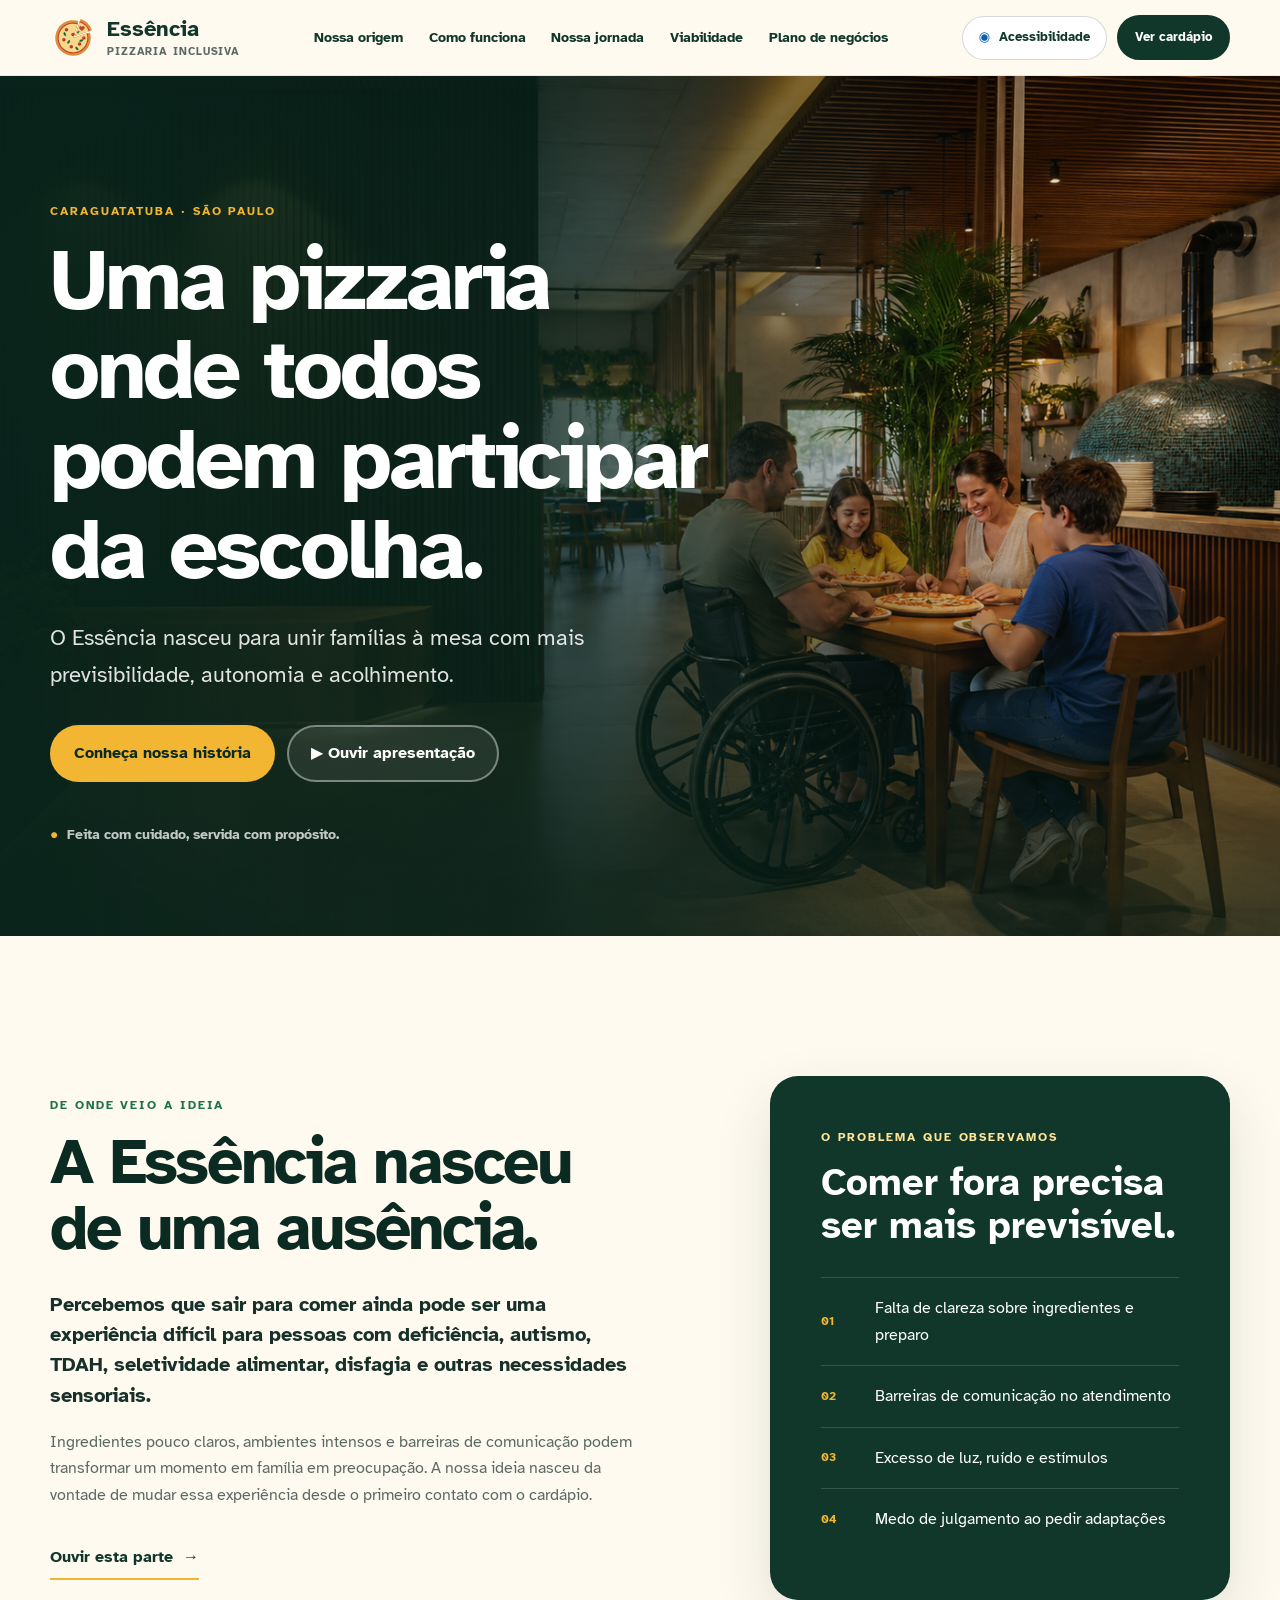
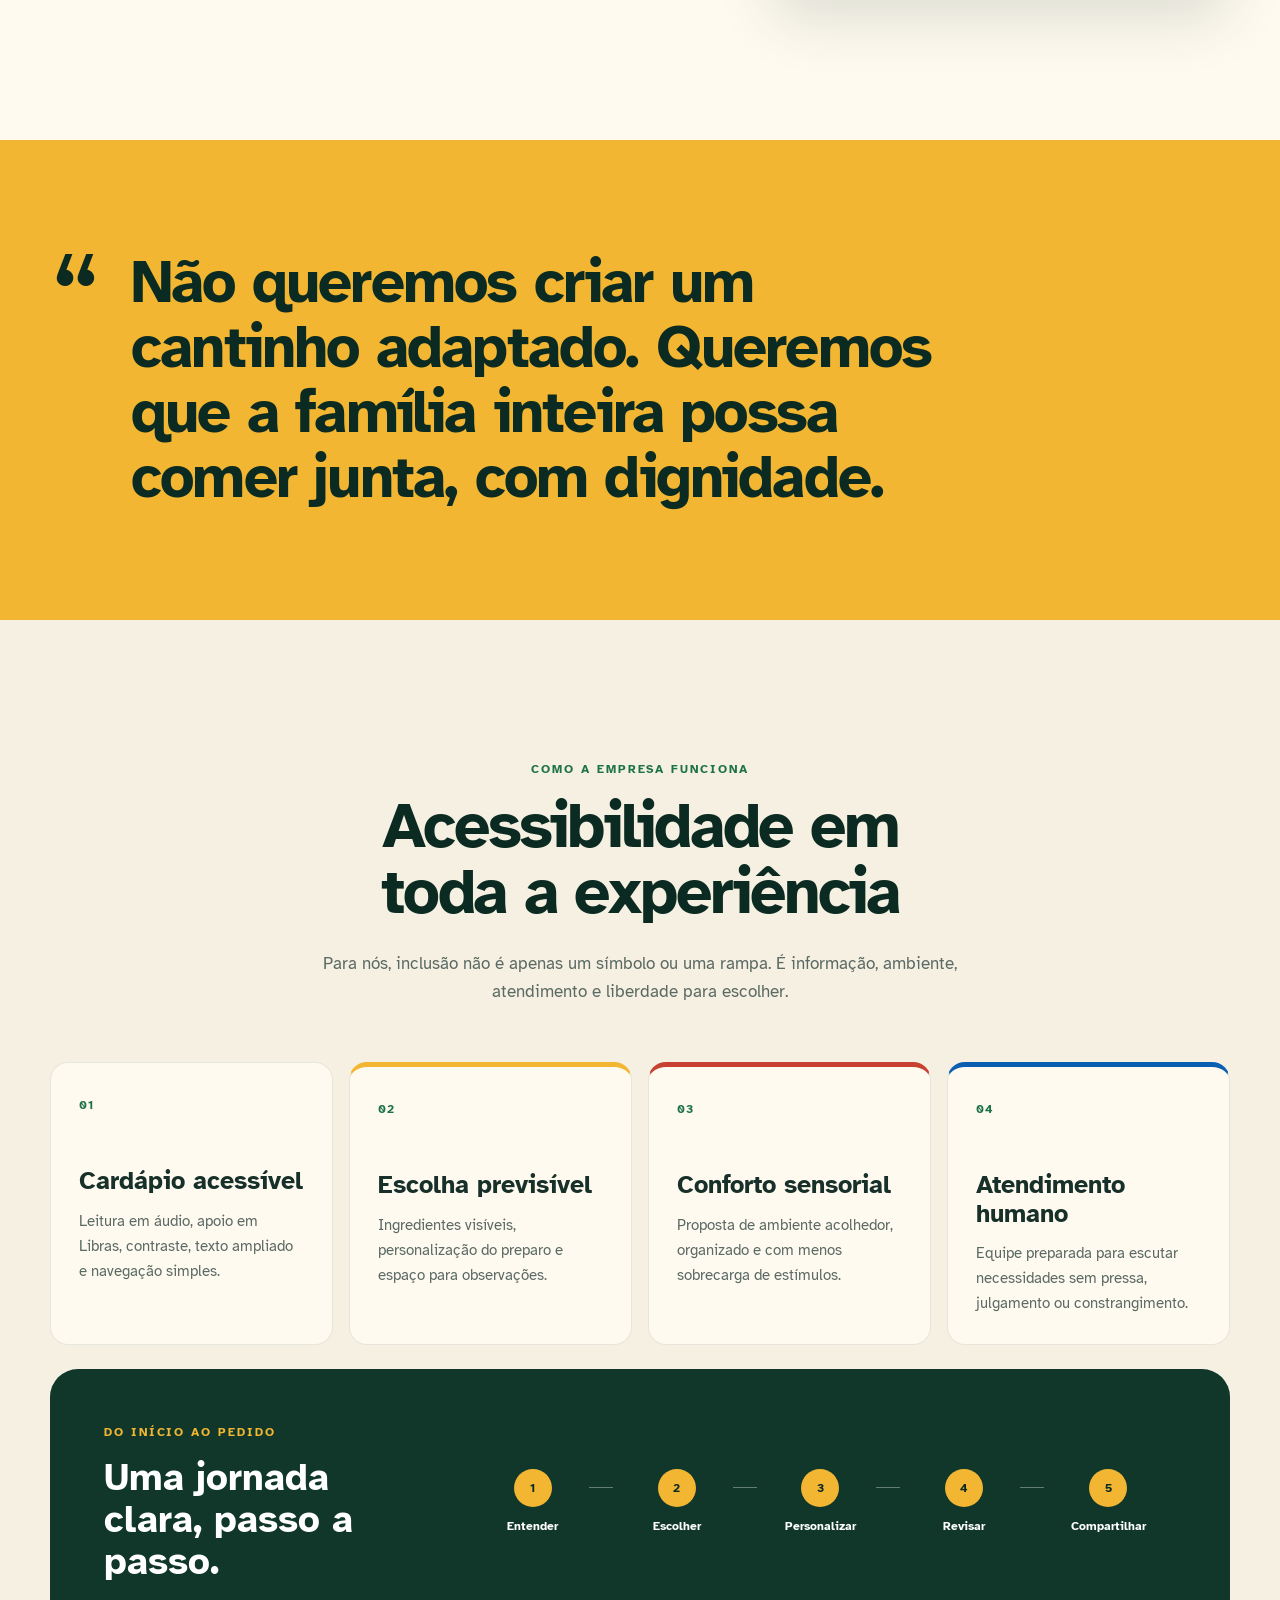
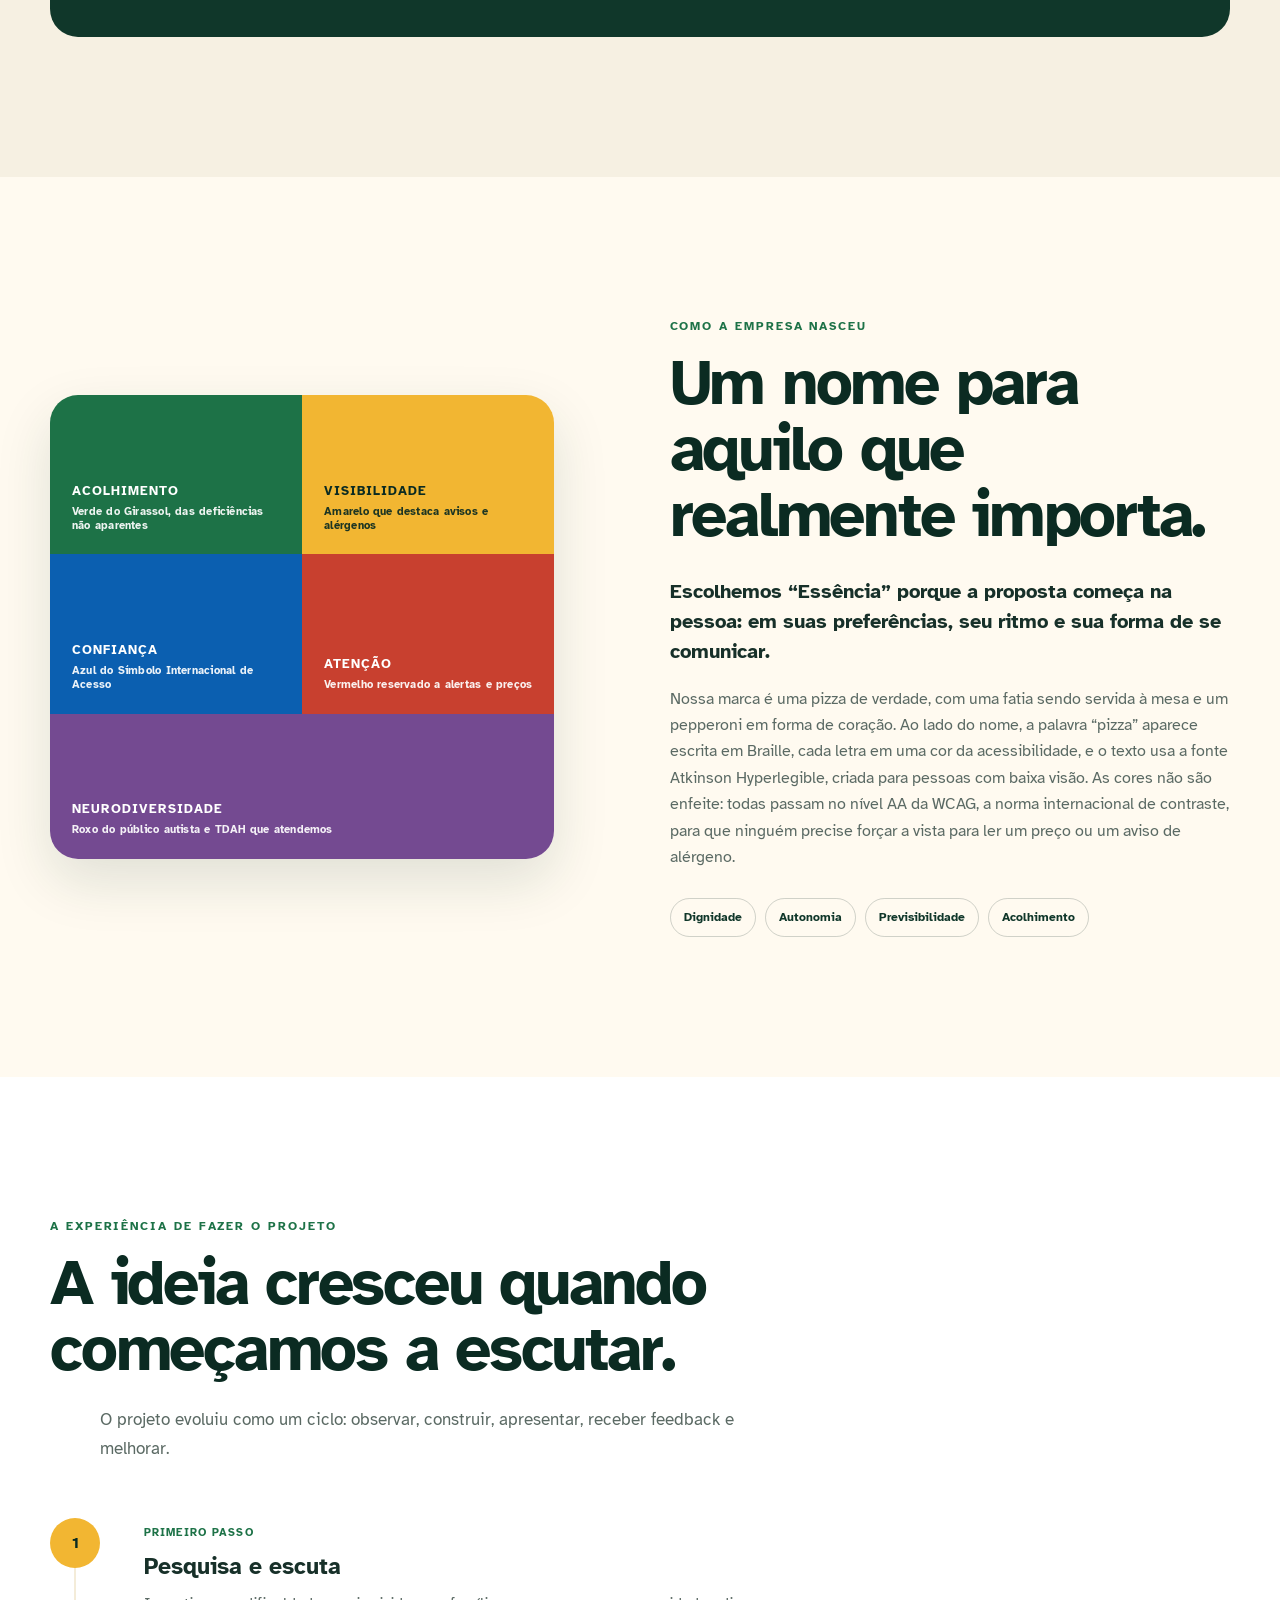
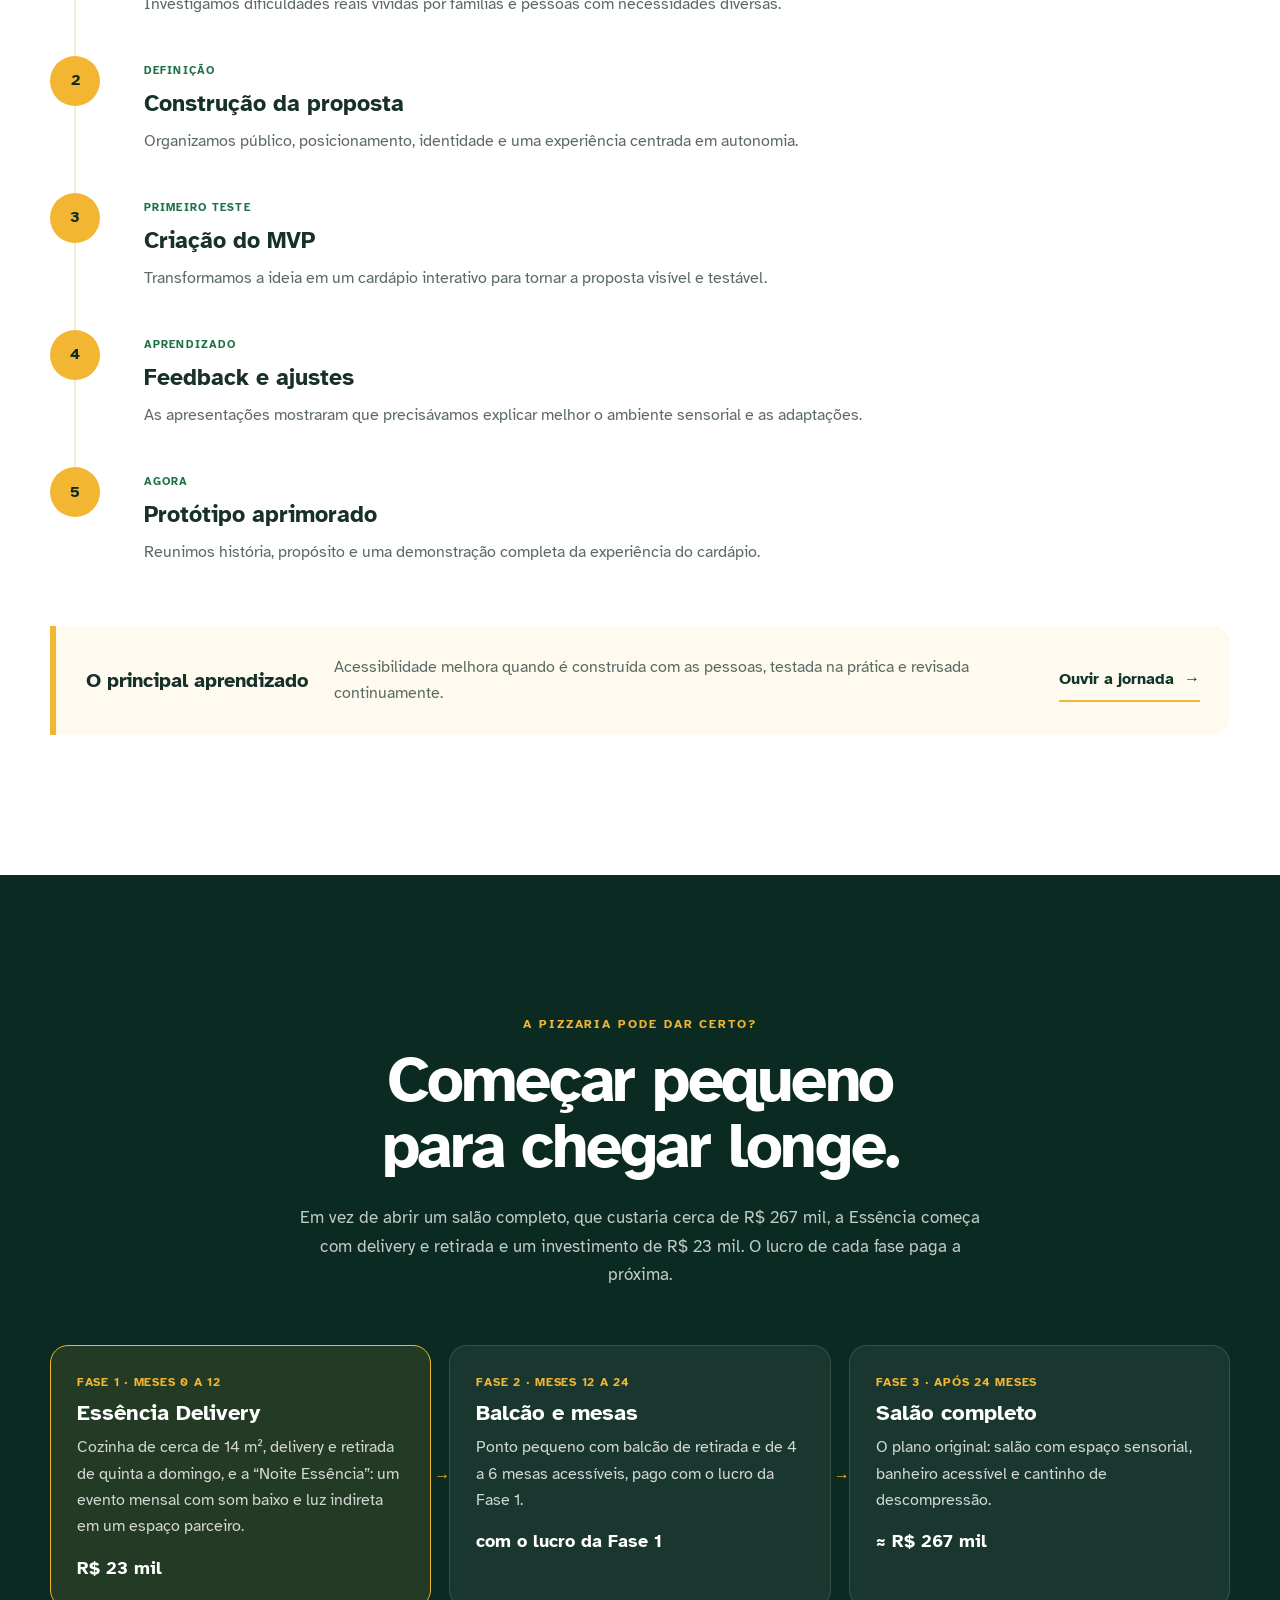
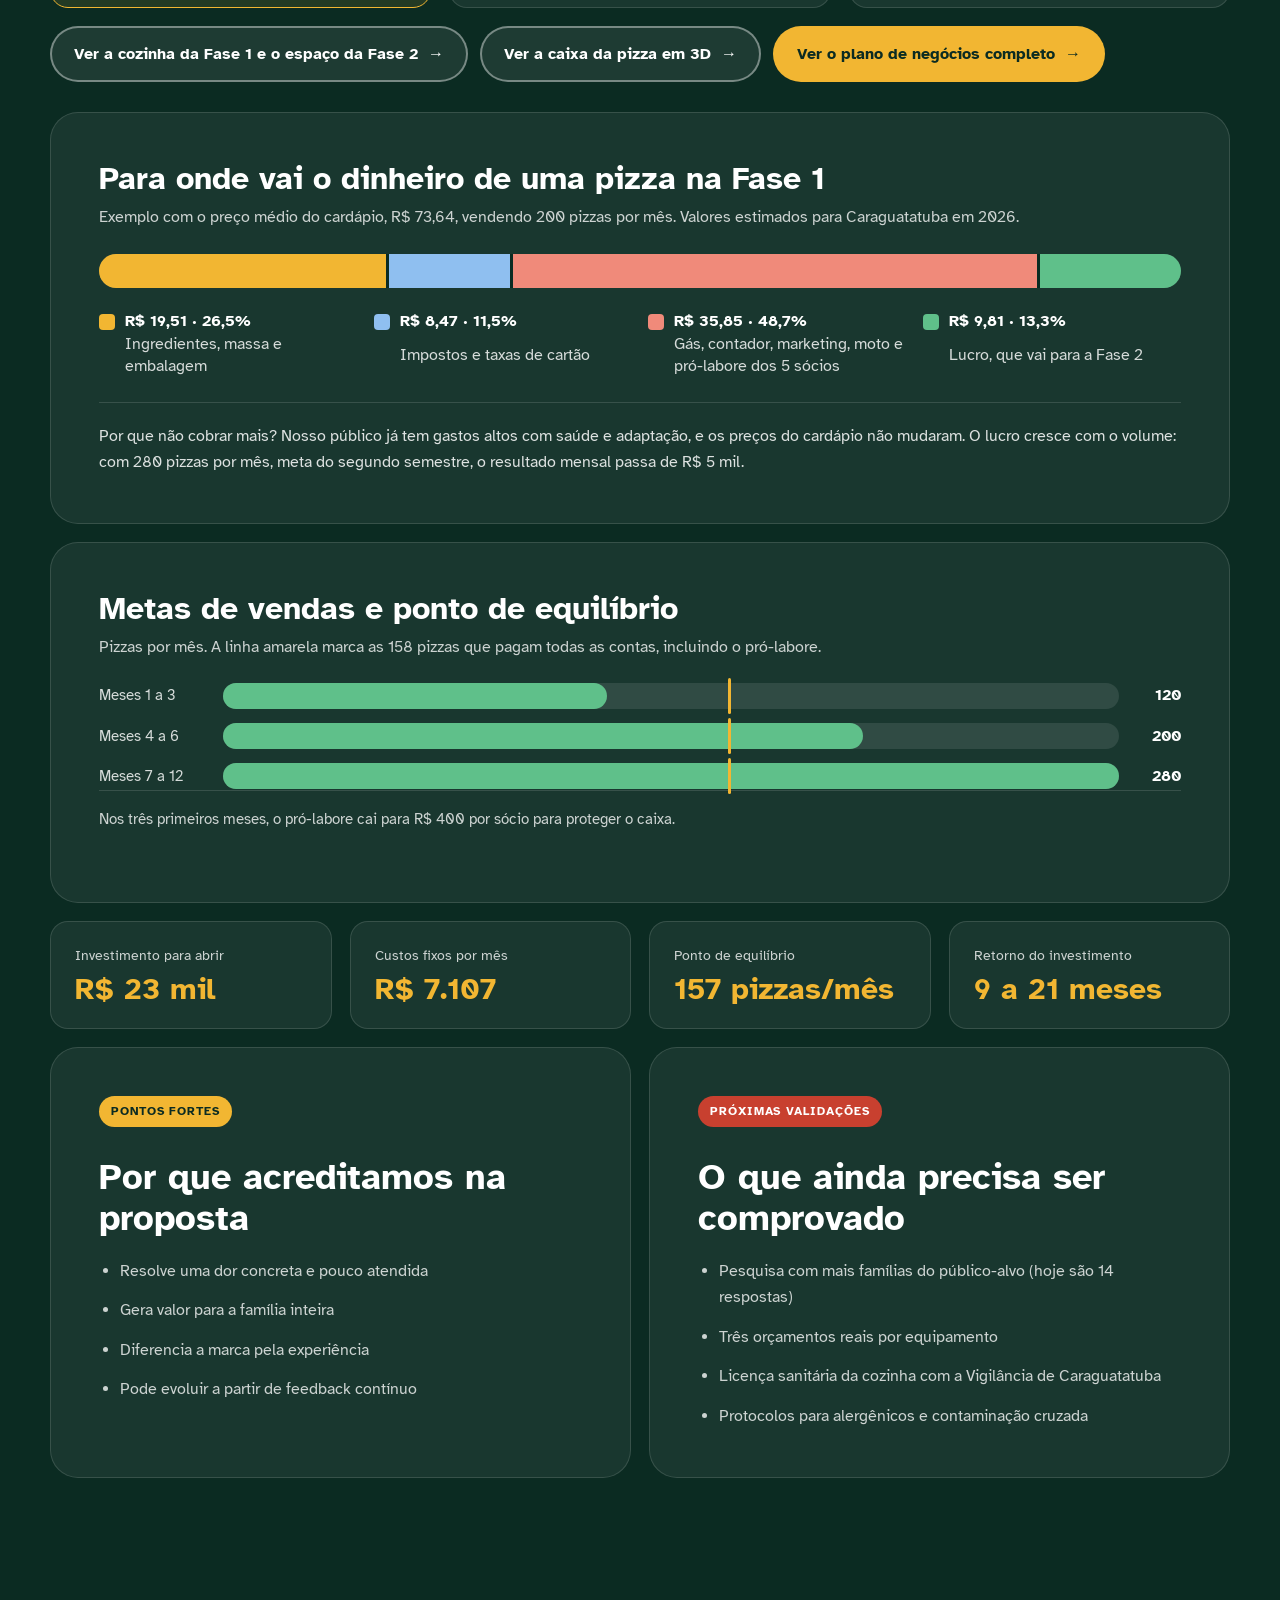
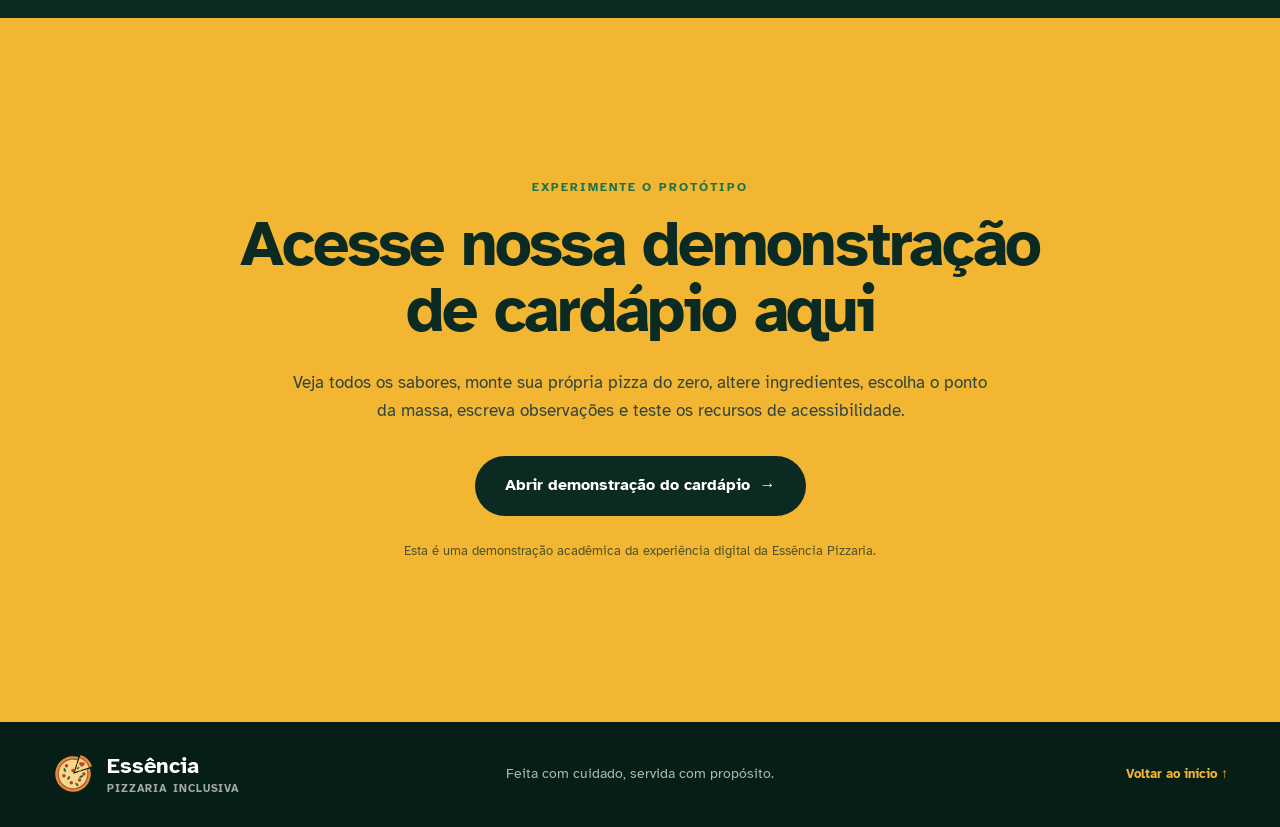
==== index.html @ 2894e874 "Plano de negocios (7 apontamentos), movimento no site e slogan unico Co-Authored-By: Claude Opus 5.5" ====
<!doctype html>
<html lang="pt-BR">
<head>
  <meta charset="utf-8">
  <meta name="viewport" content="width=device-width, initial-scale=1">
  <meta name="description" content="Conheça a origem, o funcionamento e a jornada da Essência Pizzaria, uma experiência pensada para acolher diferentes formas de perceber e escolher.">
  <meta name="theme-color" content="#173f31">
  <title>Essência Pizzaria — Nossa história</title>
  <link rel="icon" href="assets/logo-essencia-marca.svg" type="image/svg+xml">
  <link rel="apple-touch-icon" href="assets/logo-essencia-marca.svg">
  <link rel="preconnect" href="https://fonts.googleapis.com">
  <link rel="preconnect" href="https://fonts.gstatic.com" crossorigin>
  <link rel="stylesheet" href="https://fonts.googleapis.com/css2?family=Atkinson+Hyperlegible:ital,wght@0,400;0,700;1,400;1,700&display=swap">
  <link rel="stylesheet" href="styles.css">
  <link rel="stylesheet" href="movimento.css">
</head>
<body>
  <a class="skip-link" href="#conteudo">Pular para o conteúdo</a>
  <div class="reading-progress" aria-hidden="true"><span id="readingProgress"></span></div>

  <header class="site-header" aria-label="Cabeçalho principal">
    <a class="brand" href="#inicio" aria-label="Essência Pizzaria, voltar ao início">
      <img class="brand-logo" src="assets/logo-essencia-marca.svg" alt="" width="46" height="46">
      <span><strong>Essência</strong><small>Pizzaria inclusiva</small></span>
    </a>

    <nav class="main-nav" aria-label="Navegação principal">
      <a href="#origem">Nossa origem</a>
      <a href="#funciona">Como funciona</a>
      <a href="#jornada">Nossa jornada</a>
      <a href="#viabilidade">Viabilidade</a>
      <a href="plano.html">Plano de negócios</a>
    </nav>

    <div class="header-actions">
      <button class="access-button" id="openAccessibility" type="button" aria-haspopup="dialog">
        <span aria-hidden="true">◉</span> Acessibilidade
      </button>
      <a class="menu-button" href="cardapio/index.html">Ver cardápio</a>
    </div>
  </header>

  <main id="conteudo">
    <section class="hero" id="inicio" aria-labelledby="hero-title">
      <div class="hero-overlay"></div>
      <div class="hero-content container">
        <p class="eyebrow light">Caraguatatuba · São Paulo</p>
        <h1 id="hero-title">Uma pizzaria onde todos podem participar da escolha.</h1>
        <p class="hero-lead">O Essência nasceu para unir famílias à mesa com mais previsibilidade, autonomia e acolhimento.</p>
        <div class="hero-actions">
          <a class="button primary" href="#origem">Conheça nossa história</a>
          <button class="button ghost speech-trigger" type="button" data-speech="intro">▶ Ouvir apresentação</button>
        </div>
        <p class="hero-note"><span aria-hidden="true">●</span> Feita com cuidado, servida com propósito.</p>
      </div>
    </section>

    <section class="section origin" id="origem" aria-labelledby="origin-title">
      <div class="container two-columns">
        <div class="story-copy">
          <p class="eyebrow">De onde veio a ideia</p>
          <h2 id="origin-title">A Essência nasceu de uma ausência.</h2>
          <p class="lead">Percebemos que sair para comer ainda pode ser uma experiência difícil para pessoas com deficiência, autismo, TDAH, seletividade alimentar, disfagia e outras necessidades sensoriais.</p>
          <p>Ingredientes pouco claros, ambientes intensos e barreiras de comunicação podem transformar um momento em família em preocupação. A nossa ideia nasceu da vontade de mudar essa experiência desde o primeiro contato com o cardápio.</p>
          <button class="text-button speech-trigger" type="button" data-speech="origem">Ouvir esta parte <span aria-hidden="true">→</span></button>
        </div>

        <aside class="problem-card" aria-labelledby="problem-title">
          <p class="eyebrow dark">O problema que observamos</p>
          <h3 id="problem-title">Comer fora precisa ser mais previsível.</h3>
          <ul class="check-list">
            <li><span aria-hidden="true">01</span> Falta de clareza sobre ingredientes e preparo</li>
            <li><span aria-hidden="true">02</span> Barreiras de comunicação no atendimento</li>
            <li><span aria-hidden="true">03</span> Excesso de luz, ruído e estímulos</li>
            <li><span aria-hidden="true">04</span> Medo de julgamento ao pedir adaptações</li>
          </ul>
        </aside>
      </div>
    </section>

    <section class="belief" aria-label="Nossa convicção">
      <div class="container belief-inner">
        <span class="quote-mark" aria-hidden="true">“</span>
        <blockquote>Não queremos criar um cantinho adaptado. Queremos que a família inteira possa comer junta, com dignidade.</blockquote>
      </div>
    </section>

    <section class="section how" id="funciona" aria-labelledby="how-title">
      <div class="container">
        <div class="section-heading centered">
          <p class="eyebrow">Como a empresa funciona</p>
          <h2 id="how-title">Acessibilidade em toda a experiência</h2>
          <p>Para nós, inclusão não é apenas um símbolo ou uma rampa. É informação, ambiente, atendimento e liberdade para escolher.</p>
        </div>

        <div class="feature-grid">
          <article class="feature-card">
            <span class="feature-number">01</span>
            <h3>Cardápio acessível</h3>
            <p>Leitura em áudio, apoio em Libras, contraste, texto ampliado e navegação simples.</p>
          </article>
          <article class="feature-card">
            <span class="feature-number">02</span>
            <h3>Escolha previsível</h3>
            <p>Ingredientes visíveis, personalização do preparo e espaço para observações.</p>
          </article>
          <article class="feature-card">
            <span class="feature-number">03</span>
            <h3>Conforto sensorial</h3>
            <p>Proposta de ambiente acolhedor, organizado e com menos sobrecarga de estímulos.</p>
          </article>
          <article class="feature-card">
            <span class="feature-number">04</span>
            <h3>Atendimento humano</h3>
            <p>Equipe preparada para escutar necessidades sem pressa, julgamento ou constrangimento.</p>
          </article>
        </div>

        <div class="experience-flow" aria-labelledby="flow-title">
          <div>
            <p class="eyebrow light">Do início ao pedido</p>
            <h3 id="flow-title">Uma jornada clara, passo a passo.</h3>
          </div>
          <ol>
            <li><span>1</span> Entender</li>
            <li><span>2</span> Escolher</li>
            <li><span>3</span> Personalizar</li>
            <li><span>4</span> Revisar</li>
            <li><span>5</span> Compartilhar</li>
          </ol>
        </div>
      </div>
    </section>

    <section class="section identity" id="nascimento" aria-labelledby="identity-title">
      <div class="container two-columns identity-grid">
        <div class="identity-visual" aria-label="Paleta de acessibilidade da Essência e o que cada cor representa">
          <div class="color-band green">Acolhimento<small>Verde do Girassol, das deficiências não aparentes</small></div>
          <div class="color-band yellow">Visibilidade<small>Amarelo que destaca avisos e alérgenos</small></div>
          <div class="color-band blue">Confiança<small>Azul do Símbolo Internacional de Acesso</small></div>
          <div class="color-band red">Atenção<small>Vermelho reservado a alertas e preços</small></div>
          <div class="color-band purple">Neurodiversidade<small>Roxo do público autista e TDAH que atendemos</small></div>
        </div>
        <div class="story-copy">
          <p class="eyebrow">Como a empresa nasceu</p>
          <h2 id="identity-title">Um nome para aquilo que realmente importa.</h2>
          <p class="lead">Escolhemos “Essência” porque a proposta começa na pessoa: em suas preferências, seu ritmo e sua forma de se comunicar.</p>
          <p>Nossa marca é uma pizza de verdade, com uma fatia sendo servida à mesa e um pepperoni em forma de coração. Ao lado do nome, a palavra “pizza” aparece escrita em Braille, cada letra em uma cor da acessibilidade, e o texto usa a fonte Atkinson Hyperlegible, criada para pessoas com baixa visão. As cores não são enfeite: todas passam no nível AA da WCAG, a norma internacional de contraste, para que ninguém precise forçar a vista para ler um preço ou um aviso de alérgeno.</p>
          <div class="values" aria-label="Valores da Essência Pizzaria">
            <span>Dignidade</span><span>Autonomia</span><span>Previsibilidade</span><span>Acolhimento</span>
          </div>
        </div>
      </div>
    </section>

    <section class="section journey" id="jornada" aria-labelledby="journey-title">
      <div class="container">
        <div class="section-heading">
          <p class="eyebrow">A experiência de fazer o projeto</p>
          <h2 id="journey-title">A ideia cresceu quando começamos a escutar.</h2>
          <p>O projeto evoluiu como um ciclo: observar, construir, apresentar, receber feedback e melhorar.</p>
        </div>

        <ol class="timeline">
          <li>
            <span class="timeline-marker">1</span>
            <div><small>Primeiro passo</small><h3>Pesquisa e escuta</h3><p>Investigamos dificuldades reais vividas por famílias e pessoas com necessidades diversas.</p></div>
          </li>
          <li>
            <span class="timeline-marker">2</span>
            <div><small>Definição</small><h3>Construção da proposta</h3><p>Organizamos público, posicionamento, identidade e uma experiência centrada em autonomia.</p></div>
          </li>
          <li>
            <span class="timeline-marker">3</span>
            <div><small>Primeiro teste</small><h3>Criação do MVP</h3><p>Transformamos a ideia em um cardápio interativo para tornar a proposta visível e testável.</p></div>
          </li>
          <li>
            <span class="timeline-marker">4</span>
            <div><small>Aprendizado</small><h3>Feedback e ajustes</h3><p>As apresentações mostraram que precisávamos explicar melhor o ambiente sensorial e as adaptações.</p></div>
          </li>
          <li>
            <span class="timeline-marker">5</span>
            <div><small>Agora</small><h3>Protótipo aprimorado</h3><p>Reunimos história, propósito e uma demonstração completa da experiência do cardápio.</p></div>
          </li>
        </ol>

        <div class="learning-note">
          <strong>O principal aprendizado</strong>
          <p>Acessibilidade melhora quando é construída com as pessoas, testada na prática e revisada continuamente.</p>
          <button class="text-button speech-trigger" type="button" data-speech="jornada">Ouvir a jornada <span aria-hidden="true">→</span></button>
        </div>
      </div>
    </section>

    <section class="section viability" id="viabilidade" aria-labelledby="viability-title">
      <div class="container">
        <div class="section-heading centered light-heading">
          <p class="eyebrow light">A pizzaria pode dar certo?</p>
          <h2 id="viability-title">Começar pequeno para chegar longe.</h2>
          <p>Em vez de abrir um salão completo, que custaria cerca de R$ 267 mil, a Essência começa com delivery e retirada e um investimento de R$ 23 mil. O lucro de cada fase paga a próxima.</p>
        </div>

        <ol class="phases" aria-label="As três fases da Essência">
          <li class="phase current">
            <p class="phase-tag">Fase 1 · meses 0 a 12</p>
            <h3>Essência Delivery</h3>
            <p>Cozinha de cerca de 14 m², delivery e retirada de quinta a domingo, e a “Noite Essência”: um evento mensal com som baixo e luz indireta em um espaço parceiro.</p>
            <strong class="phase-cost">R$ 23 mil</strong>
          </li>
          <li class="phase">
            <p class="phase-tag">Fase 2 · meses 12 a 24</p>
            <h3>Balcão e mesas</h3>
            <p>Ponto pequeno com balcão de retirada e de 4 a 6 mesas acessíveis, pago com o lucro da Fase 1.</p>
            <strong class="phase-cost">com o lucro da Fase 1</strong>
          </li>
          <li class="phase">
            <p class="phase-tag">Fase 3 · após 24 meses</p>
            <h3>Salão completo</h3>
            <p>O plano original: salão com espaço sensorial, banheiro acessível e cantinho de descompressão.</p>
            <strong class="phase-cost">≈ R$ 267 mil</strong>
          </li>
        </ol>

        <div class="phase-links">
          <a class="button ghost" href="espaco-3d.html">Ver a cozinha da Fase 1 e o espaço da Fase 2 <span aria-hidden="true">→</span></a>
          <a class="button ghost" href="embalagem-3d.html">Ver a caixa da pizza em 3D <span aria-hidden="true">→</span></a>
          <a class="button primary" href="plano.html">Ver o plano de negócios completo <span aria-hidden="true">→</span></a>
        </div>

        <div class="price-breakdown" aria-labelledby="breakdown-title">
          <div class="breakdown-head">
            <h3 id="breakdown-title">Para onde vai o dinheiro de uma pizza na Fase 1</h3>
            <p>Exemplo com o preço médio do cardápio, R$ 73,64, vendendo 200 pizzas por mês. Valores estimados para Caraguatatuba em 2026.</p>
          </div>
          <div class="breakdown-bar animate-bars" aria-hidden="true">
            <span class="seg seg-cmv" style="--w: 26.5%"></span>
            <span class="seg seg-tax" style="--w: 11.5%"></span>
            <span class="seg seg-fixed" style="--w: 48.7%"></span>
            <span class="seg seg-profit" style="--w: 13.3%"></span>
          </div>
          <ul class="breakdown-legend">
            <li><span class="swatch seg-cmv" aria-hidden="true"></span><strong>R$ 19,51 · 26,5%</strong> Ingredientes, massa e embalagem</li>
            <li><span class="swatch seg-tax" aria-hidden="true"></span><strong>R$ 8,47 · 11,5%</strong> Impostos e taxas de cartão</li>
            <li><span class="swatch seg-fixed" aria-hidden="true"></span><strong>R$ 35,85 · 48,7%</strong> Gás, contador, marketing, moto e pró-labore dos 5 sócios</li>
            <li><span class="swatch seg-profit" aria-hidden="true"></span><strong>R$ 9,81 · 13,3%</strong> Lucro, que vai para a Fase 2</li>
          </ul>
          <p class="breakdown-note">Por que não cobrar mais? Nosso público já tem gastos altos com saúde e adaptação, e os preços do cardápio não mudaram. O lucro cresce com o volume: com 280 pizzas por mês, meta do segundo semestre, o resultado mensal passa de R$ 5 mil.</p>
        </div>

        <div class="sales-chart" aria-labelledby="sales-title">
          <h3 id="sales-title">Metas de vendas e ponto de equilíbrio</h3>
          <p>Pizzas por mês. A linha amarela marca as 158 pizzas que pagam todas as contas, incluindo o pró-labore.</p>
          <div class="sales-bars animate-bars" role="img" aria-label="Meses 1 a 3: 120 pizzas por mês. Meses 4 a 6: 200. Meses 7 a 12: 280. Ponto de equilíbrio: 158 pizzas por mês.">
            <div class="sales-row"><span>Meses 1 a 3</span><div class="sales-track"><i style="--w: 42.9%"></i><b class="breakeven" style="left: 56.4%"></b></div><strong>120</strong></div>
            <div class="sales-row"><span>Meses 4 a 6</span><div class="sales-track"><i style="--w: 71.4%"></i><b class="breakeven" style="left: 56.4%"></b></div><strong>200</strong></div>
            <div class="sales-row"><span>Meses 7 a 12</span><div class="sales-track"><i style="--w: 100%"></i><b class="breakeven" style="left: 56.4%"></b></div><strong>280</strong></div>
          </div>
          <p class="sales-note">Nos três primeiros meses, o pró-labore cai para R$ 400 por sócio para proteger o caixa.</p>
        </div>

        <dl class="key-numbers">
          <div><dt>Investimento para abrir</dt><dd>R$ 23 mil</dd></div>
          <div><dt>Custos fixos por mês</dt><dd>R$ 7.170</dd></div>
          <div><dt>Ponto de equilíbrio</dt><dd>158 pizzas/mês</dd></div>
          <div><dt>Retorno do investimento</dt><dd>9 a 21 meses</dd></div>
        </dl>

        <div class="viability-grid">
          <article>
            <p class="status positive">Pontos fortes</p>
            <h3>Por que acreditamos na proposta</h3>
            <ul>
              <li>Resolve uma dor concreta e pouco atendida</li>
              <li>Gera valor para a família inteira</li>
              <li>Diferencia a marca pela experiência</li>
              <li>Pode evoluir a partir de feedback contínuo</li>
            </ul>
          </article>
          <article>
            <p class="status attention">Próximas validações</p>
            <h3>O que ainda precisa ser comprovado</h3>
            <ul>
              <li>Pesquisa com mais famílias do público-alvo (hoje são 14 respostas)</li>
              <li>Três orçamentos reais por equipamento</li>
              <li>Licença sanitária da cozinha com a Vigilância de Caraguatatuba</li>
              <li>Protocolos para alergênicos e contaminação cruzada</li>
            </ul>
          </article>
        </div>
      </div>
    </section>

    <section class="final-cta" id="demonstracao" aria-labelledby="cta-title">
      <div class="container cta-inner">
        <p class="eyebrow">Experimente o protótipo</p>
        <h2 id="cta-title">Acesse nossa demonstração de cardápio aqui</h2>
        <p>Veja todos os sabores, monte sua própria pizza do zero, altere ingredientes, escolha o ponto da massa, escreva observações e teste os recursos de acessibilidade.</p>
        <a class="button primary large" href="cardapio/index.html">Abrir demonstração do cardápio <span aria-hidden="true">→</span></a>
        <small>Esta é uma demonstração acadêmica da experiência digital da Essência Pizzaria.</small>
      </div>
    </section>
  </main>

  <footer>
    <div class="container footer-inner">
      <a class="brand footer-brand" href="#inicio"><img class="brand-logo" src="assets/logo-essencia-marca.svg" alt="" width="46" height="46"><span><strong>Essência</strong><small>Pizzaria inclusiva</small></span></a>
      <p>Feita com cuidado, servida com propósito.</p>
      <a href="#inicio">Voltar ao início ↑</a>
    </div>
  </footer>

  <dialog class="access-dialog" id="accessDialog" aria-labelledby="accessTitle">
    <div class="dialog-header">
      <div><p class="eyebrow">Preferências de leitura</p><h2 id="accessTitle">Como você quer acompanhar?</h2></div>
      <button class="icon-button" id="closeAccessibility" type="button" aria-label="Fechar opções de acessibilidade">×</button>
    </div>
    <p class="dialog-intro">Escolha os recursos que deixam a leitura mais confortável. Suas preferências ficam ativas no cardápio.</p>
    <div class="access-options">
      <button type="button" id="readPage"><span class="option-icon" aria-hidden="true">▶</span><span><strong>Áudio + texto</strong><small>Ouvir o conteúdo principal da página</small></span></button>
      <button type="button" id="openLibras"><span class="option-icon" aria-hidden="true">✋</span><span><strong>Libras + texto</strong><small>Abrir o tradutor no canto da tela</small></span></button>
      <button type="button" id="toggleFont" aria-pressed="false"><span class="option-icon" aria-hidden="true">A+</span><span><strong>Texto maior</strong><small>Aumentar o tamanho das letras</small></span></button>
      <button type="button" id="toggleContrast" aria-pressed="false"><span class="option-icon contrast-icon" aria-hidden="true">◐</span><span><strong>Alto contraste</strong><small>Aumentar a diferença entre as cores</small></span></button>
      <button type="button" id="toggleFocus" aria-pressed="false"><span class="option-icon" aria-hidden="true">◎</span><span><strong>Modo foco</strong><small>Reduzir movimentos e elementos decorativos</small></span></button>
    </div>
    <button class="button stop-audio" id="stopAudio" type="button">Parar áudio</button>
  </dialog>

  <div class="toast" id="toast" role="status" aria-live="polite"></div>

  <div vw class="enabled" aria-label="Tradutor de Libras">
    <div vw-access-button class="active"></div>
    <div vw-plugin-wrapper><div class="vw-plugin-top-wrapper"></div></div>
  </div>
  <script src="https://vlibras.gov.br/app/vlibras-plugin.js"></script>
  <script src="app.js"></script>
  <script src="movimento.js"></script>
</body>
</html>
---- styles.css ----
:root {
  --green-950: #0b2b22;
  --green-900: #10372a;
  --green-800: #174b38;
  --green-700: #1d7247;
  --cream: #fffaf0;
  --cream-deep: #f4ecd9;
  --ink: #173029;
  --muted: #5b6a64;
  --yellow: #f2b632;
  --yellow-soft: #ffe59a;
  --red: #c8402f;
  --blue: #0b5fb0;
  --purple: #744a91;
  --white: #ffffff;
  --shadow: 0 22px 55px rgba(16, 55, 42, 0.13);
  --radius-lg: 28px;
  --radius-md: 18px;
  --container: 1180px;
  --base-size: 16px;
}

* {
  box-sizing: border-box;
}

html {
  scroll-behavior: smooth;
  scroll-padding-top: 88px;
}

body {
  margin: 0;
  color: var(--ink);
  background: var(--cream);
  font-family: "Atkinson Hyperlegible", Verdana, "Segoe UI", sans-serif, system-ui, -apple-system, BlinkMacSystemFont, "Segoe UI", sans-serif;
  font-size: var(--base-size);
  line-height: 1.65;
  -webkit-font-smoothing: antialiased;
}

body.large-text {
  --base-size: 19px;
}

body.focus-mode * {
  animation: none !important;
  transition: none !important;
}

body.focus-mode .hero-overlay {
  background: rgba(11, 43, 34, 0.9);
}

body.focus-mode .identity-visual,
body.focus-mode .quote-mark,
body.focus-mode .reading-progress {
  display: none;
}

a,
button {
  font: inherit;
}

a {
  color: inherit;
}

button {
  color: inherit;
}

:focus-visible {
  outline: 4px solid var(--blue);
  outline-offset: 4px;
}

.skip-link {
  position: fixed;
  z-index: 10000;
  top: 12px;
  left: 12px;
  padding: 12px 18px;
  border-radius: 8px;
  color: var(--white);
  background: var(--green-950);
  transform: translateY(-150%);
}

.skip-link:focus {
  transform: translateY(0);
}

.reading-progress {
  position: fixed;
  z-index: 9999;
  inset: 0 0 auto;
  height: 4px;
  background: transparent;
}

.reading-progress span {
  display: block;
  width: 0;
  height: 100%;
  background: var(--yellow);
}

.container {
  width: min(calc(100% - 48px), var(--container));
  margin-inline: auto;
}

.site-header {
  position: sticky;
  z-index: 1000;
  top: 0;
  display: grid;
  grid-template-columns: auto 1fr auto;
  align-items: center;
  gap: 32px;
  min-height: 76px;
  padding: 10px max(24px, calc((100vw - var(--container)) / 2));
  border-bottom: 1px solid rgba(23, 48, 41, 0.09);
  background: rgba(255, 250, 240, 0.95);
  backdrop-filter: blur(14px);
}

.brand {
  display: inline-flex;
  align-items: center;
  gap: 11px;
  color: var(--green-900);
  text-decoration: none;
}

.brand-logo {
  flex: 0 0 auto;
  width: 46px;
  height: 46px;
}

.brand > span:last-child {
  display: grid;
  line-height: 1.1;
}

.brand strong {
  font-family: "Atkinson Hyperlegible", Verdana, "Segoe UI", sans-serif;
  font-size: 1.35rem;
}

.brand small {
  margin-top: 4px;
  color: var(--muted);
  font-size: 0.7rem;
  font-weight: 700;
  letter-spacing: 0.08em;
  text-transform: uppercase;
}

.main-nav {
  display: flex;
  align-items: center;
  justify-content: center;
  gap: clamp(16px, 2vw, 30px);
}

.main-nav a {
  color: var(--green-900);
  font-size: 0.88rem;
  font-weight: 750;
  text-decoration: none;
}

.main-nav a:hover {
  text-decoration: underline;
  text-decoration-color: var(--yellow);
  text-decoration-thickness: 3px;
  text-underline-offset: 6px;
}

.header-actions {
  display: flex;
  align-items: center;
  gap: 10px;
}

.access-button,
.menu-button {
  min-height: 44px;
  padding: 10px 16px;
  border-radius: 999px;
  font-size: 0.82rem;
  font-weight: 800;
  text-decoration: none;
  cursor: pointer;
}

.access-button {
  border: 1px solid rgba(23, 48, 41, 0.18);
  color: var(--green-900);
  background: var(--white);
}

.access-button span {
  margin-right: 5px;
  color: var(--blue);
}

.menu-button {
  display: inline-flex;
  align-items: center;
  border: 2px solid var(--green-900);
  color: var(--white);
  background: var(--green-900);
}

.access-button:hover,
.menu-button:hover {
  transform: translateY(-1px);
  box-shadow: 0 8px 20px rgba(16, 55, 42, 0.15);
}

.hero {
  position: relative;
  display: grid;
  min-height: min(790px, calc(100vh - 76px));
  align-items: end;
  overflow: hidden;
  color: var(--white);
  background: var(--green-950) url("assets/ambiente-essencia.png") center / cover no-repeat;
}

.hero-overlay {
  position: absolute;
  inset: 0;
  background: linear-gradient(90deg, rgba(8, 35, 27, 0.97) 0%, rgba(8, 35, 27, 0.8) 42%, rgba(8, 35, 27, 0.12) 76%), linear-gradient(0deg, rgba(8, 35, 27, 0.62), transparent 48%);
}

.hero-content {
  position: relative;
  z-index: 1;
  padding-block: clamp(100px, 14vh, 150px) clamp(64px, 10vh, 96px);
}

.hero h1,
.section h2,
.final-cta h2 {
  margin: 0;
  font-family: "Atkinson Hyperlegible", Verdana, "Segoe UI", sans-serif;
  line-height: 1.03;
  letter-spacing: -0.035em;
}

.hero h1 {
  max-width: 820px;
  font-size: clamp(3rem, 6.8vw, 6.1rem);
  text-wrap: balance;
}

.hero-lead {
  max-width: 650px;
  margin: 26px 0 32px;
  color: rgba(255, 255, 255, 0.87);
  font-size: clamp(1.08rem, 1.8vw, 1.38rem);
}

.eyebrow {
  margin: 0 0 14px;
  color: var(--green-700);
  font-size: 0.75rem;
  font-weight: 900;
  letter-spacing: 0.16em;
  text-transform: uppercase;
}

.eyebrow.light {
  color: var(--yellow);
}

.eyebrow.dark {
  color: var(--yellow-soft);
}

.hero-actions {
  display: flex;
  flex-wrap: wrap;
  gap: 12px;
}

.button {
  display: inline-flex;
  min-height: 51px;
  align-items: center;
  justify-content: center;
  gap: 10px;
  padding: 13px 22px;
  border: 2px solid transparent;
  border-radius: 999px;
  font-weight: 850;
  text-decoration: none;
  cursor: pointer;
}

.button.primary {
  color: var(--green-950);
  background: var(--yellow);
}

.button.primary:hover {
  background: #ffd96a;
  transform: translateY(-2px);
}

.button.ghost {
  border-color: rgba(255, 255, 255, 0.4);
  color: var(--white);
  background: rgba(255, 255, 255, 0.08);
}

.button.ghost:hover {
  background: rgba(255, 255, 255, 0.16);
}

.button.large {
  min-height: 60px;
  padding-inline: 28px;
}

.hero-note {
  display: flex;
  align-items: center;
  gap: 9px;
  margin: 42px 0 0;
  color: rgba(255, 255, 255, 0.75);
  font-size: 0.86rem;
  font-weight: 700;
}

.hero-note span {
  color: var(--yellow);
}

.section {
  padding-block: clamp(80px, 11vw, 140px);
}

.two-columns {
  display: grid;
  grid-template-columns: minmax(0, 1.05fr) minmax(340px, 0.8fr);
  gap: clamp(50px, 9vw, 120px);
  align-items: center;
}

.section h2,
.final-cta h2 {
  color: var(--green-950);
  font-size: clamp(2.45rem, 5vw, 4.8rem);
  text-wrap: balance;
}

.story-copy .lead {
  margin: 28px 0 18px;
  color: var(--ink);
  font-size: 1.22rem;
  font-weight: 650;
  line-height: 1.55;
}

.story-copy > p:not(.eyebrow):not(.lead) {
  color: var(--muted);
}

.text-button {
  display: inline-flex;
  gap: 10px;
  margin-top: 12px;
  padding: 8px 0;
  border: 0;
  border-bottom: 2px solid var(--yellow);
  color: var(--green-900);
  background: transparent;
  font-weight: 850;
  cursor: pointer;
}

.problem-card {
  padding: clamp(30px, 4vw, 52px);
  border-radius: var(--radius-lg);
  color: var(--white);
  background: var(--green-900);
  box-shadow: var(--shadow);
}

.problem-card h3 {
  margin: 0 0 30px;
  font-family: "Atkinson Hyperlegible", Verdana, "Segoe UI", sans-serif;
  font-size: clamp(1.8rem, 3vw, 2.7rem);
  line-height: 1.12;
}

.check-list {
  display: grid;
  gap: 0;
  margin: 0;
  padding: 0;
  list-style: none;
}

.check-list li {
  display: grid;
  grid-template-columns: 42px 1fr;
  gap: 12px;
  align-items: center;
  padding: 17px 0;
  border-top: 1px solid rgba(255, 255, 255, 0.15);
}

.check-list li span {
  color: var(--yellow);
  font-size: 0.72rem;
  font-weight: 900;
}

.belief {
  padding-block: clamp(68px, 9vw, 110px);
  color: var(--green-950);
  background: var(--yellow);
}

.belief-inner {
  display: grid;
  grid-template-columns: auto 1fr;
  gap: 30px;
  align-items: start;
}

.quote-mark {
  font-family: "Atkinson Hyperlegible", Verdana, "Segoe UI", sans-serif;
  font-size: clamp(5rem, 10vw, 9rem);
  line-height: 0.75;
}

.belief blockquote {
  max-width: 980px;
  margin: 0;
  font-family: "Atkinson Hyperlegible", Verdana, "Segoe UI", sans-serif;
  font-size: clamp(2rem, 4.7vw, 4.35rem);
  font-weight: 700;
  line-height: 1.08;
  letter-spacing: -0.03em;
  text-wrap: balance;
}

.how {
  background: #f6f0e2;
}

.section-heading {
  max-width: 780px;
  margin-bottom: 55px;
}

.section-heading.centered {
  margin-inline: auto;
  text-align: center;
}

.section-heading > p:last-child {
  max-width: 680px;
  margin: 24px auto 0;
  color: var(--muted);
  font-size: 1.08rem;
}

.feature-grid {
  display: grid;
  grid-template-columns: repeat(4, 1fr);
  gap: 16px;
}

.feature-card {
  min-height: 275px;
  padding: 28px;
  border: 1px solid rgba(23, 48, 41, 0.1);
  border-radius: var(--radius-md);
  background: var(--cream);
}

.feature-card:nth-child(2) {
  border-top: 5px solid var(--yellow);
}

.feature-card:nth-child(3) {
  border-top: 5px solid var(--red);
}

.feature-card:nth-child(4) {
  border-top: 5px solid var(--blue);
}

.feature-number {
  color: var(--green-700);
  font-size: 0.72rem;
  font-weight: 900;
  letter-spacing: 0.12em;
}

.feature-card h3 {
  margin: 50px 0 13px;
  font-family: "Atkinson Hyperlegible", Verdana, "Segoe UI", sans-serif;
  font-size: 1.55rem;
  line-height: 1.15;
}

.feature-card p {
  margin: 0;
  color: var(--muted);
  font-size: 0.94rem;
}

.experience-flow {
  display: grid;
  grid-template-columns: 0.8fr 1.8fr;
  gap: 45px;
  align-items: center;
  margin-top: 24px;
  padding: clamp(30px, 5vw, 54px);
  border-radius: var(--radius-lg);
  color: var(--white);
  background: var(--green-900);
}

.experience-flow h3 {
  margin: 0;
  font-family: "Atkinson Hyperlegible", Verdana, "Segoe UI", sans-serif;
  font-size: clamp(1.8rem, 3vw, 2.6rem);
  line-height: 1.1;
}

.experience-flow ol {
  display: grid;
  grid-template-columns: repeat(5, 1fr);
  gap: 8px;
  margin: 0;
  padding: 0;
  list-style: none;
}

.experience-flow li {
  position: relative;
  display: grid;
  gap: 9px;
  justify-items: center;
  font-size: 0.78rem;
  font-weight: 800;
  text-align: center;
}

.experience-flow li:not(:last-child)::after {
  position: absolute;
  top: 18px;
  right: -12px;
  width: 24px;
  height: 1px;
  background: rgba(255, 255, 255, 0.35);
  content: "";
}

.experience-flow li span {
  display: grid;
  width: 38px;
  height: 38px;
  place-items: center;
  border-radius: 50%;
  color: var(--green-950);
  background: var(--yellow);
}

.identity {
  background: var(--cream);
}

.identity-grid {
  grid-template-columns: minmax(360px, 0.9fr) minmax(0, 1fr);
}

.identity-visual {
  display: grid;
  grid-template-columns: repeat(2, 1fr);
  aspect-ratio: 1 / 0.92;
  overflow: hidden;
  border-radius: var(--radius-lg);
  box-shadow: var(--shadow);
}

.color-band {
  display: flex;
  flex-direction: column;
  align-items: flex-start;
  justify-content: flex-end;
  gap: 2px;
  padding: 22px;
  font-size: 0.8rem;
  font-weight: 900;
  letter-spacing: 0.08em;
  line-height: 1.25;
  text-transform: uppercase;
}

.color-band.green {
  color: var(--white);
  background: var(--green-700);
}

.color-band.yellow {
  color: var(--green-950);
  background: var(--yellow);
}

.color-band.red {
  color: var(--white);
  background: var(--red);
}

.color-band.blue {
  color: var(--white);
  background: var(--blue);
}

.color-band.purple {
  grid-column: 1 / -1;
  color: var(--white);
  background: var(--purple);
}

.color-band small {
  display: block;
  margin-top: 4px;
  font-size: 0.86em;
  font-weight: 700;
  letter-spacing: 0.02em;
  text-transform: none;
  opacity: 0.92;
}

.values {
  display: flex;
  flex-wrap: wrap;
  gap: 9px;
  margin-top: 28px;
}

.values span {
  padding: 8px 13px;
  border: 1px solid rgba(23, 48, 41, 0.2);
  border-radius: 999px;
  color: var(--green-900);
  font-size: 0.78rem;
  font-weight: 850;
}

.journey {
  background: var(--white);
}

.timeline {
  display: grid;
  margin: 0;
  padding: 0;
  list-style: none;
}

.timeline li {
  position: relative;
  display: grid;
  grid-template-columns: 70px 1fr;
  gap: 24px;
  padding-bottom: 38px;
}

.timeline li:not(:last-child)::before {
  position: absolute;
  top: 48px;
  bottom: 0;
  left: 24px;
  width: 2px;
  background: var(--cream-deep);
  content: "";
}

.timeline-marker {
  position: relative;
  z-index: 1;
  display: grid;
  width: 50px;
  height: 50px;
  place-items: center;
  border-radius: 50%;
  color: var(--green-950);
  background: var(--yellow);
  font-weight: 900;
}

.timeline small {
  color: var(--green-700);
  font-size: 0.7rem;
  font-weight: 900;
  letter-spacing: 0.1em;
  text-transform: uppercase;
}

.timeline h3 {
  margin: 3px 0 5px;
  font-family: "Atkinson Hyperlegible", Verdana, "Segoe UI", sans-serif;
  font-size: 1.45rem;
}

.timeline p {
  max-width: 740px;
  margin: 0;
  color: var(--muted);
}

.learning-note {
  display: grid;
  grid-template-columns: auto 1fr auto;
  gap: 26px;
  align-items: center;
  margin-top: 22px;
  padding: 28px 30px;
  border-left: 6px solid var(--yellow);
  border-radius: 0 var(--radius-md) var(--radius-md) 0;
  background: var(--cream);
}

.learning-note strong {
  font-family: "Atkinson Hyperlegible", Verdana, "Segoe UI", sans-serif;
  font-size: 1.25rem;
}

.learning-note p {
  margin: 0;
  color: var(--muted);
}

.learning-note .text-button {
  margin: 0;
  white-space: nowrap;
}

.viability {
  color: var(--white);
  background: var(--green-950);
}

.light-heading h2,
.light-heading > p:last-child {
  color: var(--white);
}

.light-heading > p:last-child {
  opacity: 0.75;
}

.viability-grid {
  display: grid;
  grid-template-columns: repeat(2, 1fr);
  gap: 18px;
}

.viability-grid article {
  padding: clamp(28px, 4.5vw, 48px);
  border: 1px solid rgba(255, 255, 255, 0.13);
  border-radius: var(--radius-lg);
  background: rgba(255, 255, 255, 0.06);
}

.status {
  display: inline-block;
  margin: 0 0 30px;
  padding: 6px 12px;
  border-radius: 999px;
  color: var(--green-950);
  font-size: 0.72rem;
  font-weight: 900;
  letter-spacing: 0.08em;
  text-transform: uppercase;
}

.status.positive {
  background: var(--yellow);
}

.status.attention {
  color: var(--white);
  background: var(--red);
}

.viability-grid h3 {
  margin: 0 0 20px;
  font-family: "Atkinson Hyperlegible", Verdana, "Segoe UI", sans-serif;
  font-size: clamp(1.65rem, 3vw, 2.25rem);
  line-height: 1.12;
}

.viability-grid ul {
  display: grid;
  gap: 13px;
  margin: 0;
  padding-left: 21px;
  color: rgba(255, 255, 255, 0.78);
}

.final-cta {
  padding-block: clamp(90px, 13vw, 160px);
  background: var(--yellow);
}

.cta-inner {
  display: grid;
  justify-items: center;
  max-width: 920px;
  text-align: center;
}

.final-cta h2 {
  max-width: 850px;
}

.final-cta p:not(.eyebrow) {
  max-width: 700px;
  margin: 25px auto 30px;
  color: #31453e;
  font-size: 1.08rem;
}

.final-cta .button.primary {
  color: var(--white);
  background: var(--green-950);
}

.final-cta .button.primary:hover {
  background: var(--green-800);
}

.final-cta small {
  margin-top: 24px;
  color: rgba(11, 43, 34, 0.7);
}

footer {
  padding-block: 28px;
  color: var(--white);
  background: #071e17;
}

.footer-inner {
  display: grid;
  grid-template-columns: 1fr auto 1fr;
  gap: 24px;
  align-items: center;
}

.footer-brand {
  color: var(--white);
}

.footer-brand small {
  color: rgba(255, 255, 255, 0.62);
}

.footer-inner p {
  color: rgba(255, 255, 255, 0.68);
  font-size: 0.85rem;
  text-align: center;
}

.footer-inner > a:last-child {
  display: inline-flex;
  min-height: 44px;
  align-items: center;
  justify-self: end;
  padding: 10px 2px;
  color: var(--yellow);
  font-size: 0.83rem;
  font-weight: 800;
  text-decoration: none;
}

.access-dialog {
  width: min(600px, calc(100% - 28px));
  max-height: calc(100vh - 40px);
  padding: 0;
  overflow: auto;
  border: 0;
  border-radius: 24px;
  color: var(--ink);
  background: var(--cream);
  box-shadow: 0 30px 100px rgba(0, 0, 0, 0.32);
}

.access-dialog::backdrop {
  background: rgba(5, 25, 19, 0.75);
  backdrop-filter: blur(5px);
}

.dialog-header {
  display: flex;
  align-items: start;
  justify-content: space-between;
  gap: 20px;
  padding: 28px 28px 16px;
}

.dialog-header h2 {
  margin: 0;
  font-family: "Atkinson Hyperlegible", Verdana, "Segoe UI", sans-serif;
  font-size: clamp(1.8rem, 4vw, 2.6rem);
  line-height: 1.08;
}

.icon-button {
  display: grid;
  flex: 0 0 auto;
  width: 44px;
  height: 44px;
  place-items: center;
  border: 1px solid rgba(23, 48, 41, 0.2);
  border-radius: 50%;
  background: var(--white);
  font-size: 1.8rem;
  line-height: 1;
  cursor: pointer;
}

.dialog-intro {
  margin: 0;
  padding: 0 28px 20px;
  color: var(--muted);
}

.access-options {
  display: grid;
  grid-template-columns: repeat(2, 1fr);
  gap: 10px;
  padding: 0 28px 22px;
}

.access-options button {
  display: grid;
  grid-template-columns: 48px 1fr;
  gap: 13px;
  align-items: center;
  min-height: 92px;
  padding: 16px;
  border: 1px solid rgba(23, 48, 41, 0.14);
  border-radius: 14px;
  background: var(--white);
  text-align: left;
  cursor: pointer;
}

.access-options button:hover,
.access-options button[aria-pressed="true"] {
  border-color: var(--green-700);
  background: #eef6f1;
}

.access-options button > span:last-child {
  display: grid;
}

.access-options strong {
  color: var(--green-900);
  line-height: 1.25;
}

.access-options small {
  margin-top: 3px;
  color: var(--muted);
  line-height: 1.35;
}

.option-icon {
  display: grid;
  width: 46px;
  height: 46px;
  place-items: center;
  border-radius: 12px;
  color: var(--green-950);
  background: var(--yellow-soft);
  font-size: 0.92rem;
  font-weight: 900;
}

.contrast-icon {
  font-size: 1.5rem;
}

.stop-audio {
  width: calc(100% - 56px);
  margin: 0 28px 28px;
  border-color: rgba(23, 48, 41, 0.2);
  color: var(--green-900);
  background: transparent;
}

.toast {
  position: fixed;
  z-index: 10001;
  right: 24px;
  bottom: 24px;
  max-width: min(420px, calc(100% - 48px));
  padding: 13px 18px;
  border-radius: 12px;
  color: var(--white);
  background: var(--green-950);
  box-shadow: var(--shadow);
  opacity: 0;
  pointer-events: none;
  transform: translateY(12px);
  transition: 180ms ease;
}

.toast.visible {
  opacity: 1;
  transform: translateY(0);
}

body.high-contrast {
  --cream: #000000;
  --cream-deep: #262626;
  --ink: #ffffff;
  --muted: #ffffff;
  --green-950: #000000;
  --green-900: #000000;
  --green-800: #111111;
  --green-700: #ffe100;
  --yellow: #ffe100;
  --yellow-soft: #ffe100;
  --blue: #00d9ff;
  color: #ffffff;
  background: #000000;
}

body.high-contrast .site-header,
body.high-contrast .how,
body.high-contrast .identity,
body.high-contrast .journey,
body.high-contrast .feature-card,
body.high-contrast .access-dialog,
body.high-contrast .access-options button {
  color: #ffffff;
  background: #000000;
}

body.high-contrast .site-header,
body.high-contrast .feature-card,
body.high-contrast .access-options button,
body.high-contrast .viability-grid article {
  border-color: #ffffff;
}

body.high-contrast .brand,
body.high-contrast .main-nav a,
body.high-contrast .access-button,
body.high-contrast .story-copy .lead,
body.high-contrast .story-copy > p,
body.high-contrast .section-heading > p:last-child,
body.high-contrast .feature-card p,
body.high-contrast .timeline p,
body.high-contrast .learning-note p,
body.high-contrast .access-options strong,
body.high-contrast .access-options small,
body.high-contrast .dialog-intro {
  color: #ffffff;
}

body.high-contrast .section h2,
body.high-contrast .final-cta h2,
body.high-contrast .dialog-header h2 {
  color: #ffffff;
}

body.high-contrast .belief,
body.high-contrast .final-cta {
  color: #000000;
  background: #ffe100;
}

body.high-contrast .final-cta h2,
body.high-contrast .final-cta p,
body.high-contrast .final-cta small,
body.high-contrast .belief blockquote {
  color: #000000;
}

body.high-contrast .learning-note {
  background: #151515;
}

@media (max-width: 1060px) {
  .site-header {
    grid-template-columns: 1fr auto;
  }

  .main-nav {
    display: none;
  }

  .feature-grid {
    grid-template-columns: repeat(2, 1fr);
  }

  .experience-flow {
    grid-template-columns: 1fr;
  }
}

@media (max-width: 780px) {
  .container {
    width: min(calc(100% - 32px), var(--container));
  }

  .site-header {
    gap: 12px;
    padding-inline: 16px;
  }

  .brand small,
  .access-button span + * {
    display: none;
  }

  .access-button {
    width: 44px;
    padding: 0;
    font-size: 0;
  }

  .access-button span {
    margin: 0;
    font-size: 1.1rem;
  }

  .menu-button {
    padding-inline: 13px;
  }

  .hero {
    min-height: 720px;
    background-position: 62% center;
  }

  .hero-overlay {
    background: linear-gradient(90deg, rgba(8, 35, 27, 0.97) 0%, rgba(8, 35, 27, 0.77) 72%, rgba(8, 35, 27, 0.45) 100%);
  }

  .hero h1 {
    font-size: clamp(3rem, 14vw, 4.6rem);
  }

  .two-columns,
  .identity-grid,
  .viability-grid {
    grid-template-columns: 1fr;
  }

  .identity-visual {
    max-width: 560px;
  }

  .belief-inner {
    grid-template-columns: 1fr;
  }

  .belief blockquote {
    font-size: clamp(2.1rem, 9vw, 3.5rem);
  }

  .experience-flow ol {
    grid-template-columns: repeat(3, 1fr);
    gap: 18px 8px;
  }

  .experience-flow li:not(:last-child)::after {
    display: none;
  }

  .learning-note {
    grid-template-columns: 1fr;
  }

  .learning-note .text-button {
    justify-self: start;
  }

  .footer-inner {
    grid-template-columns: 1fr;
    justify-items: start;
  }

  .footer-inner p {
    text-align: left;
  }

  .footer-inner > a:last-child {
    justify-self: start;
  }
}

@media (max-width: 560px) {
  .header-actions {
    gap: 6px;
  }

  .menu-button {
    font-size: 0.75rem;
  }

  .hero-actions,
  .hero-actions .button {
    width: 100%;
  }

  .feature-grid {
    grid-template-columns: 1fr;
  }

  .feature-card {
    min-height: auto;
  }

  .feature-card h3 {
    margin-top: 28px;
  }

  .experience-flow ol {
    grid-template-columns: repeat(2, 1fr);
  }

  .identity-visual {
    grid-template-columns: 1fr;
    grid-template-rows: repeat(4, 100px);
    aspect-ratio: auto;
  }

  .timeline li {
    grid-template-columns: 54px 1fr;
    gap: 12px;
  }

  .access-options {
    grid-template-columns: 1fr;
  }

  .dialog-header,
  .dialog-intro,
  .access-options {
    padding-inline: 20px;
  }

  .stop-audio {
    width: calc(100% - 40px);
    margin-inline: 20px;
  }
}

@media (prefers-reduced-motion: reduce) {
  html {
    scroll-behavior: auto;
  }

  *,
  *::before,
  *::after {
    animation-duration: 0.01ms !important;
    animation-iteration-count: 1 !important;
    scroll-behavior: auto !important;
    transition-duration: 0.01ms !important;
  }
}


/* ===== Análise financeira na seção de viabilidade (outubro de 2026) ===== */
.footer-signature { display: block; opacity: 0.8; font-size: 0.9em; }
.price-breakdown {
  margin-bottom: 18px;
  padding: clamp(28px, 4.5vw, 48px);
  border: 1px solid rgba(255, 255, 255, 0.13);
  border-radius: var(--radius-lg);
  background: rgba(255, 255, 255, 0.06);
}
.breakdown-head h3 { margin: 0 0 6px; font-size: clamp(1.5rem, 2.6vw, 2rem); line-height: 1.15; }
.breakdown-head p { margin: 0 0 24px; color: rgba(255, 255, 255, 0.78); }
.breakdown-bar { display: flex; height: 34px; overflow: hidden; border-radius: 999px; background: rgba(255, 255, 255, 0.1); }
.breakdown-bar .seg { display: block; height: 100%; }
.breakdown-bar .seg + .seg { border-left: 3px solid var(--green-950); }
.seg-cmv { background: #f2b632; }
.seg-tax { background: #8fbff0; }
.seg-fixed { background: #f08a7a; }
.seg-profit { background: #5fc08a; }
.breakdown-legend { display: grid; grid-template-columns: repeat(4, minmax(0, 1fr)); gap: 16px; margin: 22px 0 0; padding: 0; list-style: none; }
.breakdown-legend li { display: grid; grid-template-columns: 16px 1fr; column-gap: 10px; align-items: start; color: rgba(255, 255, 255, 0.82); line-height: 1.4; }
.breakdown-legend strong { display: block; color: var(--white); }
.breakdown-legend .swatch { grid-row: span 2; width: 16px; height: 16px; margin-top: 4px; border-radius: 4px; }
.breakdown-note { margin: 24px 0 0; padding-top: 20px; border-top: 1px solid rgba(255, 255, 255, 0.13); color: rgba(255, 255, 255, 0.85); }
.key-numbers { display: grid; grid-template-columns: repeat(4, minmax(0, 1fr)); gap: 18px; margin: 0 0 18px; }
.key-numbers > div { padding: 22px 24px; border: 1px solid rgba(255, 255, 255, 0.13); border-radius: var(--radius-md); background: rgba(255, 255, 255, 0.06); }
.key-numbers dt { color: rgba(255, 255, 255, 0.78); font-size: 0.9rem; }
.key-numbers dd { margin: 4px 0 0; color: var(--yellow); font-size: clamp(1.4rem, 2.4vw, 1.9rem); font-weight: 700; line-height: 1.15; }
body.high-contrast .price-breakdown,
body.high-contrast .key-numbers > div { border-color: #ffffff; background: #000000; }
body.high-contrast .breakdown-legend li,
body.high-contrast .breakdown-head p,
body.high-contrast .breakdown-note,
body.high-contrast .key-numbers dt { color: #ffffff; }
@media (max-width: 900px) {
  .breakdown-legend, .key-numbers { grid-template-columns: repeat(2, minmax(0, 1fr)); }
}
@media (max-width: 520px) {
  .breakdown-legend, .key-numbers { grid-template-columns: 1fr; }
}


/* ===== Fases da Essência e gráficos animados (Fase 1, outubro de 2026) ===== */
.phases { display: grid; grid-template-columns: repeat(3, minmax(0, 1fr)); gap: 18px; margin: 0 0 18px; padding: 0; list-style: none; counter-reset: phase; }
.phase { position: relative; padding: 26px 26px 24px; border: 1px solid rgba(255, 255, 255, 0.13); border-radius: var(--radius-md); background: rgba(255, 255, 255, 0.06); }
.phase.current { border-color: var(--yellow); background: rgba(242, 182, 50, 0.1); }
.phase + .phase::before { content: "→"; position: absolute; top: 50%; left: -16px; color: var(--yellow); font-weight: 700; transform: translateY(-50%); }
.phase-tag { margin: 0 0 8px; color: var(--yellow); font-size: 0.78rem; font-weight: 700; letter-spacing: 0.06em; text-transform: uppercase; }
.phase h3 { margin: 0 0 8px; font-size: 1.35rem; line-height: 1.2; }
.phase p:not(.phase-tag) { margin: 0 0 14px; color: rgba(255, 255, 255, 0.8); }
.phase-cost { color: var(--white); font-size: 1.1rem; }
.phase-links { display: flex; flex-wrap: wrap; gap: 12px; margin: 0 0 30px; }
.viability .button.ghost { color: var(--white); border-color: rgba(255, 255, 255, 0.4); }

.animate-bars .seg, .sales-track i { width: var(--w); transition: width 1.1s cubic-bezier(.2, .7, .2, 1); }
.js-anim .animate-bars:not(.in-view) .seg, .js-anim .animate-bars:not(.in-view) .sales-track i { width: 0; }

.sales-chart { margin-bottom: 18px; padding: clamp(28px, 4.5vw, 48px); border: 1px solid rgba(255, 255, 255, 0.13); border-radius: var(--radius-lg); background: rgba(255, 255, 255, 0.06); }
.sales-chart h3 { margin: 0 0 6px; font-size: clamp(1.5rem, 2.6vw, 2rem); line-height: 1.15; }
.sales-chart > p { margin: 0 0 22px; color: rgba(255, 255, 255, 0.78); }
.sales-bars { display: grid; gap: 14px; }
.sales-row { display: grid; grid-template-columns: 110px 1fr 48px; gap: 14px; align-items: center; }
.sales-row span { color: rgba(255, 255, 255, 0.82); font-size: 0.95rem; }
.sales-row strong { color: var(--white); text-align: right; }
.sales-track { position: relative; height: 26px; border-radius: 999px; background: rgba(255, 255, 255, 0.1); }
.sales-track i { display: block; height: 100%; border-radius: 999px; background: #5fc08a; }
.sales-track .breakeven { position: absolute; top: -5px; bottom: -5px; width: 3px; border-radius: 2px; background: var(--yellow); }
.sales-note { margin: 20px 0 0; padding-top: 16px; border-top: 1px solid rgba(255, 255, 255, 0.13); color: rgba(255, 255, 255, 0.78); font-size: 0.95rem; }

body.high-contrast .phase, body.high-contrast .sales-chart { border-color: #ffffff; background: #000000; }
body.high-contrast .phase p, body.high-contrast .sales-row span, body.high-contrast .sales-chart > p, body.high-contrast .sales-note { color: #ffffff; }

@media (max-width: 900px) {
  .phases { grid-template-columns: 1fr; }
  .phase + .phase::before { content: "↓"; top: -17px; left: 50%; transform: translateX(-50%); }
}
@media (max-width: 520px) {
  .sales-row { grid-template-columns: 1fr 44px; }
  .sales-row span { grid-column: 1 / -1; }
}
@media (prefers-reduced-motion: reduce) {
  .animate-bars .seg, .sales-track i { transition: none; }
}
---- movimento.css ----
/* Movimento do site (usado com movimento.js) */
:root {
  --ease-out: cubic-bezier(0.23, 1, 0.32, 1);
  --ease-in-out: cubic-bezier(0.77, 0, 0.175, 1);
}

/* Entradas ao rolar: só escondem quando o script está ativo */
.mv .rv { opacity: 0; transform: translateY(18px); transition: opacity 600ms var(--ease-out) var(--d, 0ms), transform 700ms var(--ease-out) var(--d, 0ms); }
.mv .rv.is-in { opacity: 1; transform: none; }

/* Barras horizontais do plano crescem da esquerda */
.plano-page .hbars i { position: relative; overflow: hidden; background: #e8e2d2 !important; }
.plano-page .hbars i::before { content: ""; position: absolute; inset: 0 auto 0 0; width: calc(var(--v) * 1%); border-radius: 4px; background: var(--bar, var(--c1)); transform-origin: left center; transition: transform 1000ms var(--ease-out); }
.plano-page .hbars.cap i::before { --bar: var(--c3); }
.plano-page .hbars.cap li:first-child i::before { --bar: var(--c2); }
.plano-page .hbars.cap li.max i::before { background: repeating-linear-gradient(135deg, #9aa8a2 0 4px, #c9d1cd 4px 8px); }
.plano-page .hbars li:nth-child(2) i::before { transition-delay: 70ms; }
.plano-page .hbars li:nth-child(3) i::before { transition-delay: 140ms; }
.plano-page .hbars li:nth-child(4) i::before { transition-delay: 210ms; }
.plano-page .hbars li:nth-child(5) i::before { transition-delay: 280ms; }
.plano-page .hbars li:nth-child(6) i::before { transition-delay: 350ms; }
.plano-page .hbars li:nth-child(7) i::before { transition-delay: 420ms; }
.plano-page .hbars li:nth-child(8) i::before { transition-delay: 490ms; }
.plano-page .hbars li:nth-child(9) i::before { transition-delay: 560ms; }
.mv .hbars:not(.is-in) i::before { transform: scaleX(0); }

/* Barra empilhada do preço */
.stackbar span { transform-origin: left center; transition: transform 700ms var(--ease-out), opacity 500ms ease; }
.stackbar span:nth-child(2) { transition-delay: 120ms; }
.stackbar span:nth-child(3) { transition-delay: 240ms; }
.stackbar span:nth-child(4) { transition-delay: 360ms; }
.mv .stackbar:not(.is-in) span { transform: scaleX(0.2); opacity: 0; }

/* Cronograma */
.g-row i { transform-origin: left center; transition: transform 900ms var(--ease-out); }
.g-row em { transition: transform 400ms var(--ease-out), opacity 300ms ease; }
.g-row:nth-child(3) i { transition-delay: 80ms; }
.g-row:nth-child(4) i { transition-delay: 160ms; }
.g-row:nth-child(5) i { transition-delay: 240ms; }
.g-row:nth-child(6) i { transition-delay: 320ms; }
.g-row:nth-child(7) i { transition-delay: 400ms; }
.g-row em:nth-of-type(n) { transition-delay: calc(500ms + var(--c) * 60ms); }
.mv .gantt:not(.is-in) .g-row i { transform: scaleX(0); }
.mv .gantt:not(.is-in) .g-row em { transform: scale(0.4); opacity: 0; }

/* Fluxo: os passos acendem um depois do outro */
.flow li { transition: background-color 300ms ease, border-color 300ms ease, box-shadow 300ms ease, opacity 600ms var(--ease-out) var(--d, 0ms), transform 700ms var(--ease-out) var(--d, 0ms); }
.flow li b { transition: transform 300ms var(--ease-out), background-color 300ms ease; }
.flow li.lit { border-color: var(--green-700); background: #e3f1e8; box-shadow: 0 6px 18px rgba(29, 114, 71, 0.14); }
.flow li.lit b { transform: scale(1.12); background: var(--green-800); }
.flow li.lit:last-child { border-color: var(--yellow); background: #fff4d6; }

/* Cartões reagem ao passar o mouse (só em telas com mouse) */
@media (hover: hover) and (pointer: fine) {
  .plano-page .card, .feature-card, .phase, .key-numbers > div, .checklist a {
    transition: transform 220ms var(--ease-out), box-shadow 220ms ease;
  }
  .mv .plano-page .card.rv.is-in, .mv .feature-card.rv.is-in, .mv .phase.rv.is-in, .mv .key-numbers > div.rv.is-in {
    transition: opacity 600ms var(--ease-out) var(--d, 0ms), transform 220ms var(--ease-out), box-shadow 220ms ease;
  }
  .plano-page .card:hover, .feature-card:hover, .phase:hover, .checklist a:hover {
    transform: translateY(-4px);
    box-shadow: 0 28px 60px rgba(16, 55, 42, 0.18);
  }
  .checklist a:hover b { transform: rotate(-8deg) scale(1.08); }
  .checklist b { transition: transform 220ms var(--ease-out); }
  .supplier li { transition: transform 220ms var(--ease-out); }
  .supplier li:hover { transform: translateX(4px); }
  .flow li:hover { transform: translateY(-3px); }
}
.button, .menu-button, .checklist a, .seg-btn { -webkit-tap-highlight-color: transparent; }
.button:active, .menu-button:active, .checklist a:active, .seg-btn:active { transform: scale(0.97); }

/* Pizza girando devagar no topo do plano (decoração) */
.plano-page .sub-hero { position: relative; overflow: hidden; }
.plano-page .sub-hero::after {
  content: ""; position: absolute; z-index: 0; right: -90px; top: 50%; width: clamp(240px, 34vw, 440px); aspect-ratio: 1;
  background: url("assets/logo-essencia-marca.svg") center / contain no-repeat; opacity: 0.13;
  transform: translateY(-50%); animation: girar 60s linear infinite; pointer-events: none;
}
.plano-page .sub-hero .container { position: relative; z-index: 1; }
@keyframes girar { to { transform: translateY(-50%) rotate(360deg); } }

/* Menu dos 7 apontamentos que acompanha a rolagem */
.plano-spy { position: sticky; z-index: 900; top: 76px; margin-bottom: -1px; background: rgba(255, 250, 240, 0.94); border-bottom: 1px solid rgba(16, 55, 42, 0.1); backdrop-filter: blur(8px); transform: translateY(-8px); opacity: 0; pointer-events: none; transition: opacity 220ms ease, transform 260ms var(--ease-out); }
.plano-spy.show { opacity: 1; transform: none; pointer-events: auto; }
.plano-spy ol { display: flex; gap: 6px; max-width: var(--container); margin: 0 auto; padding: 8px 20px; overflow-x: auto; list-style: none; scrollbar-width: none; }
.plano-spy ol::-webkit-scrollbar { display: none; }
.plano-spy a { display: inline-flex; align-items: center; gap: 8px; min-height: 40px; padding: 6px 14px; border-radius: 999px; color: var(--green-900); font-size: 0.9rem; font-weight: 700; text-decoration: none; white-space: nowrap; transition: background-color 200ms ease, color 200ms ease; }
.plano-spy a b { display: grid; place-items: center; width: 24px; height: 24px; border-radius: 50%; color: var(--white); background: var(--green-700); font-size: 0.78rem; transition: transform 200ms var(--ease-out); }
.plano-spy a:hover { background: rgba(16, 55, 42, 0.07); }
.plano-spy a[aria-current="true"] { color: var(--white); background: var(--green-800); }
.plano-spy a[aria-current="true"] b { color: var(--green-950); background: var(--yellow); transform: scale(1.08); }
.plano-spy a:focus-visible { outline: 3px solid var(--blue); outline-offset: 2px; }
.spy-progress { height: 3px; background: rgba(16, 55, 42, 0.08); }
.spy-progress i { display: block; height: 100%; background: linear-gradient(90deg, var(--green-700), var(--yellow), var(--blue), var(--red)); transform: scaleX(0); transform-origin: left center; }

/* Acessibilidade: modo foco e menos movimento */
body.focus-mode .rv, body.focus-mode .stackbar span, body.focus-mode .g-row i, body.focus-mode .g-row em, body.focus-mode .hbars i::before { opacity: 1 !important; transform: none !important; }
body.focus-mode.plano-page .sub-hero::after { display: none; }
body.high-contrast .plano-spy { background: #000000; border-color: #ffffff; }
body.high-contrast .plano-spy a { color: #ffffff; }
body.high-contrast .plano-spy a[aria-current="true"] { color: #000000; background: #ffe600; }
@media (prefers-reduced-motion: reduce) {
  .mv .rv, .mv .stackbar span, .mv .g-row i, .mv .g-row em, .mv .hbars i::before { opacity: 1 !important; transform: none !important; transition: opacity 200ms ease !important; }
  .plano-page .sub-hero::after { animation: none; }
  .flow li.lit b { transform: none; }
}
@media (max-width: 560px) { .plano-spy a span { display: none; } .plano-spy a { padding: 6px 8px; } }
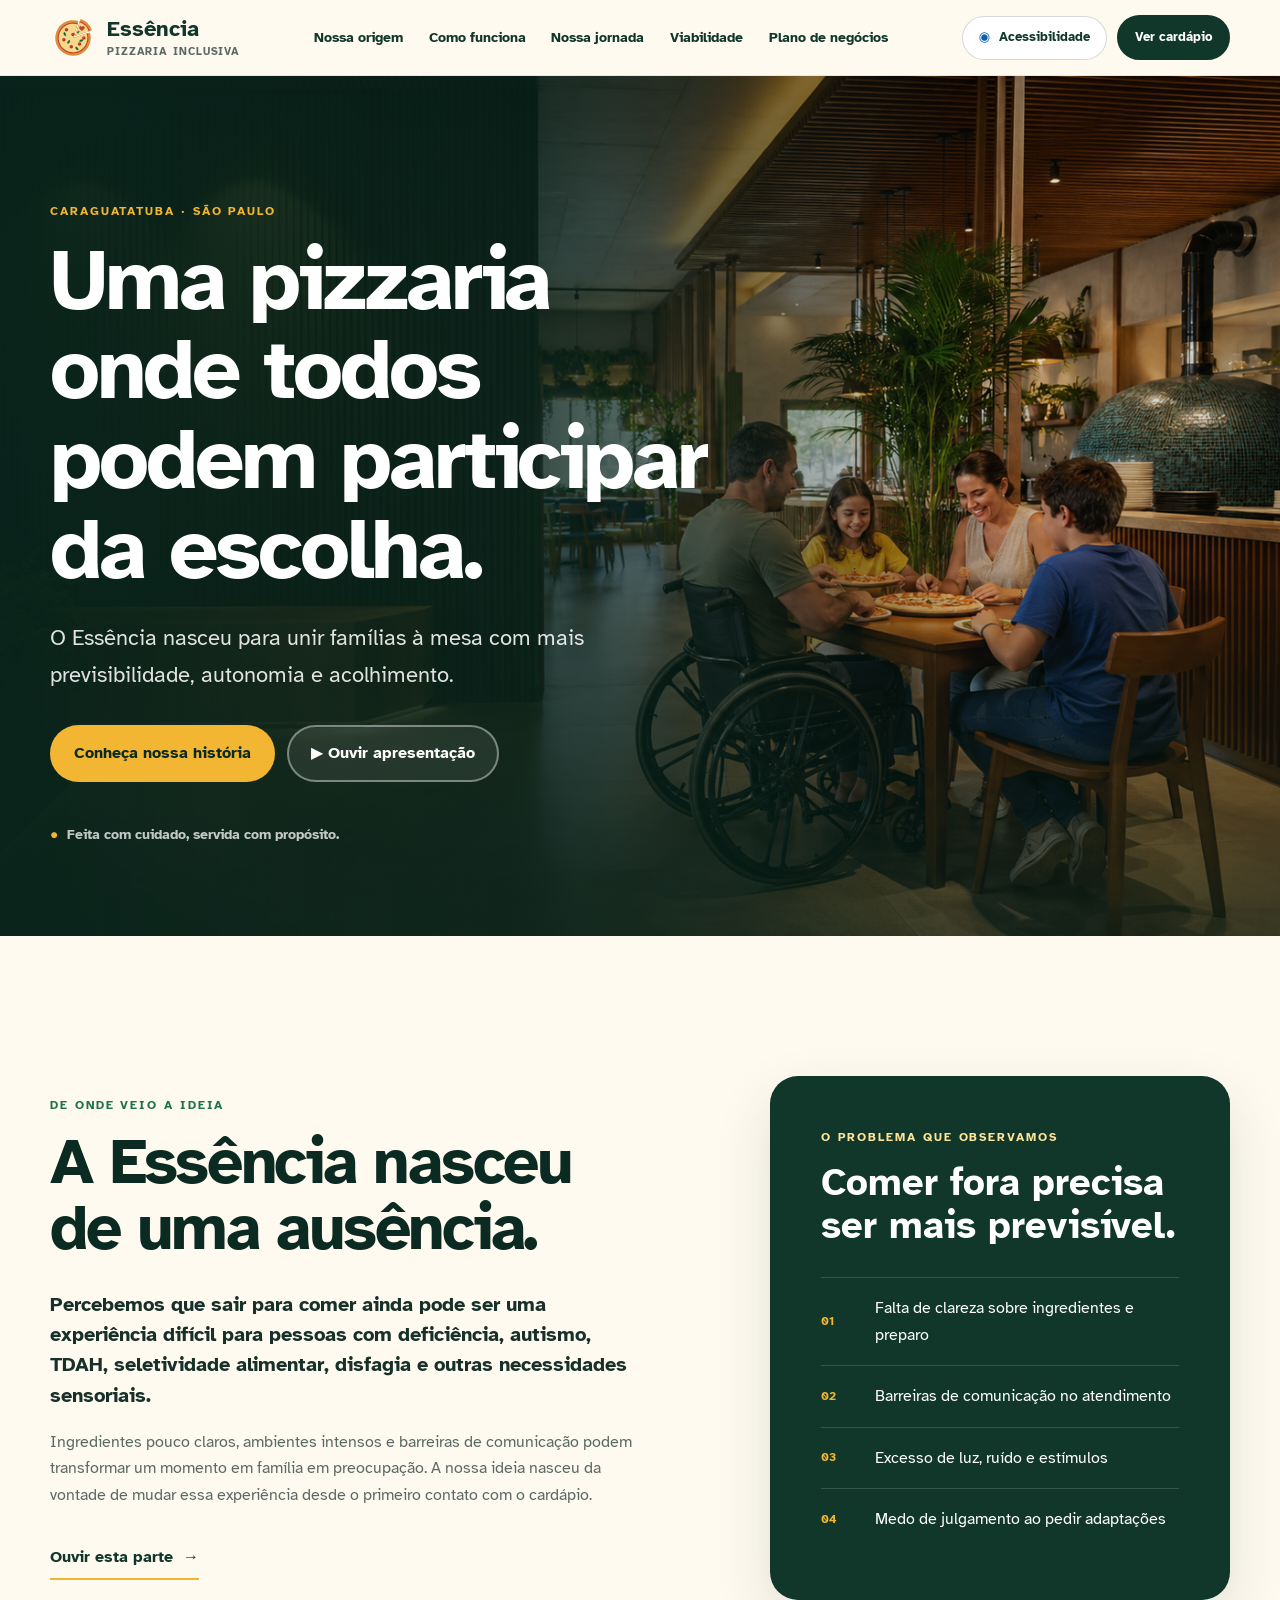
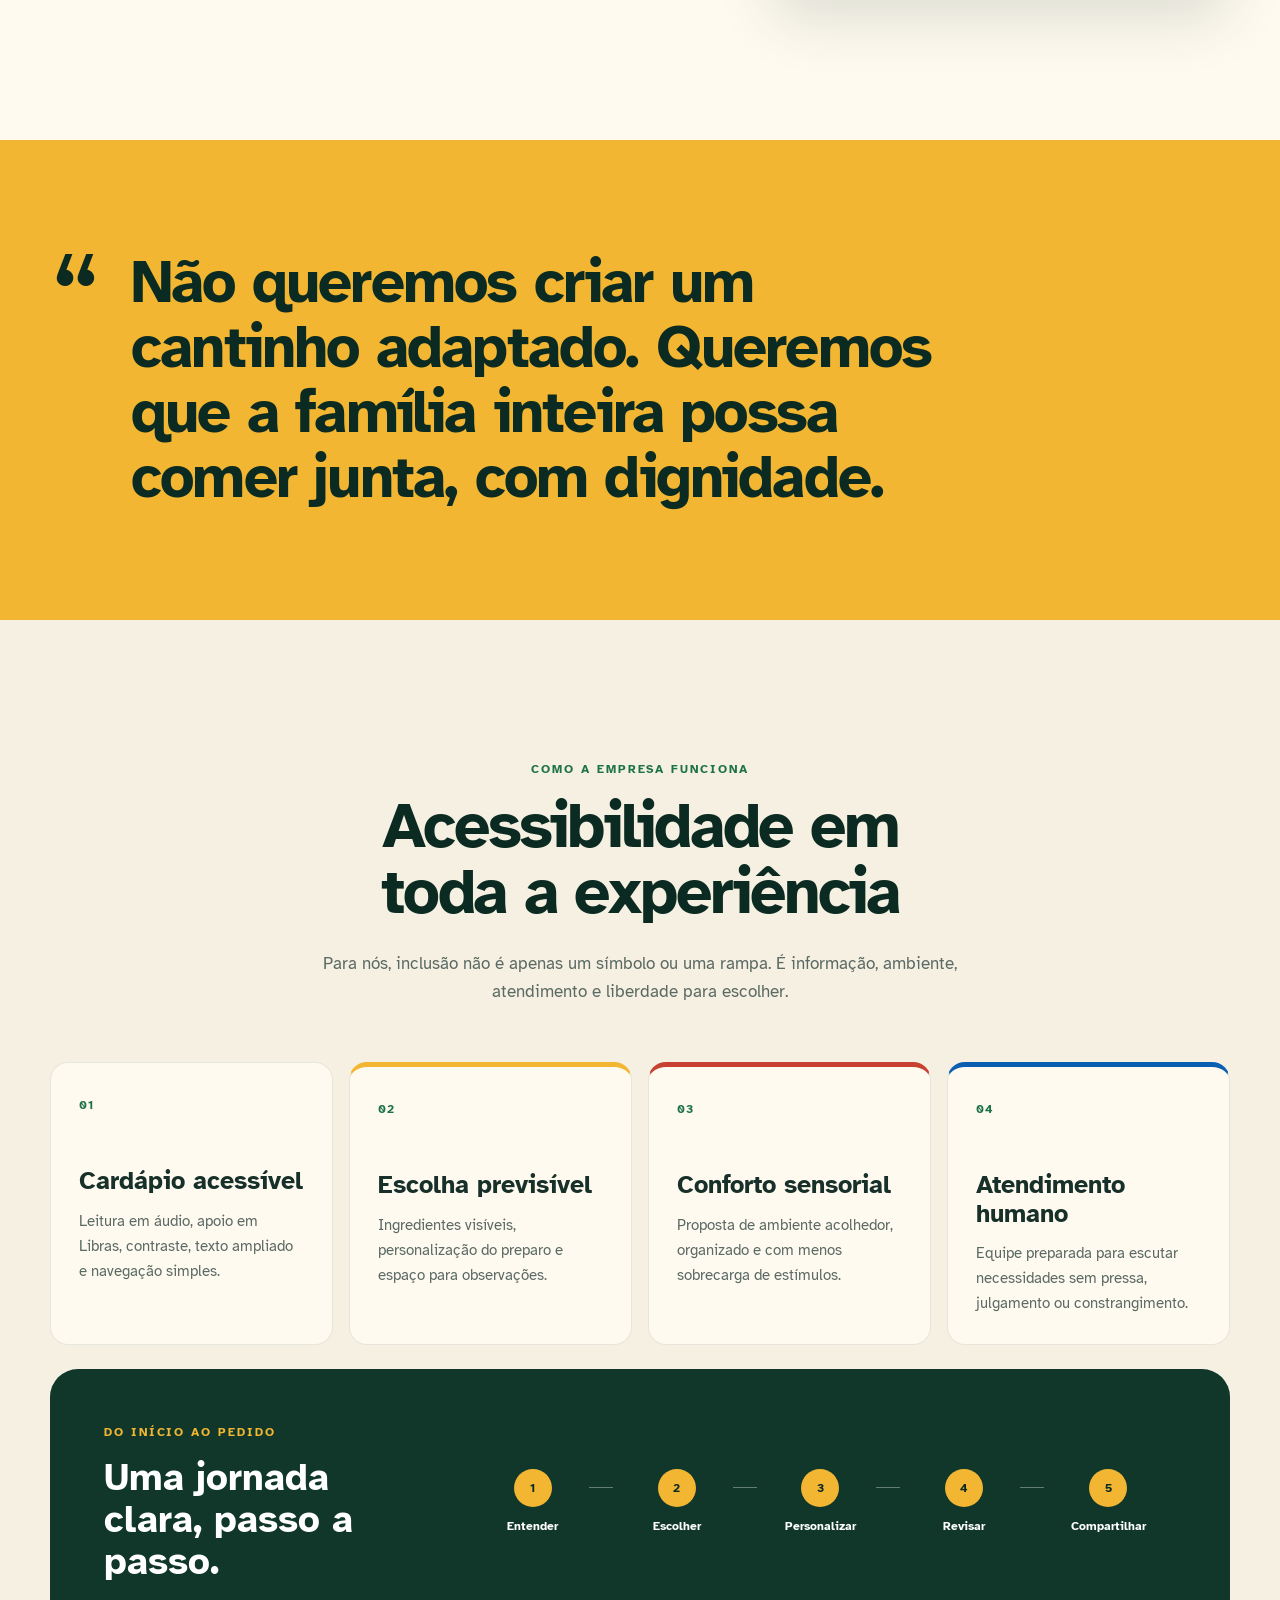
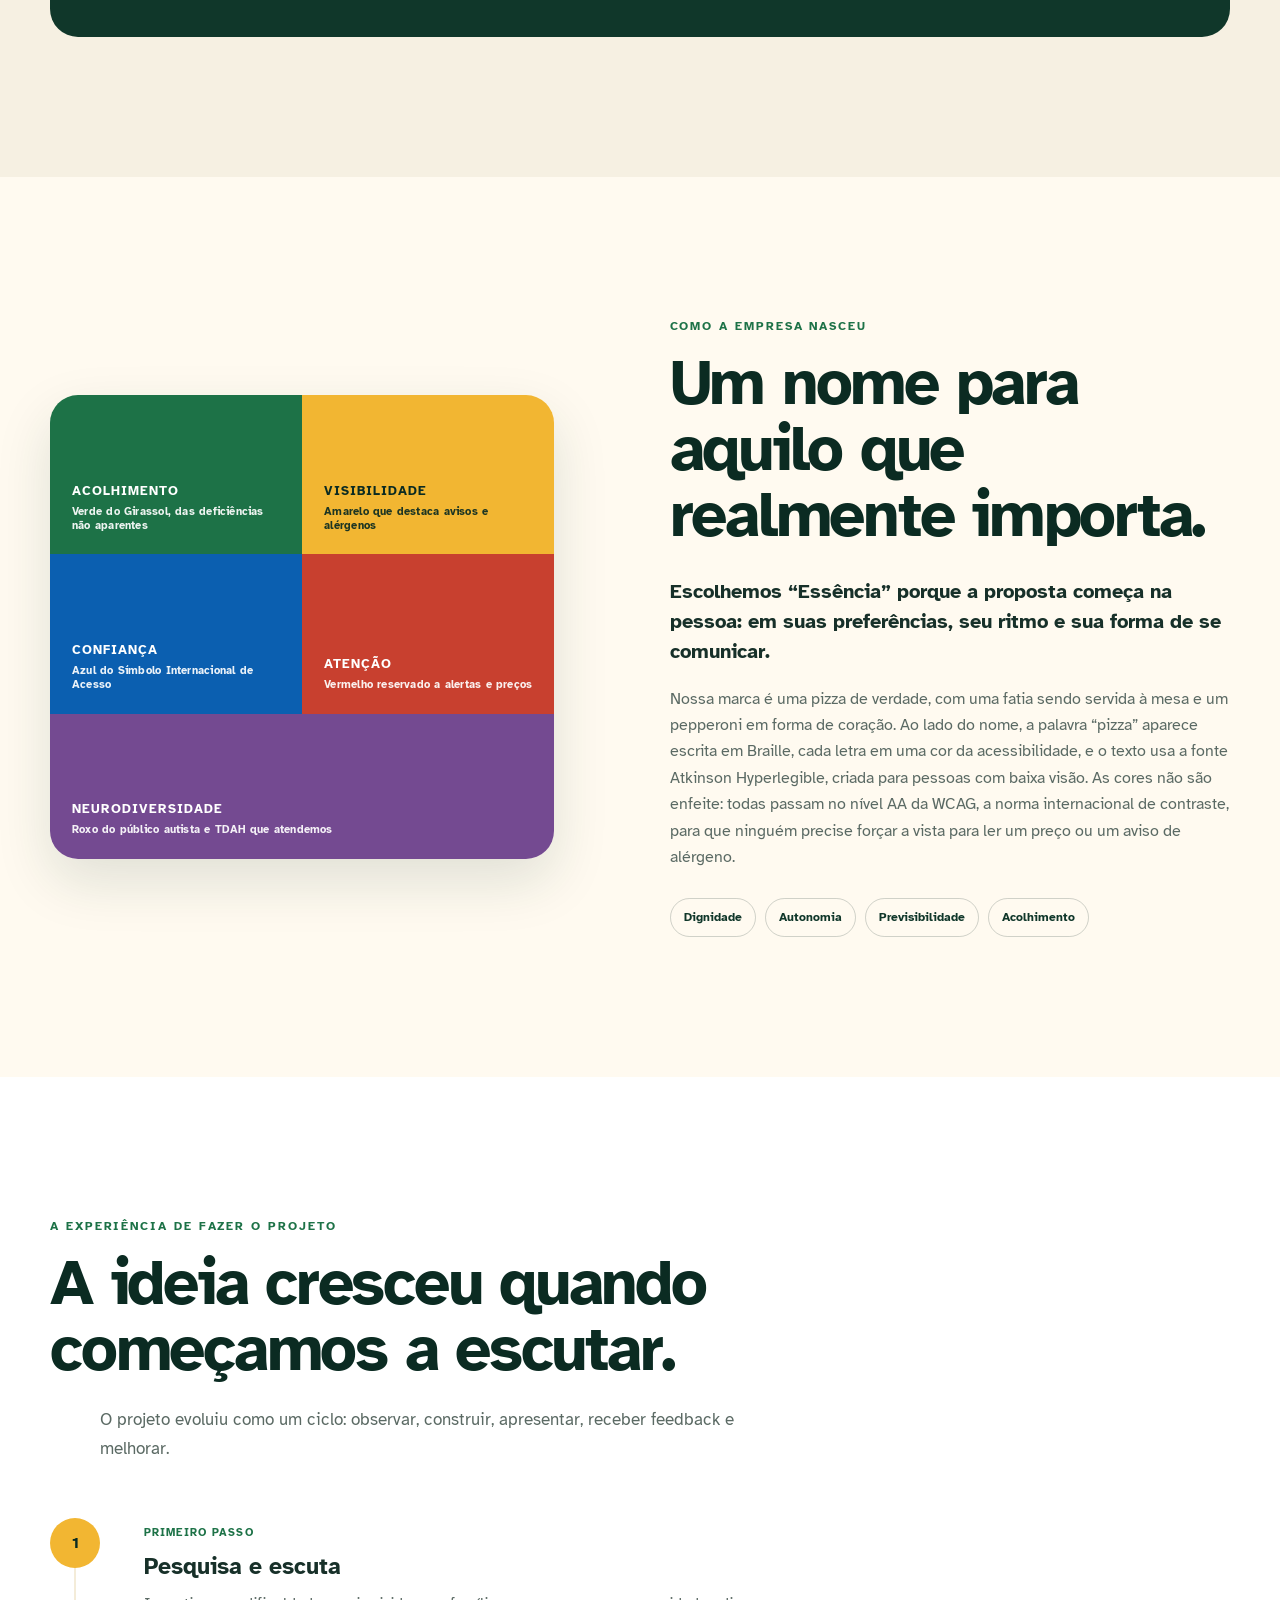
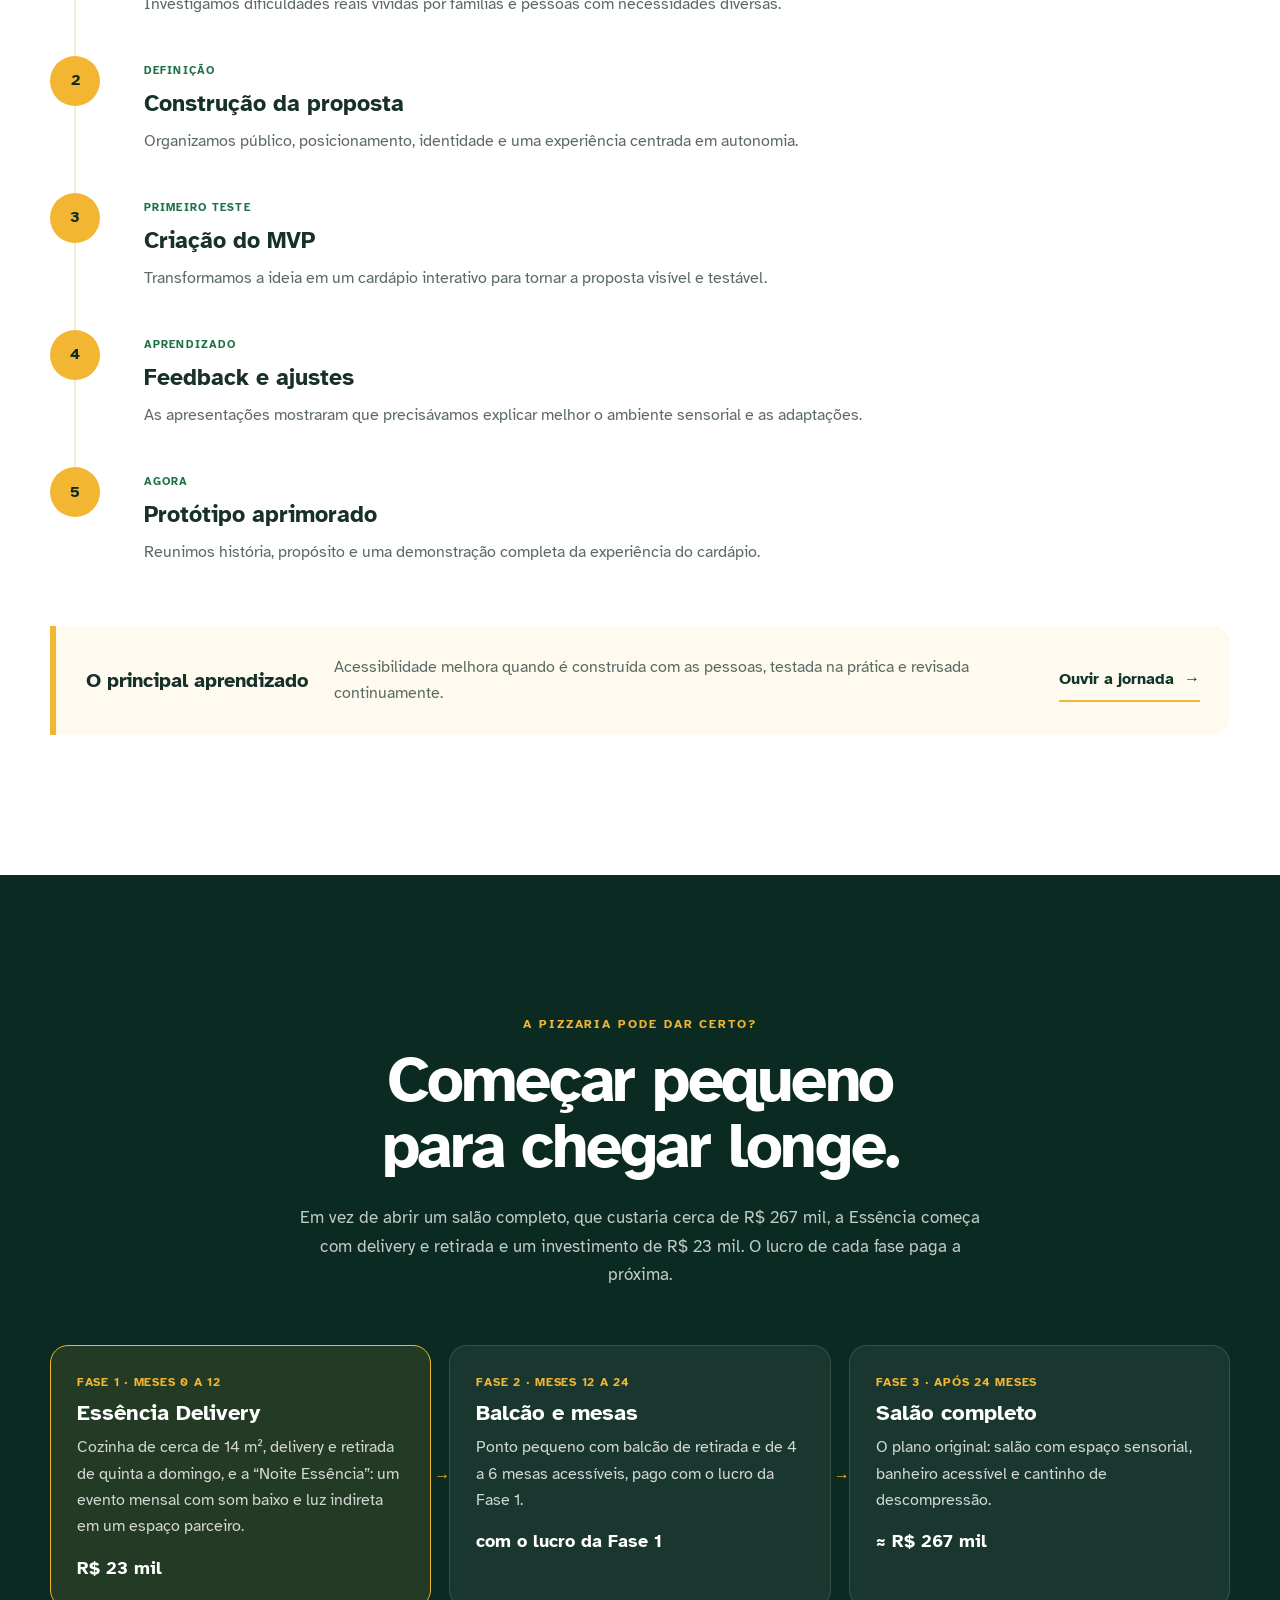
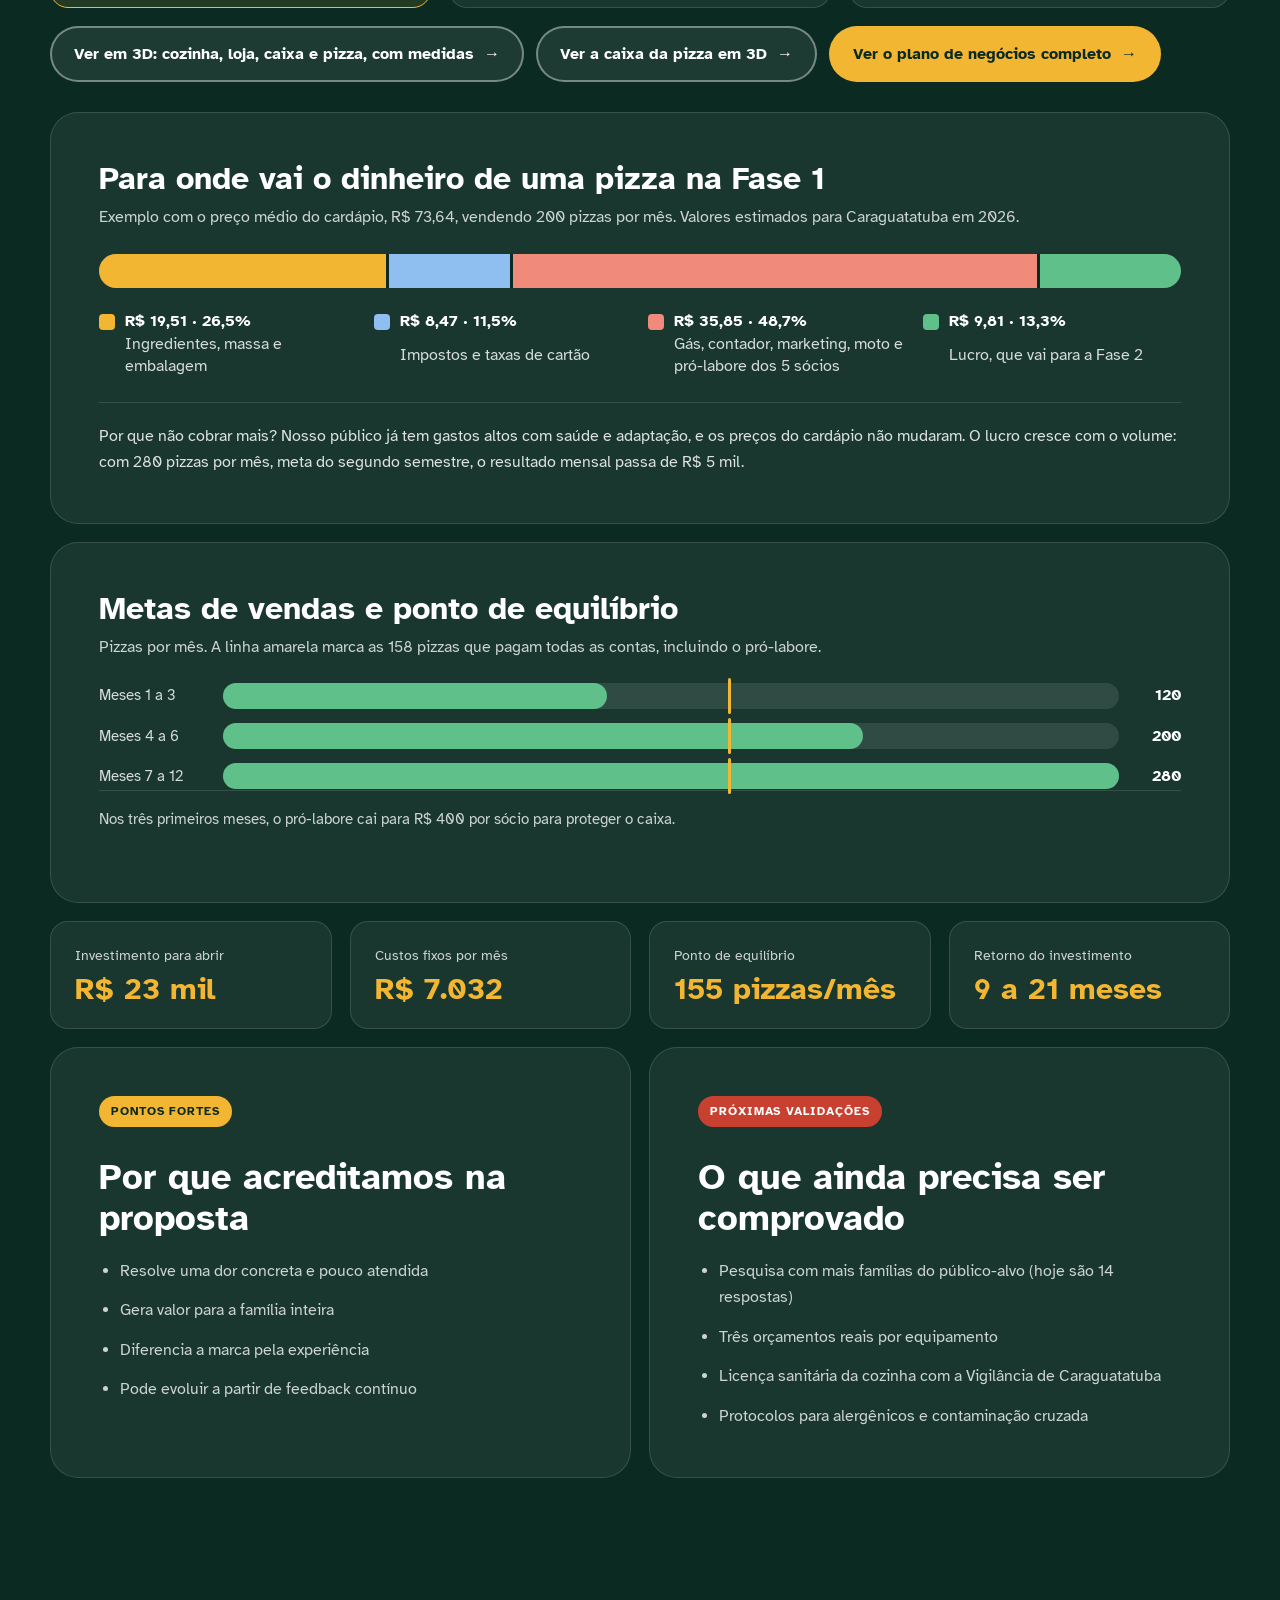
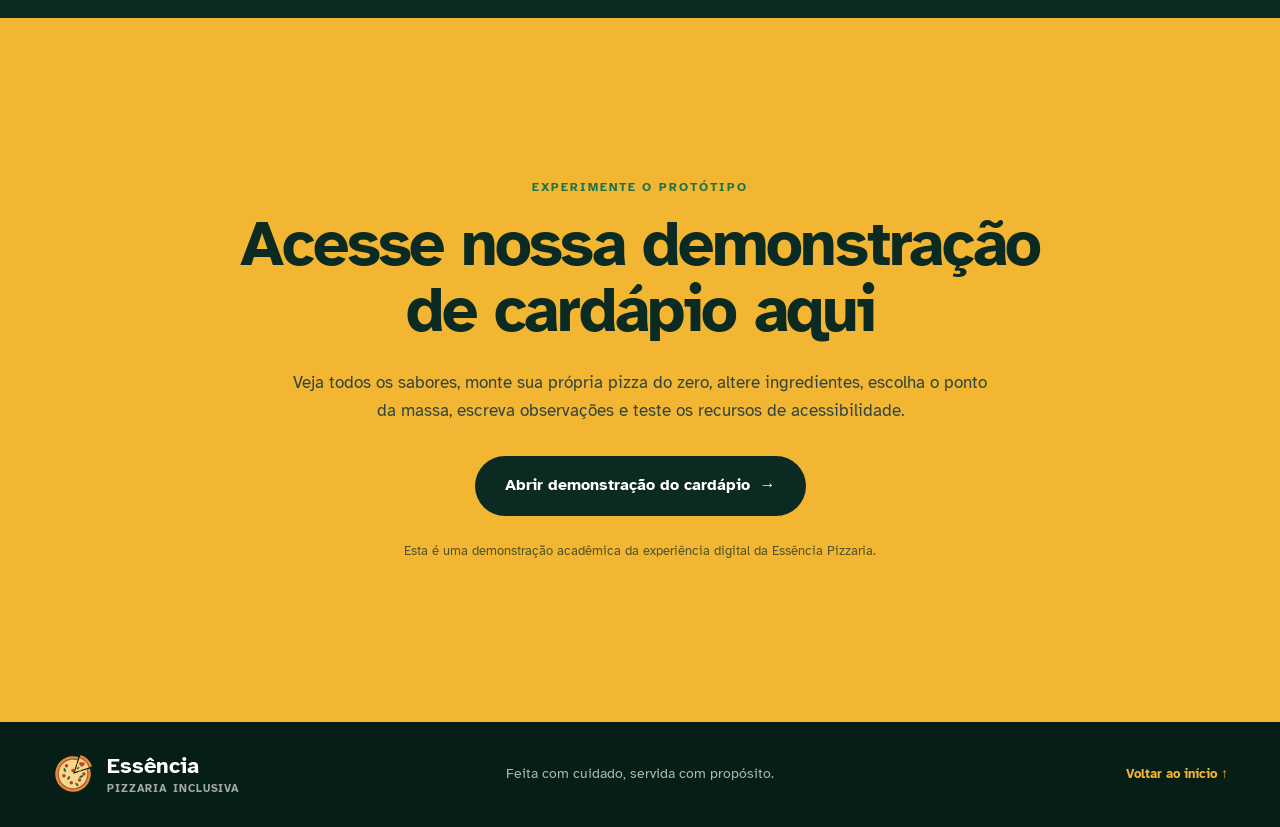
==== commit 0c0b785c: "Espaco em 3D com medidas: cozinha, loja, caixa e pizza Co-Authored-By: Claude Opus 5.5 <noreply@anth" ====
--- a/index.html
+++ b/index.html
@@ -222,7 +222,7 @@
         </ol>
 
         <div class="phase-links">
-          <a class="button ghost" href="espaco-3d.html">Ver a cozinha da Fase 1 e o espaço da Fase 2 <span aria-hidden="true">→</span></a>
+          <a class="button ghost" href="espaco-3d.html">Ver em 3D: cozinha, loja, caixa e pizza, com medidas <span aria-hidden="true">→</span></a>
           <a class="button ghost" href="embalagem-3d.html">Ver a caixa da pizza em 3D <span aria-hidden="true">→</span></a>
           <a class="button primary" href="plano.html">Ver o plano de negócios completo <span aria-hidden="true">→</span></a>
         </div>
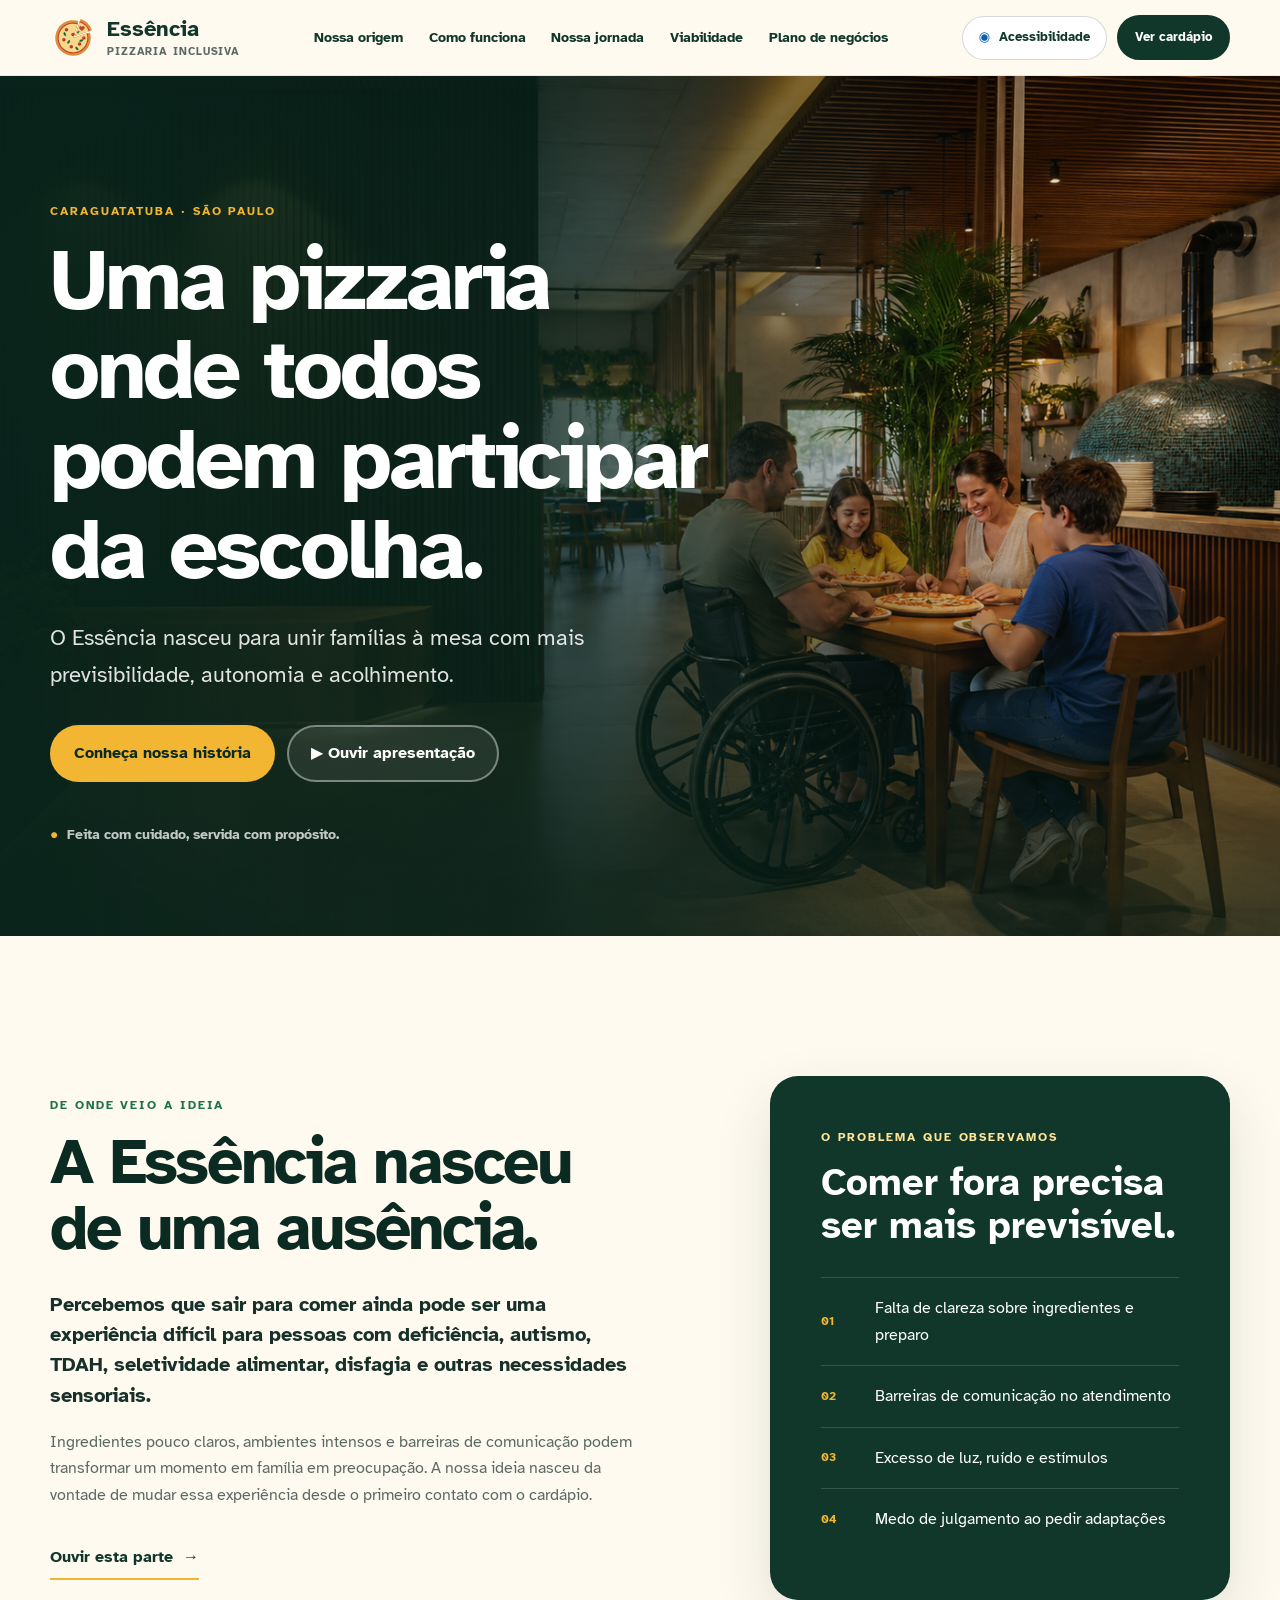
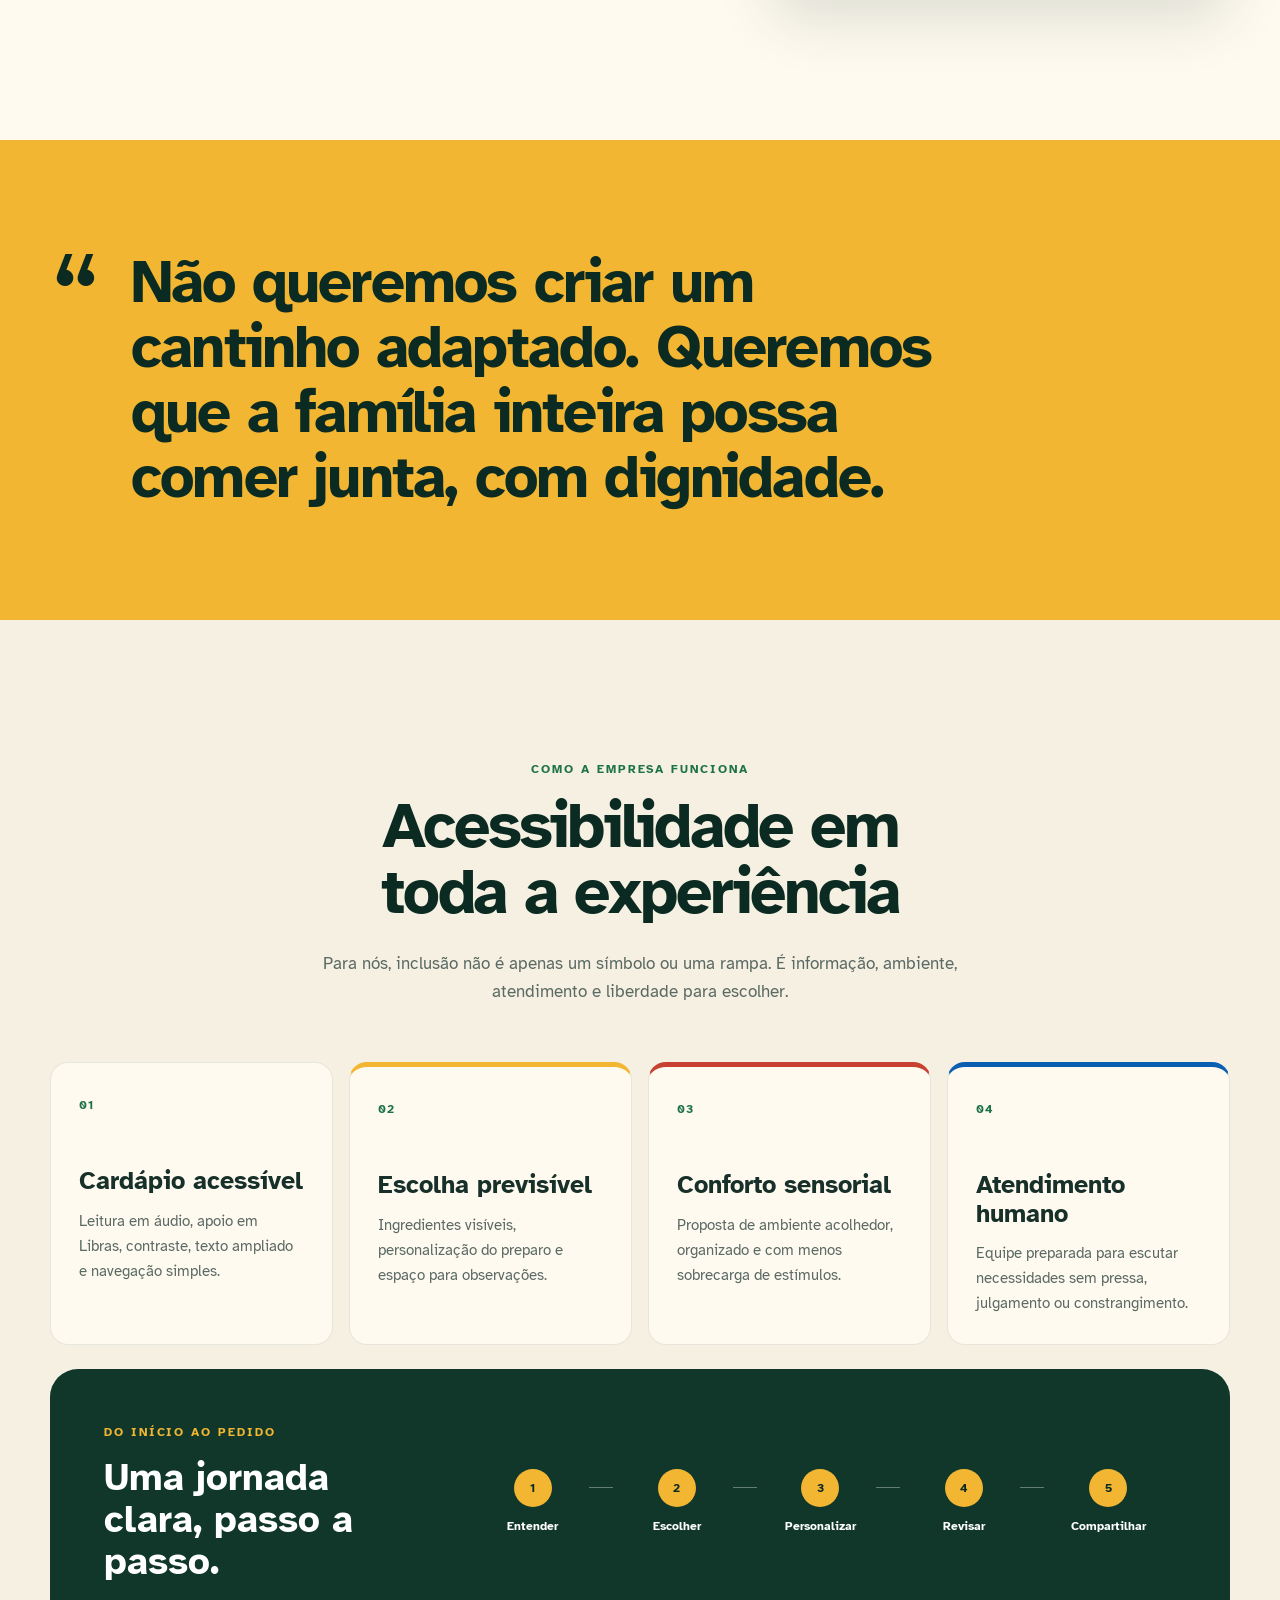
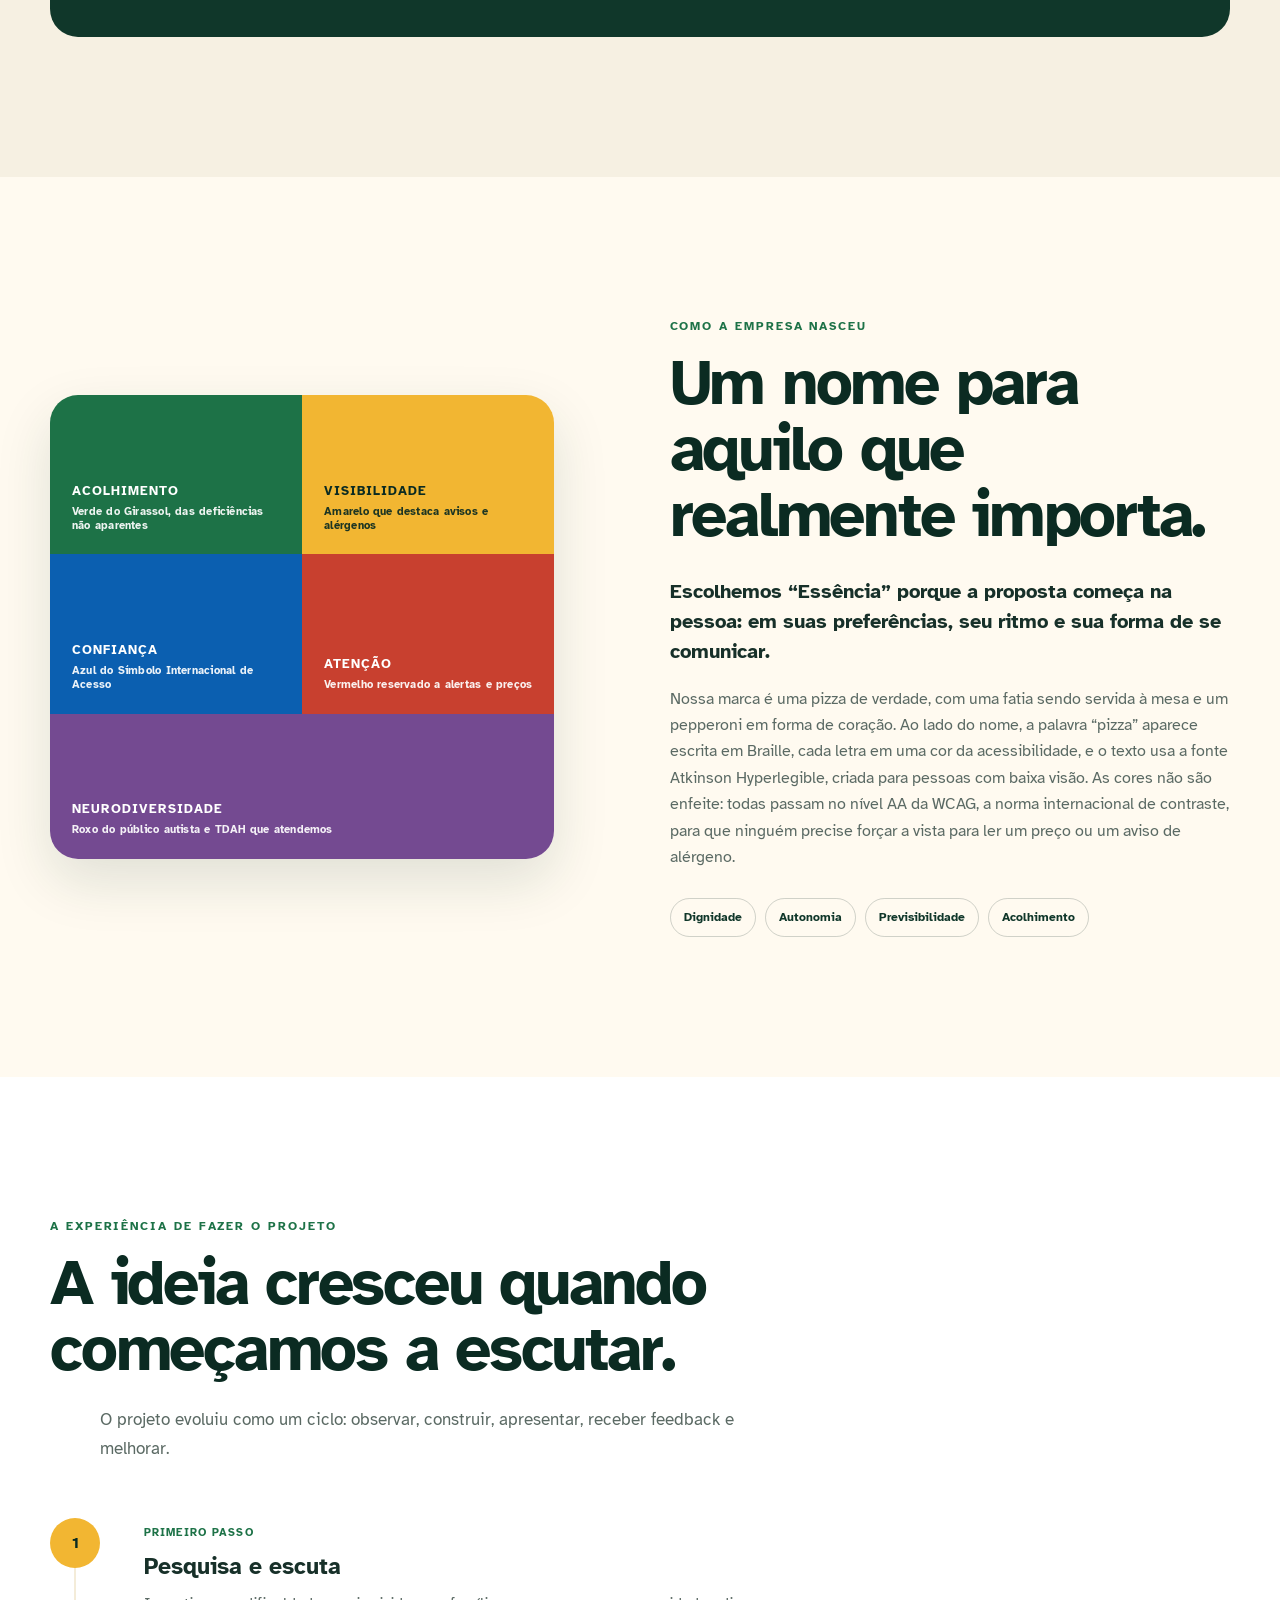
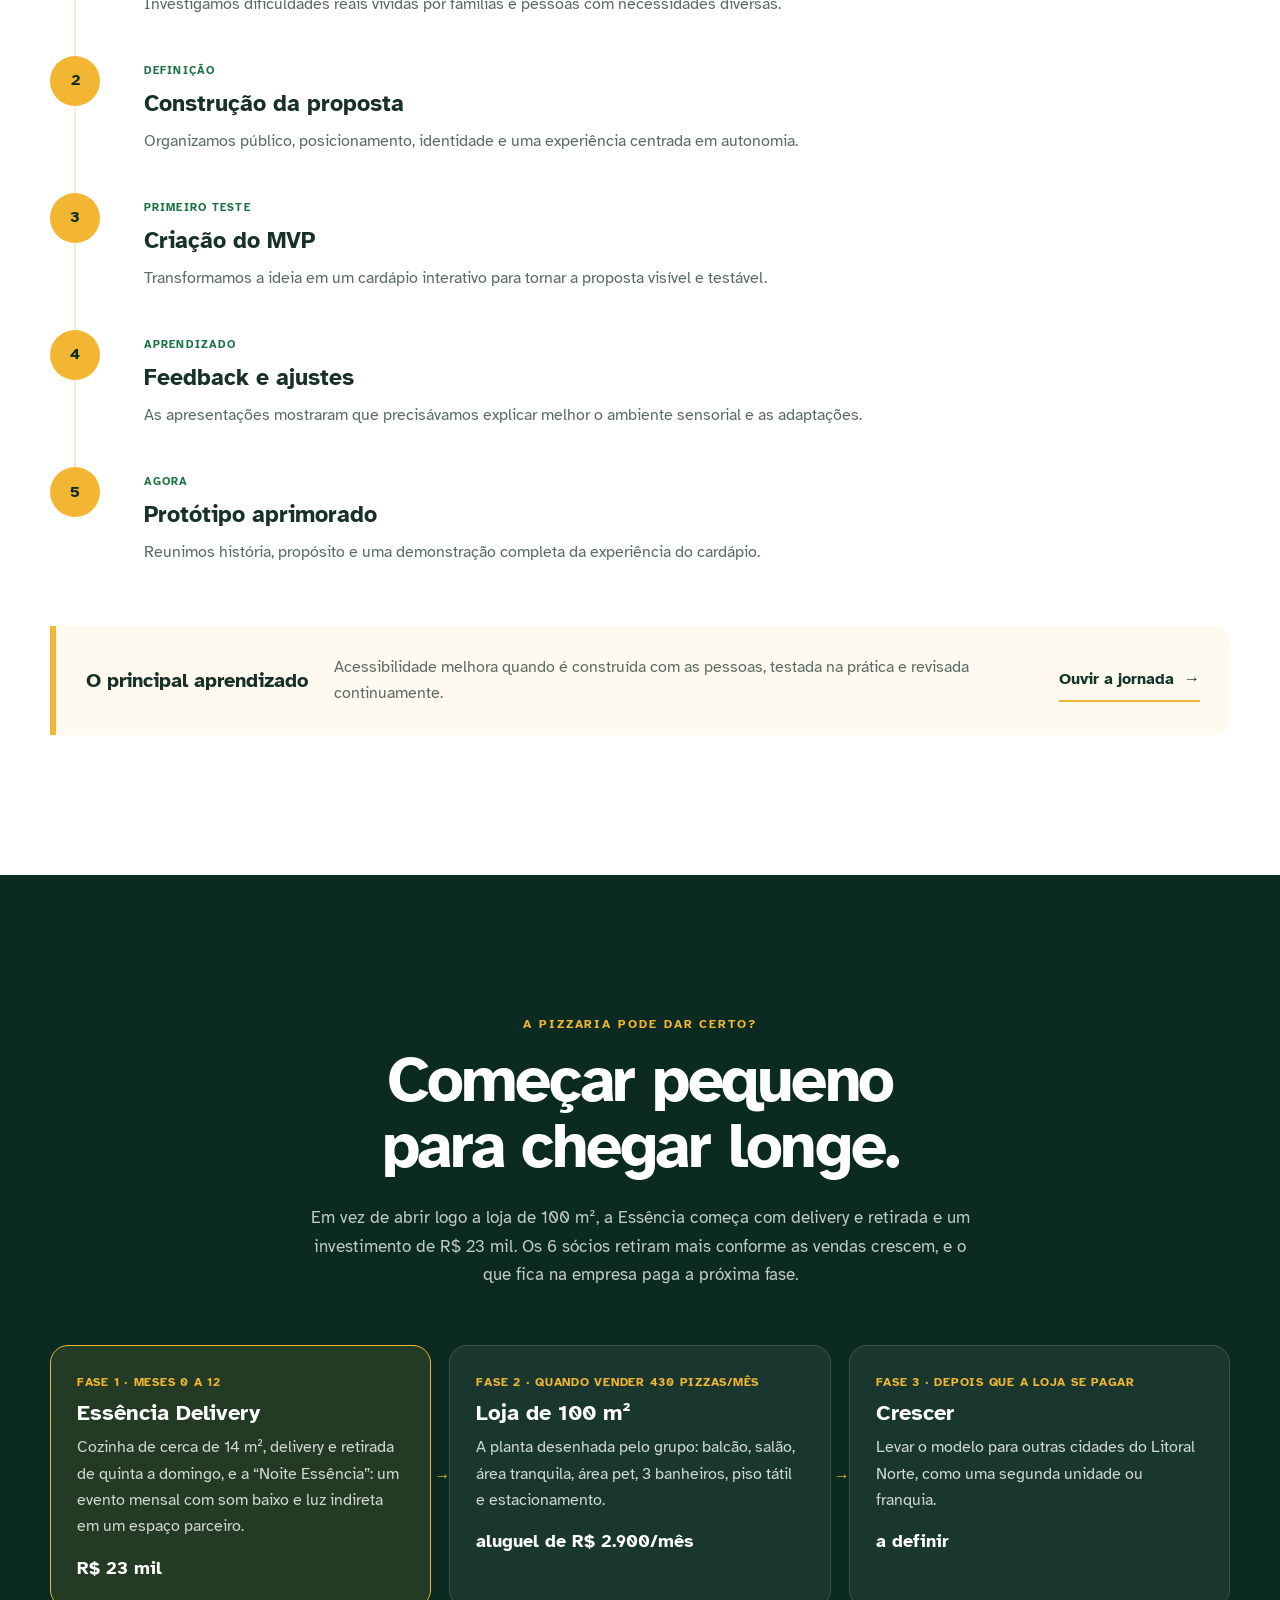
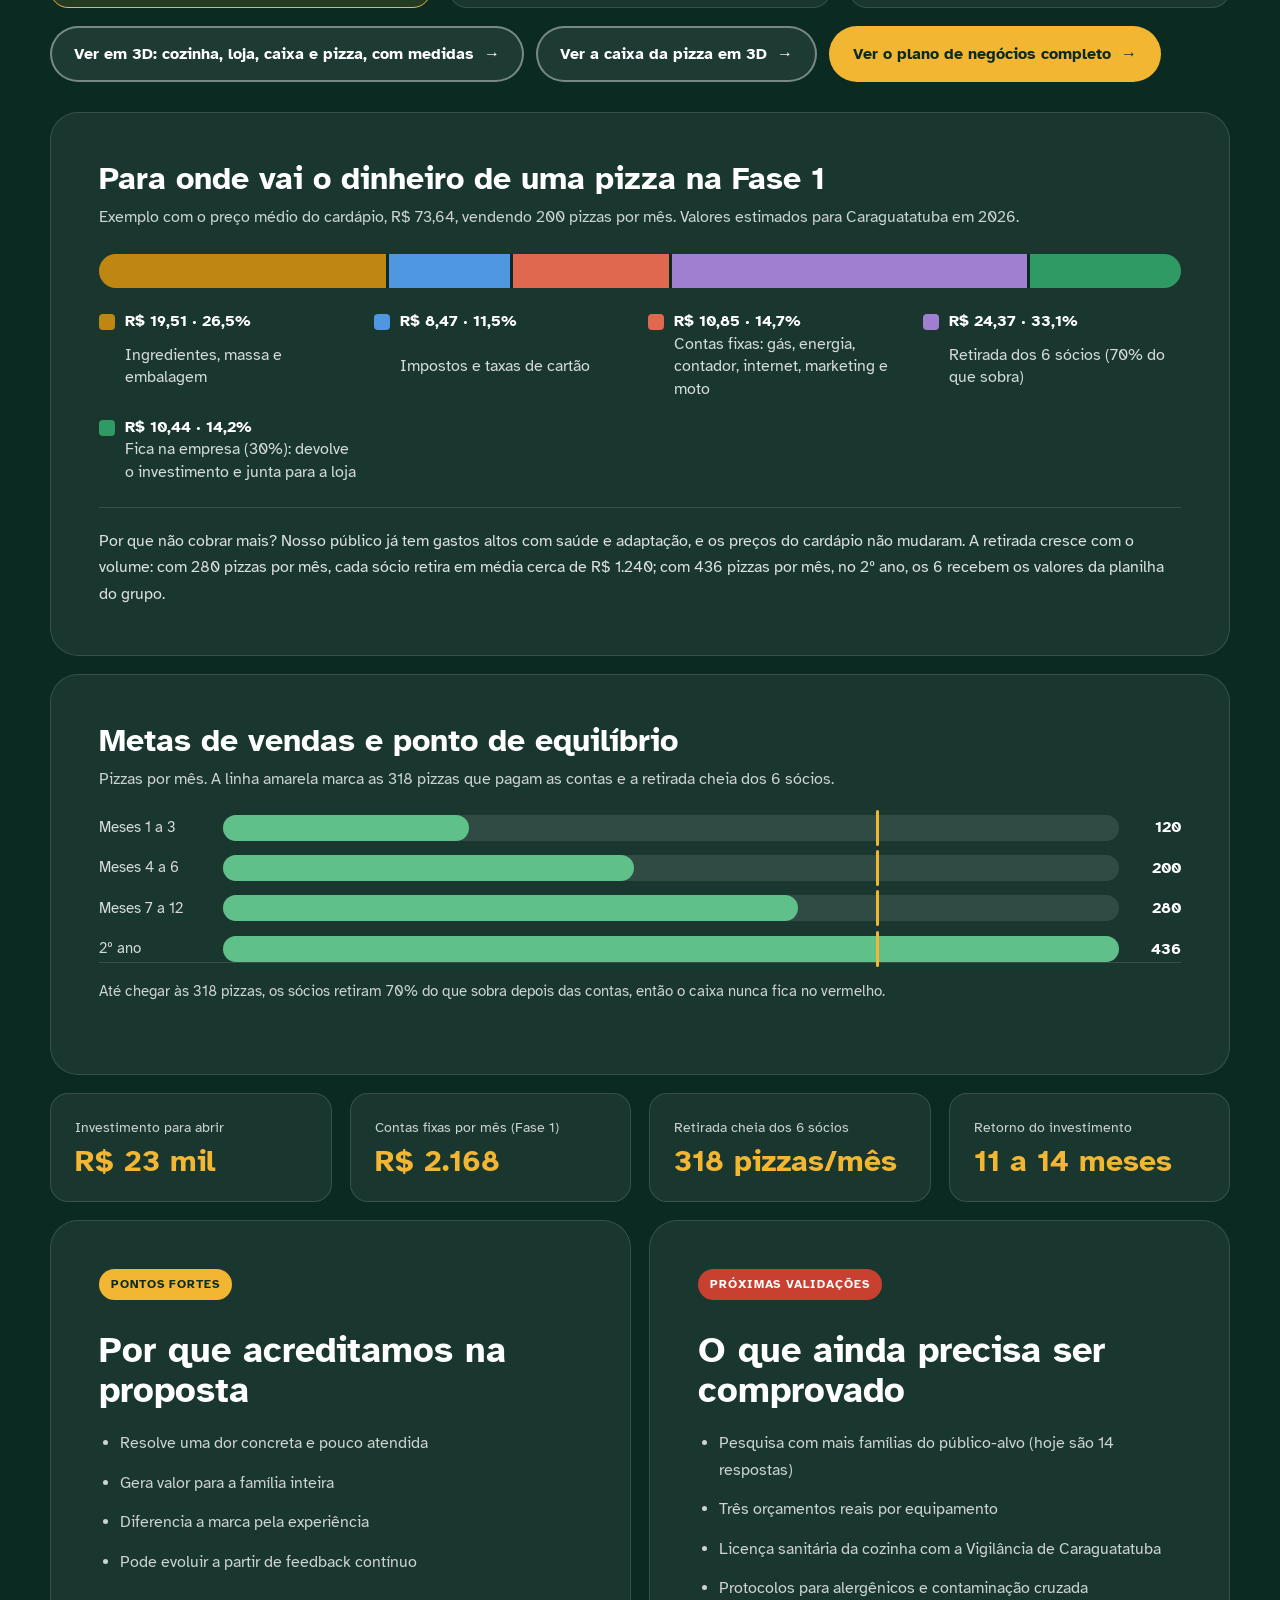
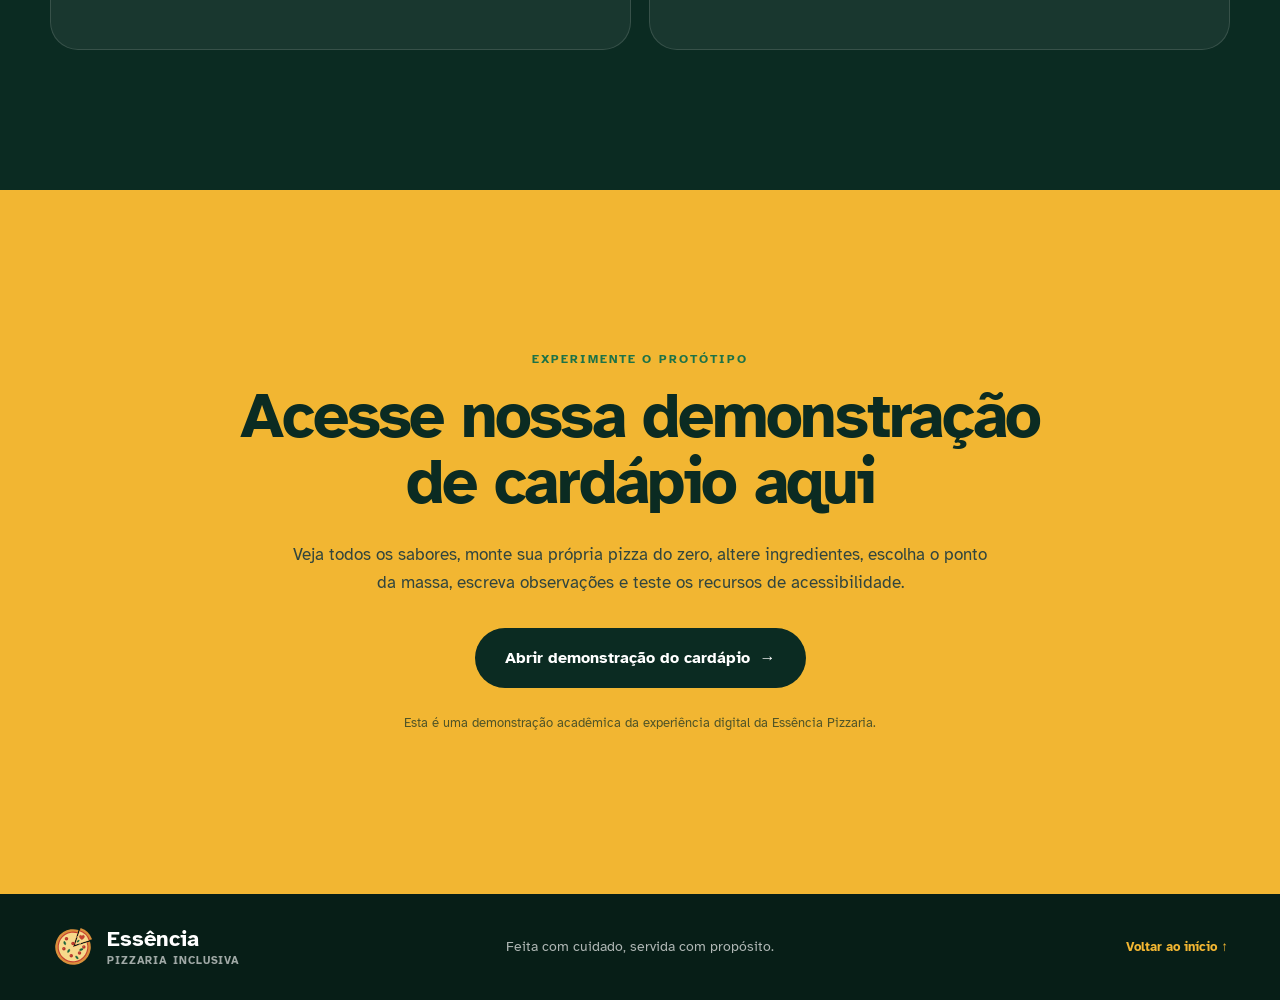
==== commit 12a17ff7: "6 socios, planilha de gastos do grupo e loja do 3D pela planta do caderno Co-Authored-By: Claude Opu" ====
--- a/index.html
+++ b/index.html
@@ -197,7 +197,7 @@
         <div class="section-heading centered light-heading">
           <p class="eyebrow light">A pizzaria pode dar certo?</p>
           <h2 id="viability-title">Começar pequeno para chegar longe.</h2>
-          <p>Em vez de abrir um salão completo, que custaria cerca de R$ 267 mil, a Essência começa com delivery e retirada e um investimento de R$ 23 mil. O lucro de cada fase paga a próxima.</p>
+          <p>Em vez de abrir logo a loja de 100 m², a Essência começa com delivery e retirada e um investimento de R$ 23 mil. Os 6 sócios retiram mais conforme as vendas crescem, e o que fica na empresa paga a próxima fase.</p>
         </div>
 
         <ol class="phases" aria-label="As três fases da Essência">
@@ -208,16 +208,16 @@
             <strong class="phase-cost">R$ 23 mil</strong>
           </li>
           <li class="phase">
-            <p class="phase-tag">Fase 2 · meses 12 a 24</p>
-            <h3>Balcão e mesas</h3>
-            <p>Ponto pequeno com balcão de retirada e de 4 a 6 mesas acessíveis, pago com o lucro da Fase 1.</p>
-            <strong class="phase-cost">com o lucro da Fase 1</strong>
+            <p class="phase-tag">Fase 2 · quando vender 430 pizzas/mês</p>
+            <h3>Loja de 100 m²</h3>
+            <p>A planta desenhada pelo grupo: balcão, salão, área tranquila, área pet, 3 banheiros, piso tátil e estacionamento.</p>
+            <strong class="phase-cost">aluguel de R$ 2.900/mês</strong>
           </li>
           <li class="phase">
-            <p class="phase-tag">Fase 3 · após 24 meses</p>
-            <h3>Salão completo</h3>
-            <p>O plano original: salão com espaço sensorial, banheiro acessível e cantinho de descompressão.</p>
-            <strong class="phase-cost">≈ R$ 267 mil</strong>
+            <p class="phase-tag">Fase 3 · depois que a loja se pagar</p>
+            <h3>Crescer</h3>
+            <p>Levar o modelo para outras cidades do Litoral Norte, como uma segunda unidade ou franquia.</p>
+            <strong class="phase-cost">a definir</strong>
           </li>
         </ol>
 
@@ -235,34 +235,37 @@
           <div class="breakdown-bar animate-bars" aria-hidden="true">
             <span class="seg seg-cmv" style="--w: 26.5%"></span>
             <span class="seg seg-tax" style="--w: 11.5%"></span>
-            <span class="seg seg-fixed" style="--w: 48.7%"></span>
-            <span class="seg seg-profit" style="--w: 13.3%"></span>
+            <span class="seg seg-fixed" style="--w: 14.7%"></span>
+            <span class="seg seg-socios" style="--w: 33.1%"></span>
+            <span class="seg seg-profit" style="--w: 14.2%"></span>
           </div>
           <ul class="breakdown-legend">
             <li><span class="swatch seg-cmv" aria-hidden="true"></span><strong>R$ 19,51 · 26,5%</strong> Ingredientes, massa e embalagem</li>
             <li><span class="swatch seg-tax" aria-hidden="true"></span><strong>R$ 8,47 · 11,5%</strong> Impostos e taxas de cartão</li>
-            <li><span class="swatch seg-fixed" aria-hidden="true"></span><strong>R$ 35,85 · 48,7%</strong> Gás, contador, marketing, moto e pró-labore dos 5 sócios</li>
-            <li><span class="swatch seg-profit" aria-hidden="true"></span><strong>R$ 9,81 · 13,3%</strong> Lucro, que vai para a Fase 2</li>
+            <li><span class="swatch seg-fixed" aria-hidden="true"></span><strong>R$ 10,85 · 14,7%</strong> Contas fixas: gás, energia, contador, internet, marketing e moto</li>
+            <li><span class="swatch seg-socios" aria-hidden="true"></span><strong>R$ 24,37 · 33,1%</strong> Retirada dos 6 sócios (70% do que sobra)</li>
+            <li><span class="swatch seg-profit" aria-hidden="true"></span><strong>R$ 10,44 · 14,2%</strong> Fica na empresa (30%): devolve o investimento e junta para a loja</li>
           </ul>
-          <p class="breakdown-note">Por que não cobrar mais? Nosso público já tem gastos altos com saúde e adaptação, e os preços do cardápio não mudaram. O lucro cresce com o volume: com 280 pizzas por mês, meta do segundo semestre, o resultado mensal passa de R$ 5 mil.</p>
+          <p class="breakdown-note">Por que não cobrar mais? Nosso público já tem gastos altos com saúde e adaptação, e os preços do cardápio não mudaram. A retirada cresce com o volume: com 280 pizzas por mês, cada sócio retira em média cerca de R$ 1.240; com 436 pizzas por mês, no 2º ano, os 6 recebem os valores da planilha do grupo.</p>
         </div>
 
         <div class="sales-chart" aria-labelledby="sales-title">
           <h3 id="sales-title">Metas de vendas e ponto de equilíbrio</h3>
-          <p>Pizzas por mês. A linha amarela marca as 158 pizzas que pagam todas as contas, incluindo o pró-labore.</p>
-          <div class="sales-bars animate-bars" role="img" aria-label="Meses 1 a 3: 120 pizzas por mês. Meses 4 a 6: 200. Meses 7 a 12: 280. Ponto de equilíbrio: 158 pizzas por mês.">
-            <div class="sales-row"><span>Meses 1 a 3</span><div class="sales-track"><i style="--w: 42.9%"></i><b class="breakeven" style="left: 56.4%"></b></div><strong>120</strong></div>
-            <div class="sales-row"><span>Meses 4 a 6</span><div class="sales-track"><i style="--w: 71.4%"></i><b class="breakeven" style="left: 56.4%"></b></div><strong>200</strong></div>
-            <div class="sales-row"><span>Meses 7 a 12</span><div class="sales-track"><i style="--w: 100%"></i><b class="breakeven" style="left: 56.4%"></b></div><strong>280</strong></div>
-          </div>
-          <p class="sales-note">Nos três primeiros meses, o pró-labore cai para R$ 400 por sócio para proteger o caixa.</p>
+          <p>Pizzas por mês. A linha amarela marca as 318 pizzas que pagam as contas e a retirada cheia dos 6 sócios.</p>
+          <div class="sales-bars animate-bars" role="img" aria-label="Meses 1 a 3: 120 pizzas por mês. Meses 4 a 6: 200. Meses 7 a 12: 280. Segundo ano: 436. Retirada cheia dos 6 sócios: 318 pizzas por mês.">
+            <div class="sales-row"><span>Meses 1 a 3</span><div class="sales-track"><i style="--w: 27.5%"></i><b class="breakeven" style="left: 72.9%"></b></div><strong>120</strong></div>
+            <div class="sales-row"><span>Meses 4 a 6</span><div class="sales-track"><i style="--w: 45.9%"></i><b class="breakeven" style="left: 72.9%"></b></div><strong>200</strong></div>
+            <div class="sales-row"><span>Meses 7 a 12</span><div class="sales-track"><i style="--w: 64.2%"></i><b class="breakeven" style="left: 72.9%"></b></div><strong>280</strong></div>
+            <div class="sales-row"><span>2º ano</span><div class="sales-track"><i style="--w: 100%"></i><b class="breakeven" style="left: 72.9%"></b></div><strong>436</strong></div>
+          </div>
+          <p class="sales-note">Até chegar às 318 pizzas, os sócios retiram 70% do que sobra depois das contas, então o caixa nunca fica no vermelho.</p>
         </div>
 
         <dl class="key-numbers">
           <div><dt>Investimento para abrir</dt><dd>R$ 23 mil</dd></div>
-          <div><dt>Custos fixos por mês</dt><dd>R$ 7.170</dd></div>
-          <div><dt>Ponto de equilíbrio</dt><dd>158 pizzas/mês</dd></div>
-          <div><dt>Retorno do investimento</dt><dd>9 a 21 meses</dd></div>
+          <div><dt>Contas fixas por mês (Fase 1)</dt><dd>R$ 2.170</dd></div>
+          <div><dt>Retirada cheia dos 6 sócios</dt><dd>318 pizzas/mês</dd></div>
+          <div><dt>Retorno do investimento</dt><dd>11 a 14 meses</dd></div>
         </dl>
 
         <div class="viability-grid">
--- a/styles.css
+++ b/styles.css
@@ -1299,10 +1299,11 @@
 .breakdown-bar { display: flex; height: 34px; overflow: hidden; border-radius: 999px; background: rgba(255, 255, 255, 0.1); }
 .breakdown-bar .seg { display: block; height: 100%; }
 .breakdown-bar .seg + .seg { border-left: 3px solid var(--green-950); }
-.seg-cmv { background: #f2b632; }
-.seg-tax { background: #8fbff0; }
-.seg-fixed { background: #f08a7a; }
-.seg-profit { background: #5fc08a; }
+.seg-cmv { background: #c08612; }
+.seg-tax { background: #4f97e0; }
+.seg-fixed { background: #e0684f; }
+.seg-socios { background: #a07fd0; }
+.seg-profit { background: #2f9a63; }
 .breakdown-legend { display: grid; grid-template-columns: repeat(4, minmax(0, 1fr)); gap: 16px; margin: 22px 0 0; padding: 0; list-style: none; }
 .breakdown-legend li { display: grid; grid-template-columns: 16px 1fr; column-gap: 10px; align-items: start; color: rgba(255, 255, 255, 0.82); line-height: 1.4; }
 .breakdown-legend strong { display: block; color: var(--white); }
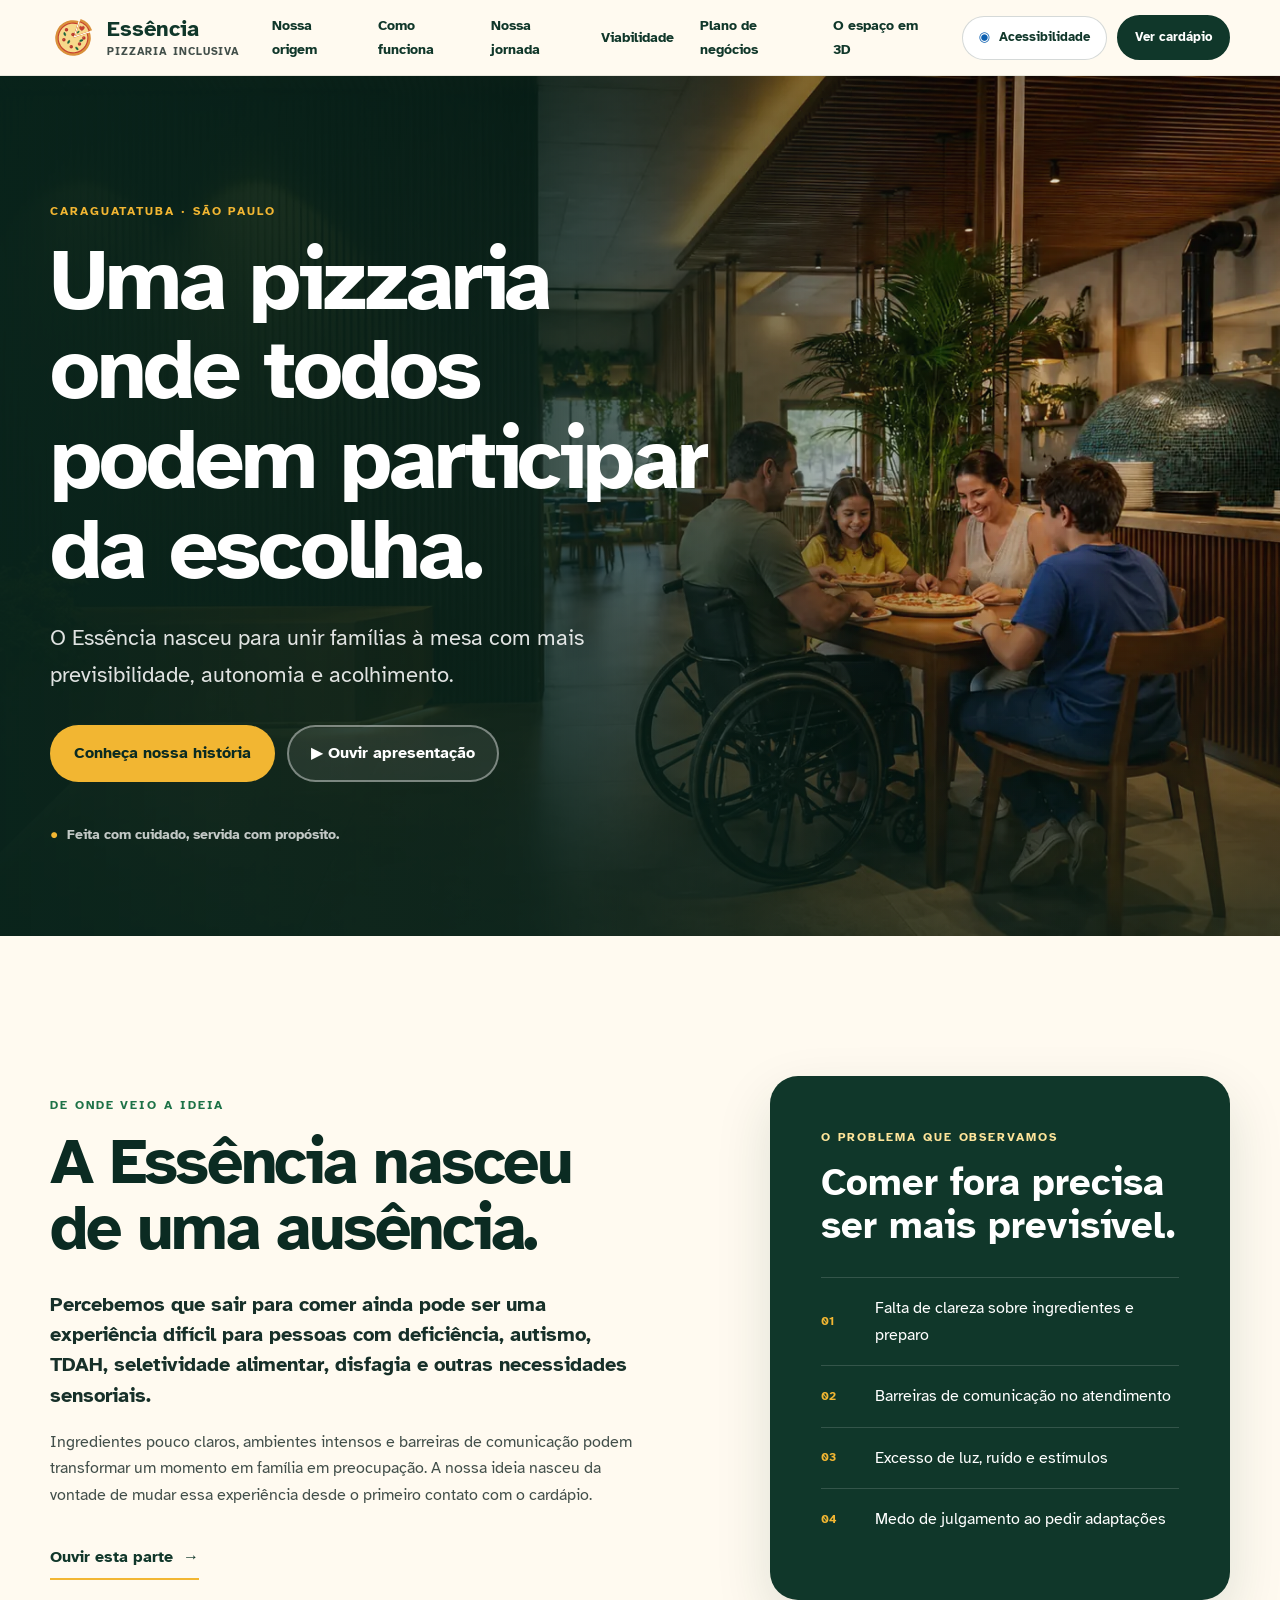
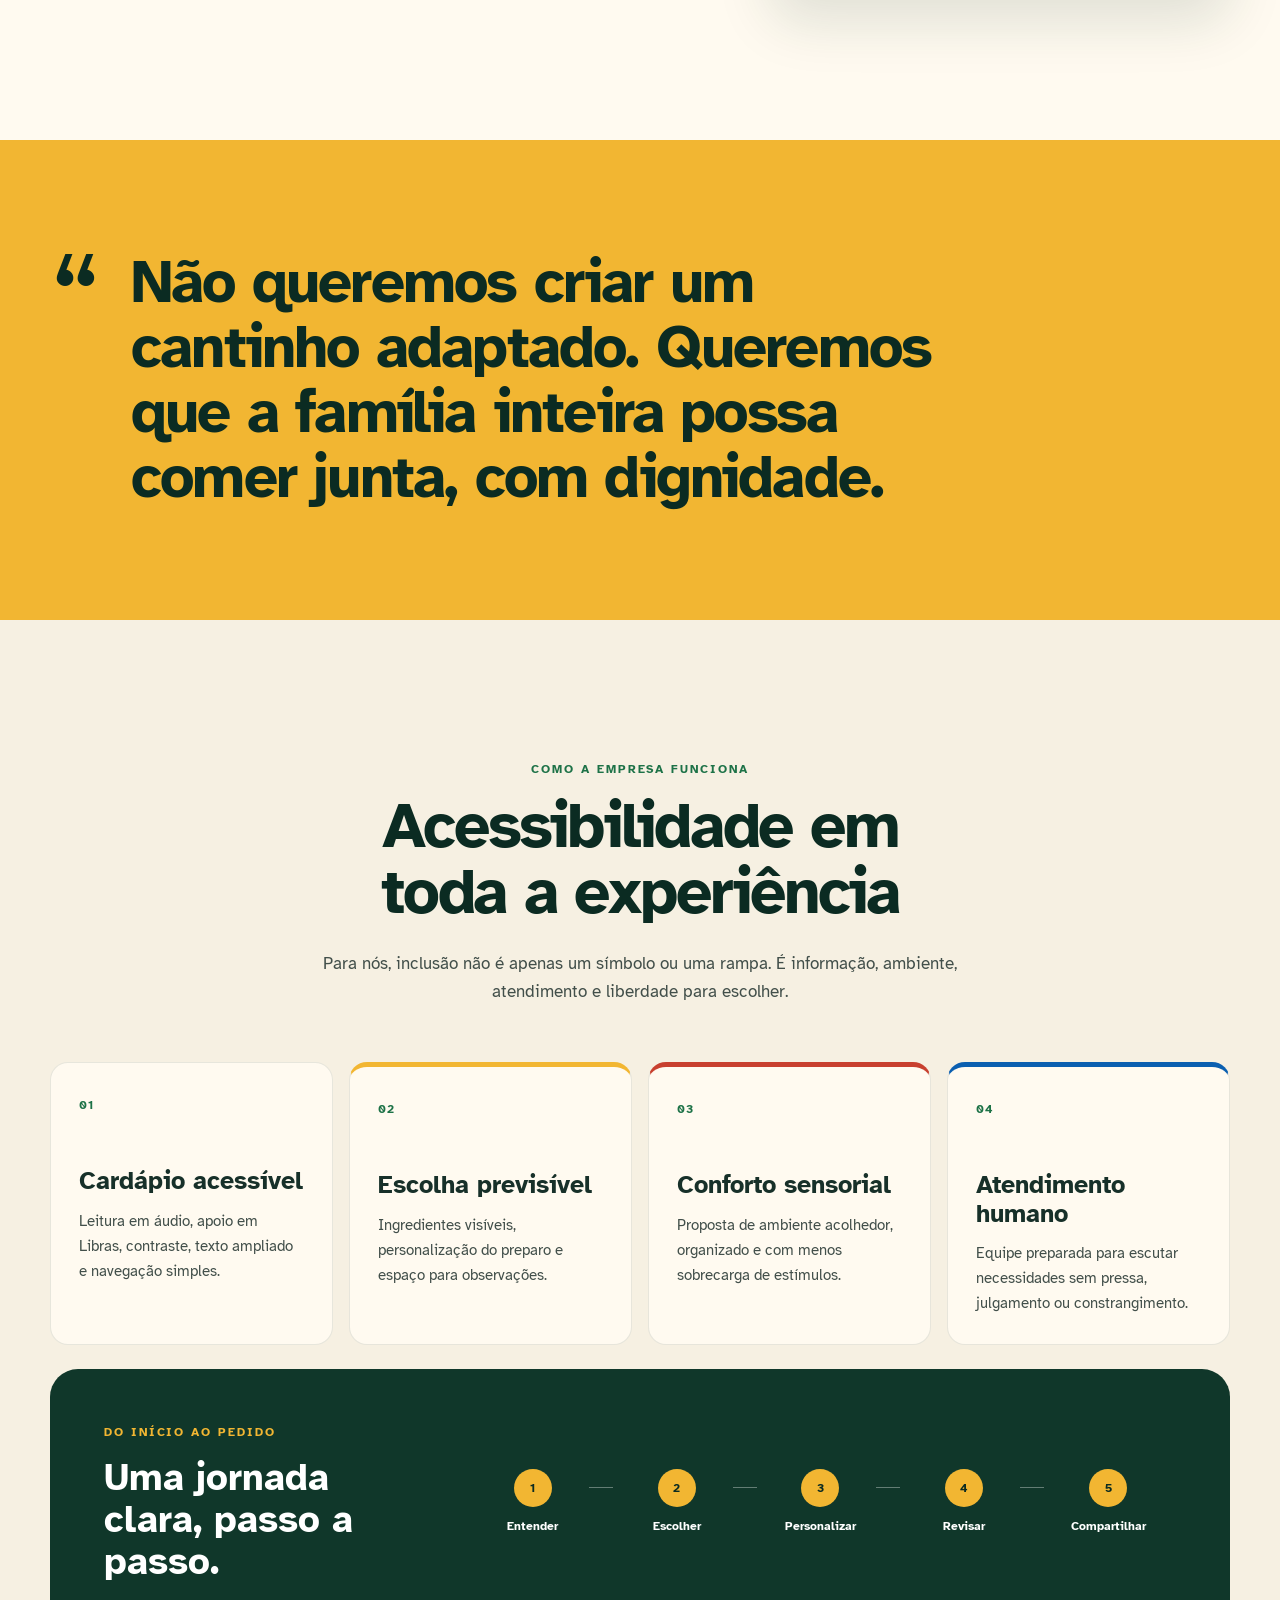
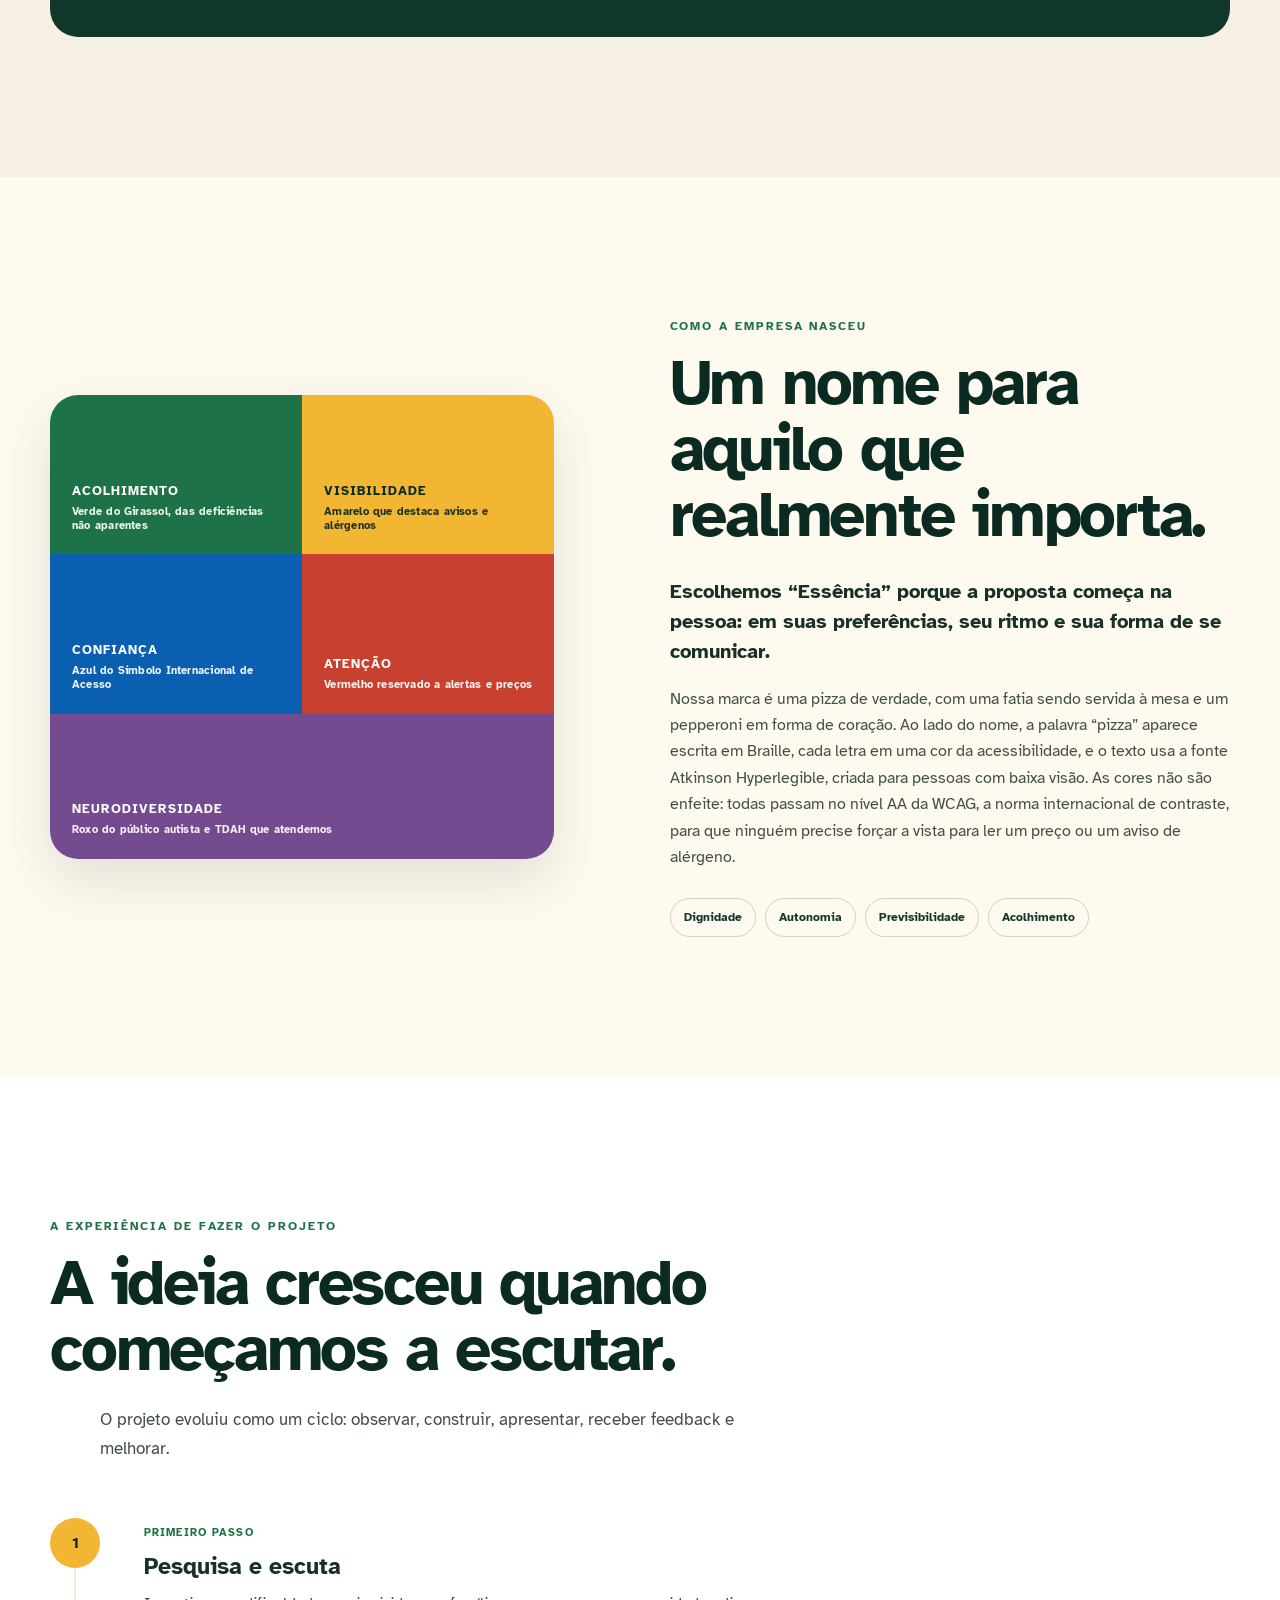
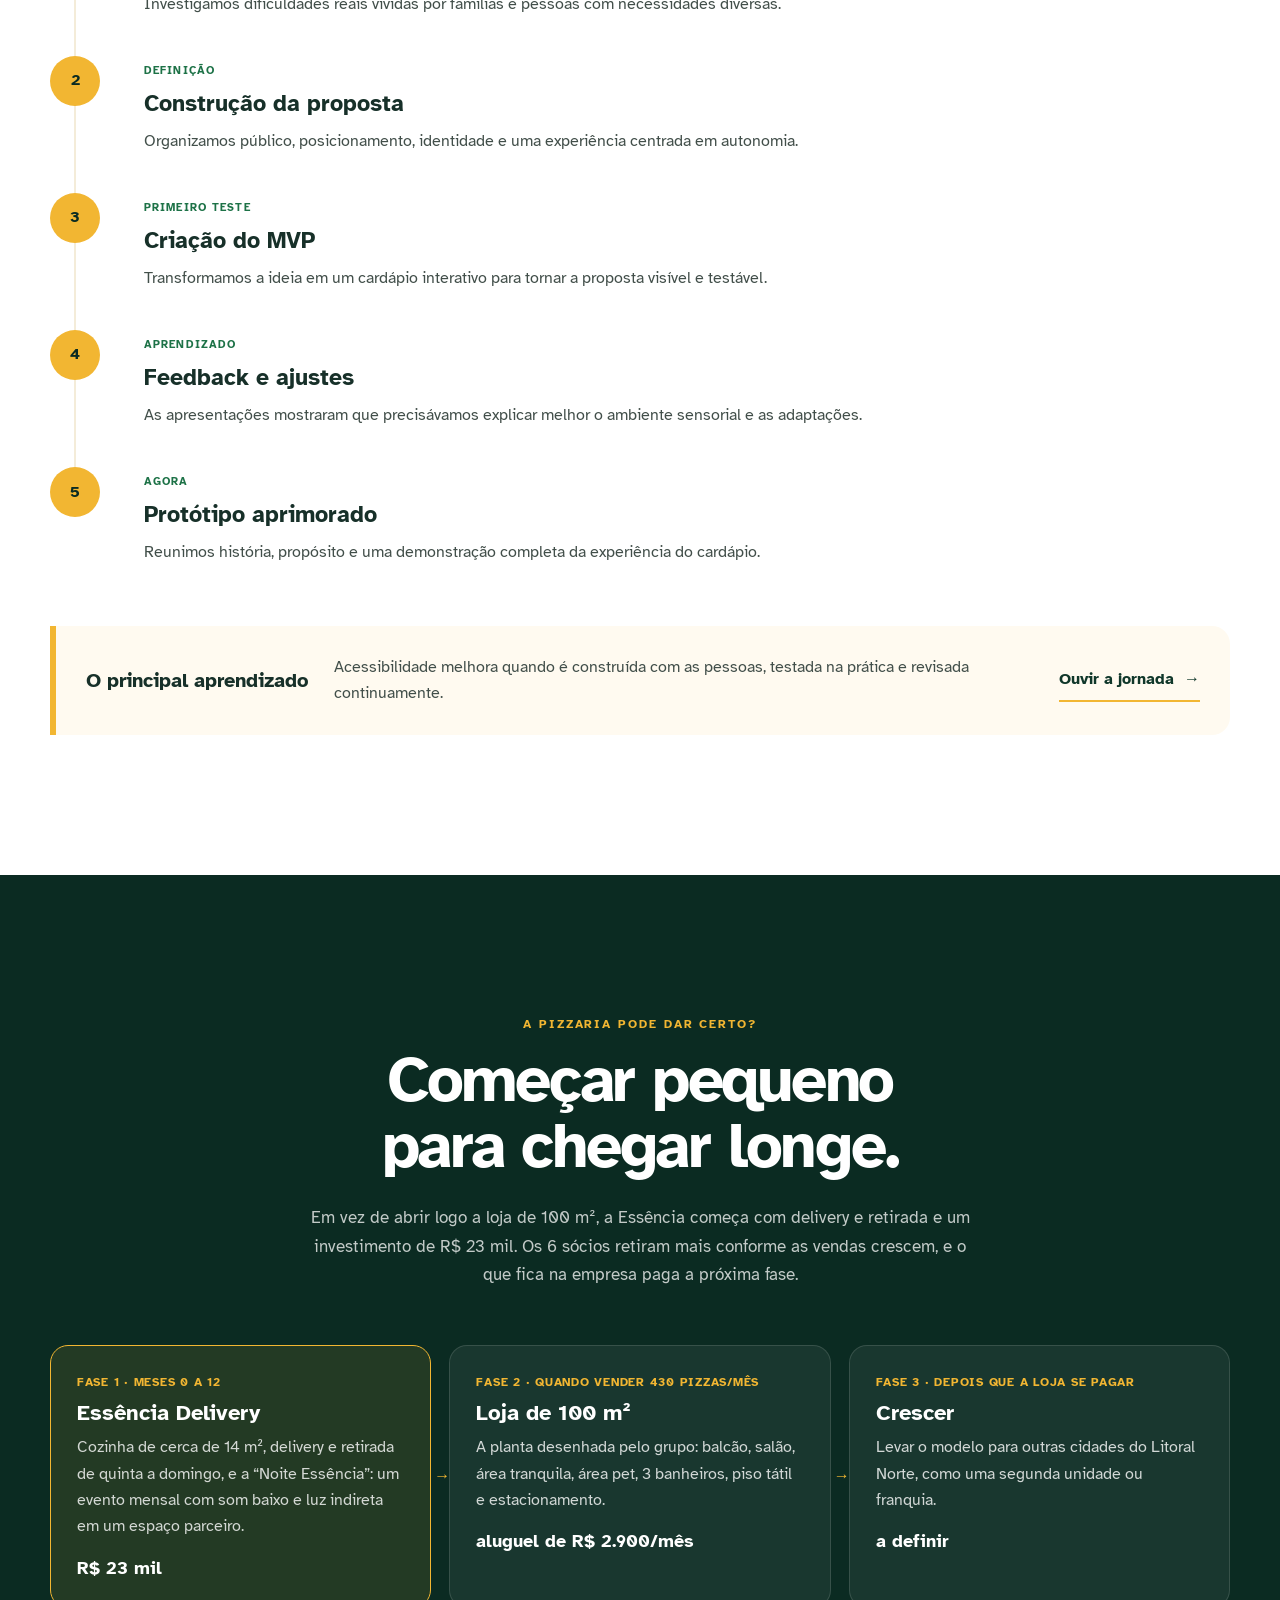
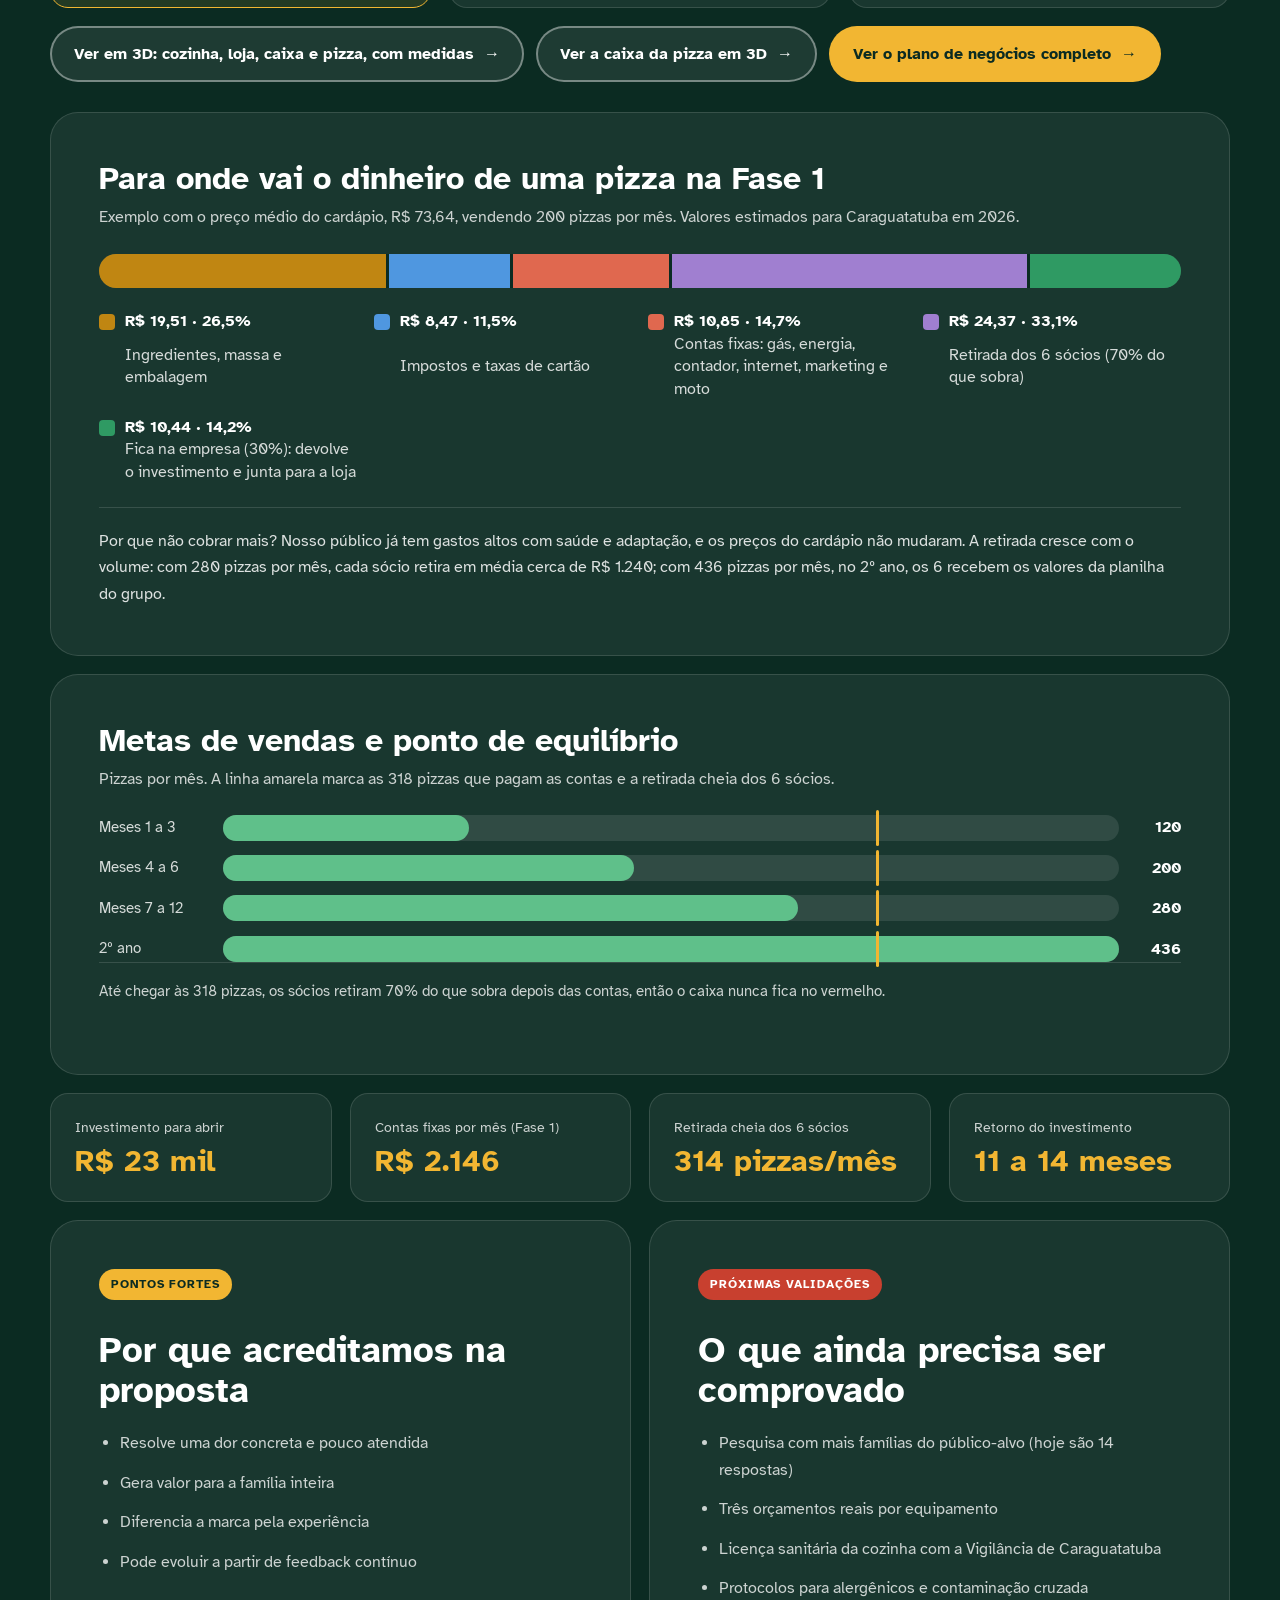
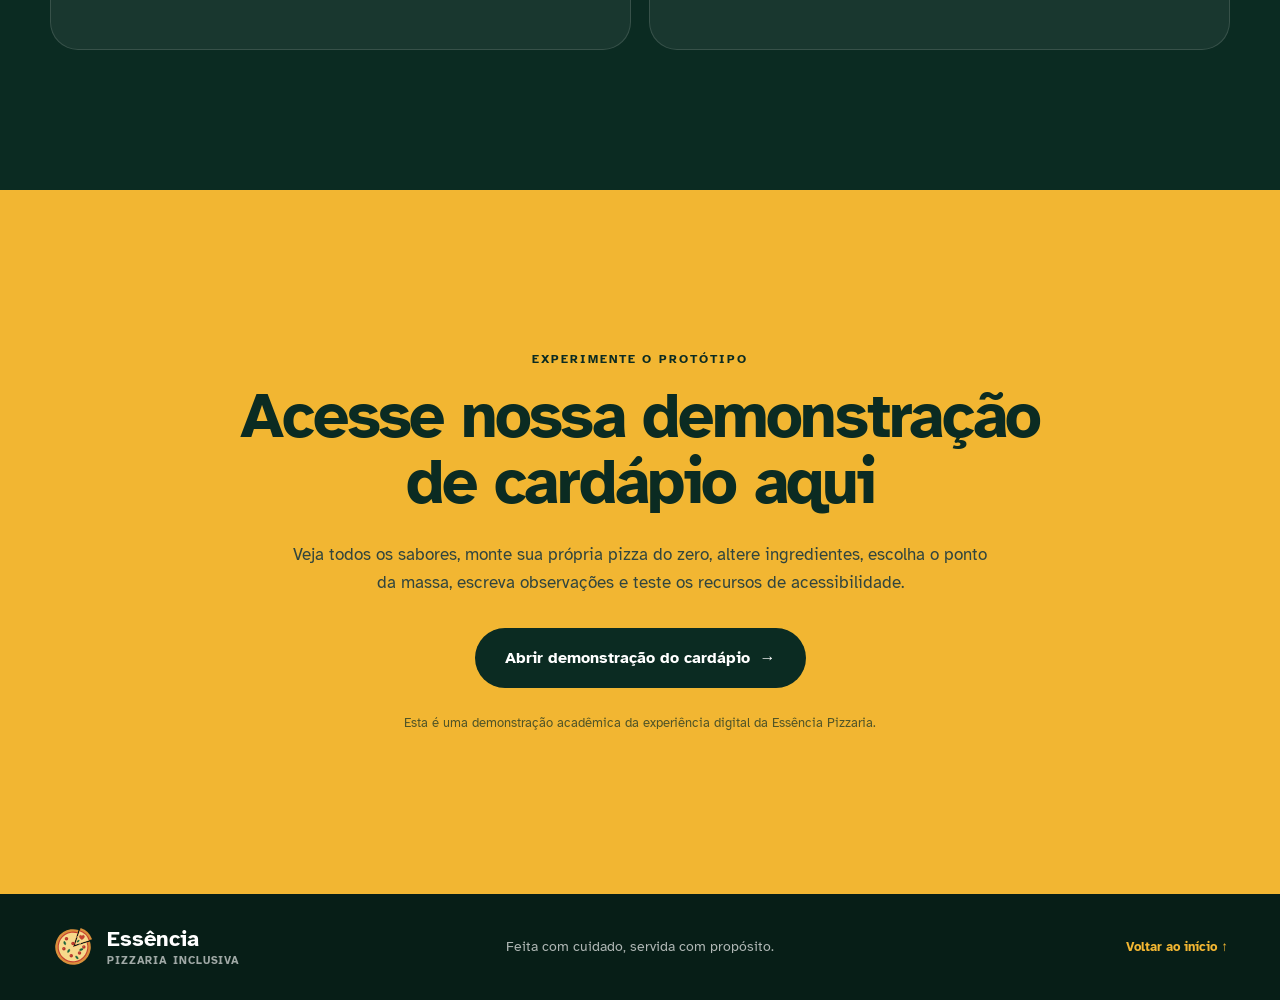
==== commit 2e058009: "Fase B: acessibilidade, SEO e desempenho - Preferencias de leitura (texto maior, contraste, foco, ou" ====
--- a/index.html
+++ b/index.html
@@ -5,7 +5,20 @@
   <meta name="viewport" content="width=device-width, initial-scale=1">
   <meta name="description" content="Conheça a origem, o funcionamento e a jornada da Essência Pizzaria, uma experiência pensada para acolher diferentes formas de perceber e escolher.">
   <meta name="theme-color" content="#173f31">
-  <title>Essência Pizzaria — Nossa história</title>
+  <title>Pizzaria inclusiva em Caraguatatuba | Essência</title>
+  <link rel="canonical" href="https://gg0185465-create.github.io/essencia-pizzaria/">
+  <meta name="referrer" content="strict-origin-when-cross-origin">
+  <meta property="og:type" content="website">
+  <meta property="og:locale" content="pt_BR">
+  <meta property="og:site_name" content="Essência Pizzaria">
+  <meta property="og:title" content="Pizzaria inclusiva em Caraguatatuba | Essência">
+  <meta property="og:description" content="Conheça a origem, o funcionamento e a jornada da Essência Pizzaria, uma experiência pensada para acolher diferentes formas de perceber e escolher.">
+  <meta property="og:url" content="https://gg0185465-create.github.io/essencia-pizzaria/">
+  <meta property="og:image" content="https://gg0185465-create.github.io/essencia-pizzaria/assets/og-essencia.jpg">
+  <meta property="og:image:width" content="1200">
+  <meta property="og:image:height" content="630">
+  <meta property="og:image:alt" content="Essência, pizzaria inclusiva em Caraguatatuba: família à mesa com cadeira de rodas.">
+  <meta name="twitter:card" content="summary_large_image">
   <link rel="icon" href="assets/logo-essencia-marca.svg" type="image/svg+xml">
   <link rel="apple-touch-icon" href="assets/logo-essencia-marca.svg">
   <link rel="preconnect" href="https://fonts.googleapis.com">
@@ -30,6 +43,7 @@
       <a href="#jornada">Nossa jornada</a>
       <a href="#viabilidade">Viabilidade</a>
       <a href="plano.html">Plano de negócios</a>
+      <a href="espaco-3d.html">O espaço em 3D</a>
     </nav>
 
     <div class="header-actions">
@@ -334,7 +348,7 @@
     <div vw-access-button class="active"></div>
     <div vw-plugin-wrapper><div class="vw-plugin-top-wrapper"></div></div>
   </div>
-  <script src="https://vlibras.gov.br/app/vlibras-plugin.js"></script>
+  <script src="https://vlibras.gov.br/app/vlibras-plugin.js" defer></script>
   <script src="app.js"></script>
   <script src="movimento.js"></script>
 </body>
--- a/styles.css
+++ b/styles.css
@@ -6,7 +6,7 @@
   --cream: #fffaf0;
   --cream-deep: #f4ecd9;
   --ink: #173029;
-  --muted: #5b6a64;
+  --muted: #424f4a;
   --yellow: #f2b632;
   --yellow-soft: #ffe59a;
   --red: #c8402f;
@@ -18,6 +18,7 @@
   --radius-md: 18px;
   --container: 1180px;
   --base-size: 16px;
+  --header-h: 76px;
 }
 
 * {
@@ -26,7 +27,7 @@
 
 html {
   scroll-behavior: smooth;
-  scroll-padding-top: 88px;
+  scroll-padding-top: calc(var(--header-h) + 12px);
 }
 
 body {
@@ -43,6 +44,11 @@
   --base-size: 19px;
 }
 
+/* "Texto maior" também aumenta o que é medido em rem (títulos, cards, tabelas). */
+html:has(body.large-text) {
+  font-size: 118.75%;
+}
+
 body.focus-mode * {
   animation: none !important;
   transition: none !important;
@@ -102,9 +108,11 @@
 
 .reading-progress span {
   display: block;
-  width: 0;
+  width: 100%;
   height: 100%;
   background: var(--yellow);
+  transform: scaleX(0);
+  transform-origin: left center;
 }
 
 .container {
@@ -123,8 +131,7 @@
   min-height: 76px;
   padding: 10px max(24px, calc((100vw - var(--container)) / 2));
   border-bottom: 1px solid rgba(23, 48, 41, 0.09);
-  background: rgba(255, 250, 240, 0.95);
-  backdrop-filter: blur(14px);
+  background: var(--cream);
 }
 
 .brand {
@@ -231,6 +238,7 @@
   overflow: hidden;
   color: var(--white);
   background: var(--green-950) url("assets/ambiente-essencia.png") center / cover no-repeat;
+  background-image: image-set(url("assets/ambiente-essencia.webp") type("image/webp"), url("assets/ambiente-essencia.png") type("image/png"));
 }
 
 .hero-overlay {
@@ -634,6 +642,16 @@
   grid-column: 1 / -1;
   color: var(--white);
   background: var(--purple);
+}
+
+.color-band.red small {
+  color: #ffffff;
+}
+
+.final-cta .eyebrow,
+.final-cta small,
+.cta-inner small {
+  color: var(--green-950);
 }
 
 .color-band small {
@@ -1102,13 +1120,59 @@
   background: #151515;
 }
 
+/* O botão de acessibilidade continuava branco com letra branca. */
+body.high-contrast .access-button {
+  color: #ffffff;
+  background: #000000;
+  border: 2px solid #ffffff;
+}
+
+body.high-contrast .access-button span {
+  color: #ffe100;
+}
+
+@media (max-width: 760px) {
+  .hero {
+    background-image: image-set(url("assets/ambiente-essencia-900.webp") type("image/webp"), url("assets/ambiente-essencia.png") type("image/png"));
+  }
+}
+
 @media (max-width: 1060px) {
+  :root {
+    --header-h: 124px;
+  }
+
   .site-header {
     grid-template-columns: 1fr auto;
-  }
-
+    row-gap: 6px;
+  }
+
+  /* Antes o menu sumia abaixo de 1060 px. Agora vira uma linha que rola para o lado. */
   .main-nav {
+    grid-column: 1 / -1;
+    grid-row: 2;
+    justify-content: flex-start;
+    gap: 22px;
+    margin-inline: -4px;
+    padding: 4px 4px 6px;
+    overflow-x: auto;
+    white-space: nowrap;
+    scrollbar-width: none;
+  }
+
+  .main-nav::-webkit-scrollbar {
     display: none;
+  }
+
+  .main-nav a {
+    padding: 6px 0;
+  }
+
+  .main-nav a[aria-current="page"] {
+    text-decoration: underline;
+    text-decoration-color: var(--yellow);
+    text-decoration-thickness: 3px;
+    text-underline-offset: 6px;
   }
 
   .feature-grid {
--- a/movimento.css
+++ b/movimento.css
@@ -82,7 +82,7 @@
 @keyframes girar { to { transform: translateY(-50%) rotate(360deg); } }
 
 /* Menu dos 7 apontamentos que acompanha a rolagem */
-.plano-spy { position: sticky; z-index: 900; top: 76px; margin-bottom: -1px; background: rgba(255, 250, 240, 0.94); border-bottom: 1px solid rgba(16, 55, 42, 0.1); backdrop-filter: blur(8px); transform: translateY(-8px); opacity: 0; pointer-events: none; transition: opacity 220ms ease, transform 260ms var(--ease-out); }
+.plano-spy { position: sticky; z-index: 900; top: var(--header-h, 76px); margin-bottom: -1px; background: var(--cream); border-bottom: 1px solid rgba(16, 55, 42, 0.1); transform: translateY(-8px); opacity: 0; pointer-events: none; transition: opacity 220ms ease, transform 260ms var(--ease-out); }
 .plano-spy.show { opacity: 1; transform: none; pointer-events: auto; }
 .plano-spy ol { display: flex; gap: 6px; max-width: var(--container); margin: 0 auto; padding: 8px 20px; overflow-x: auto; list-style: none; scrollbar-width: none; }
 .plano-spy ol::-webkit-scrollbar { display: none; }
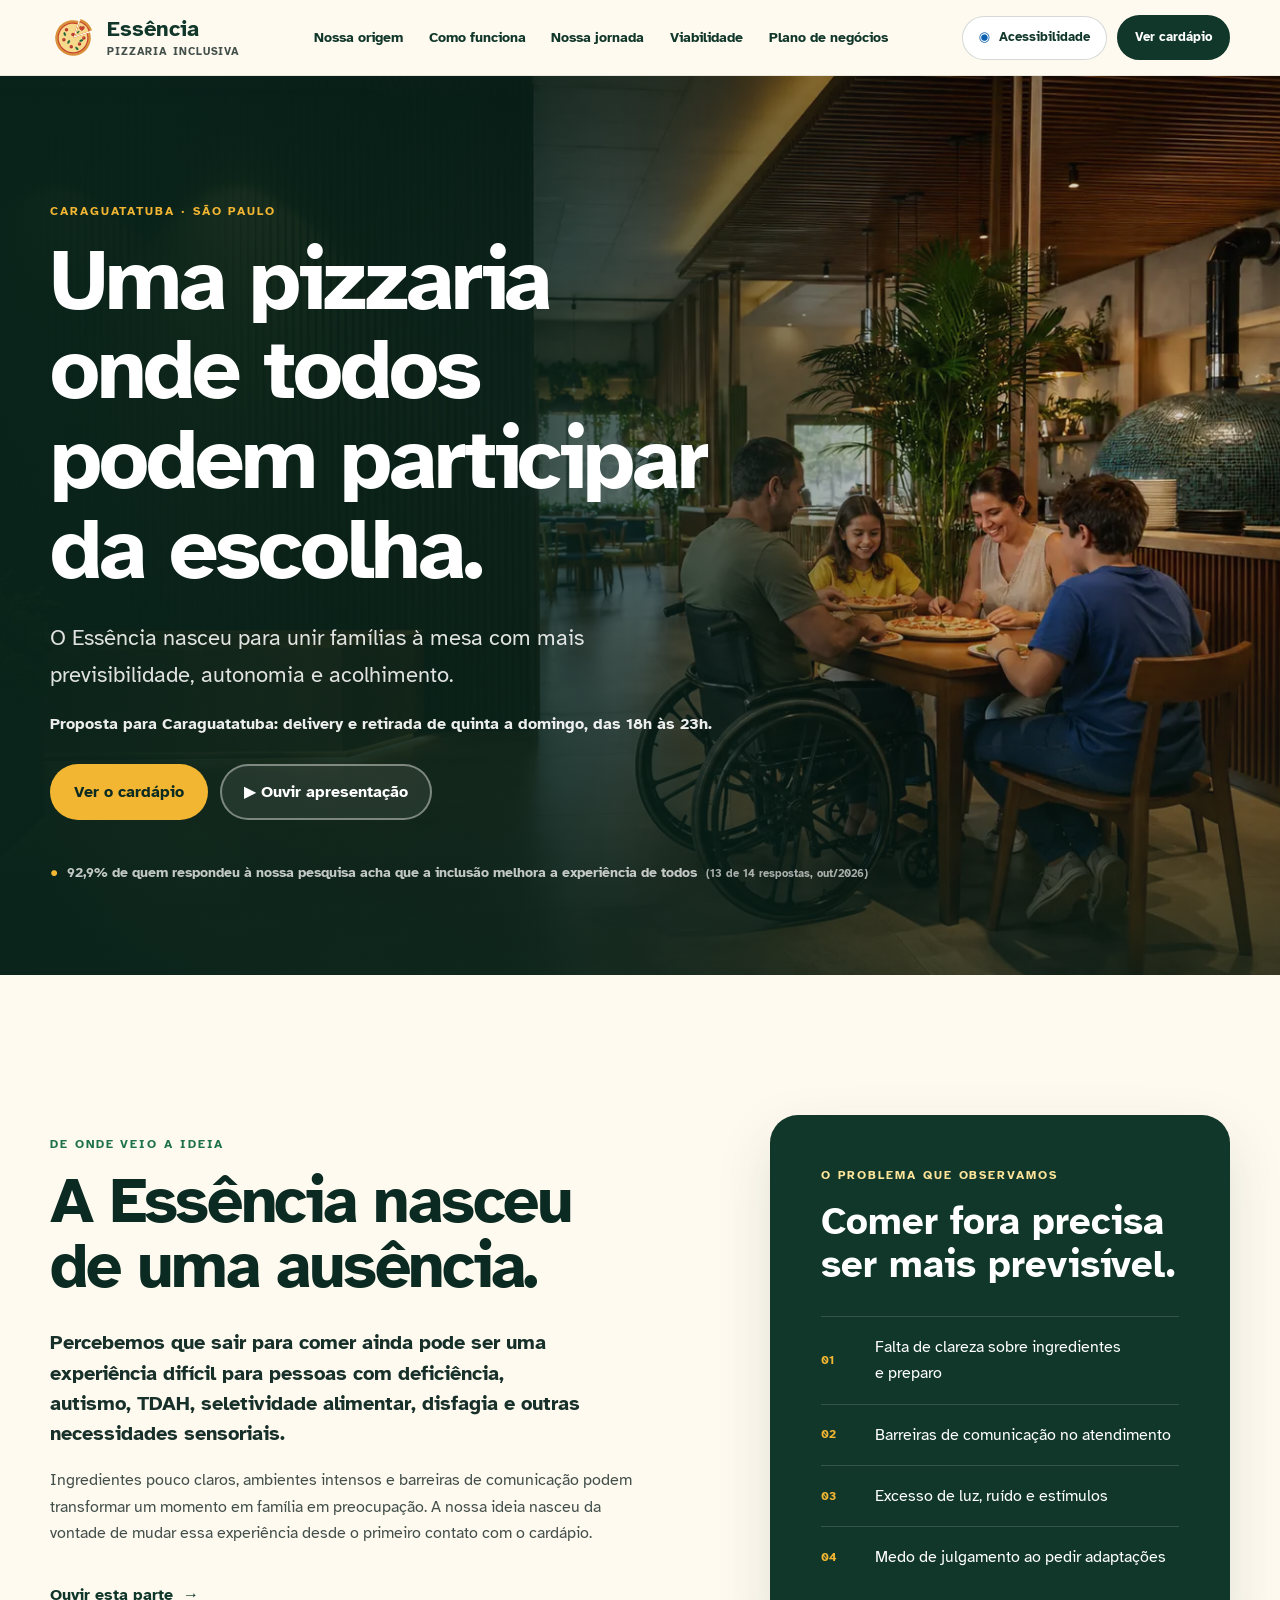
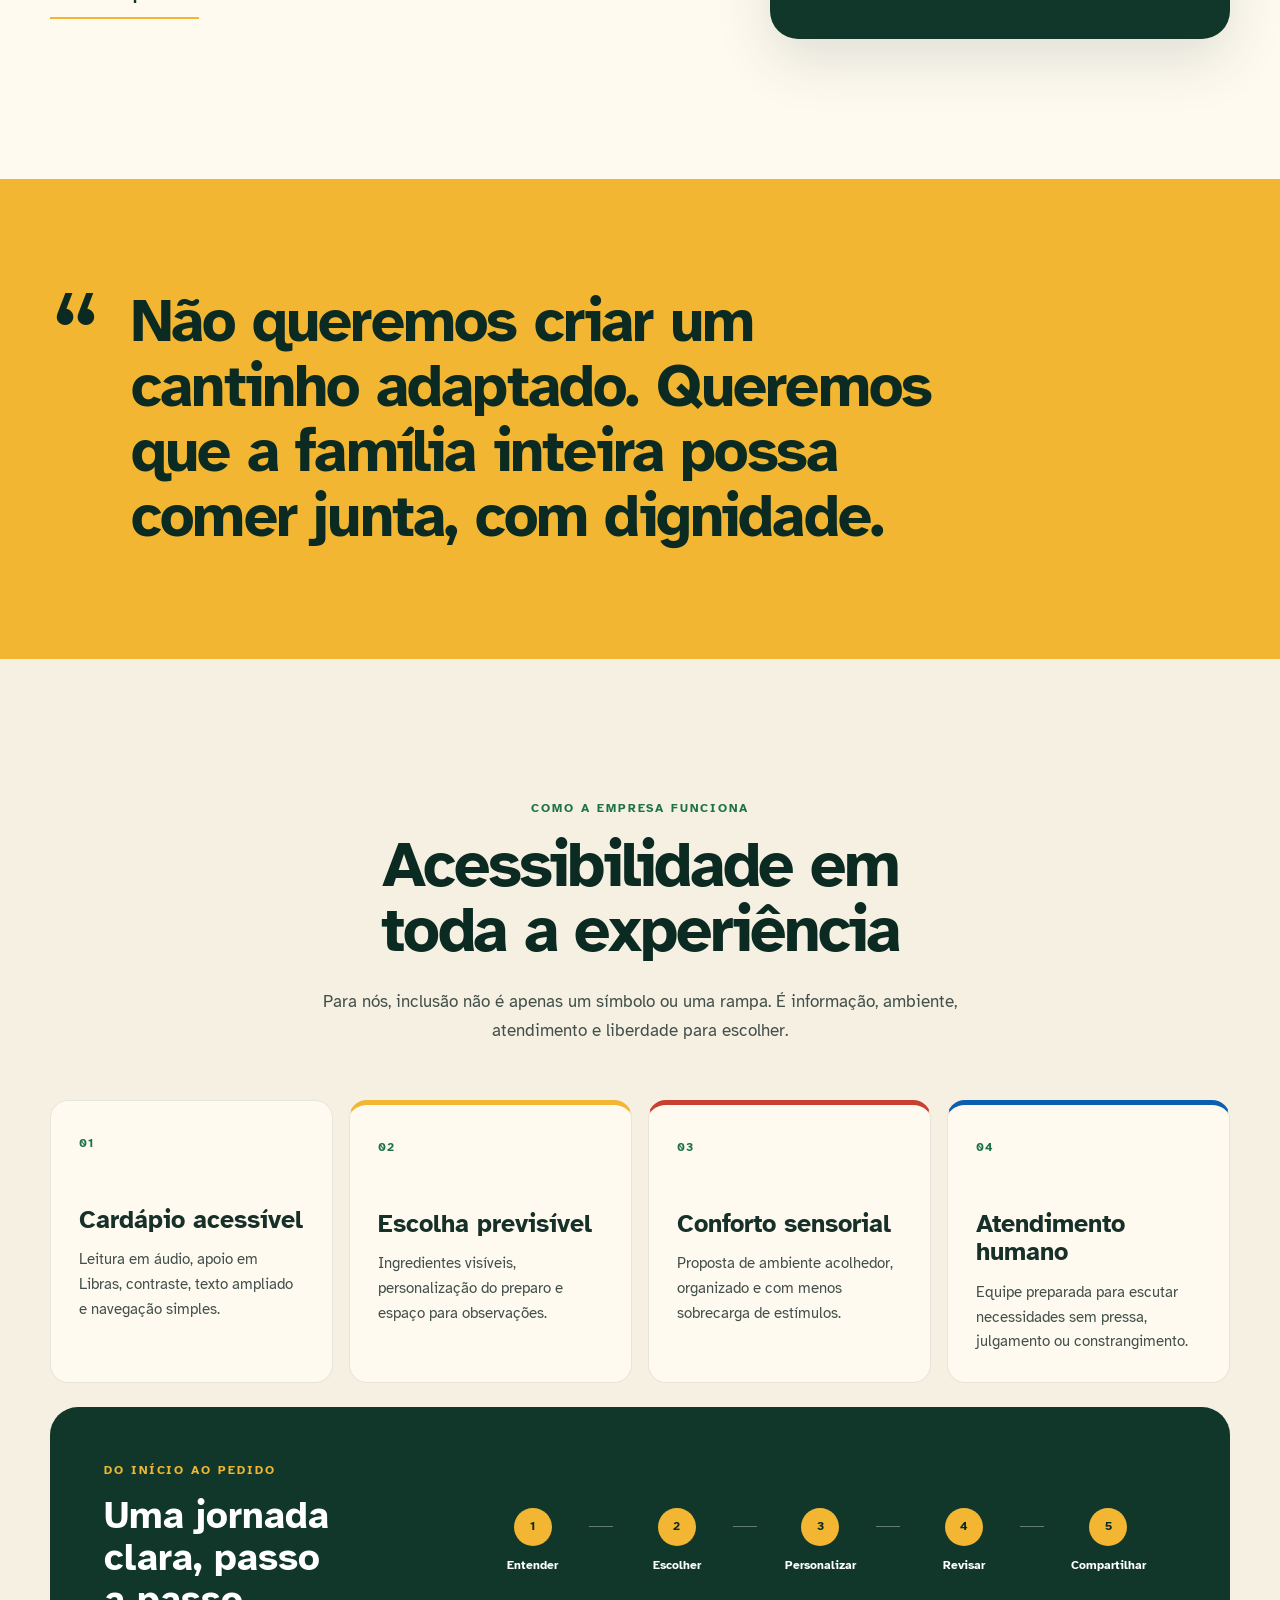
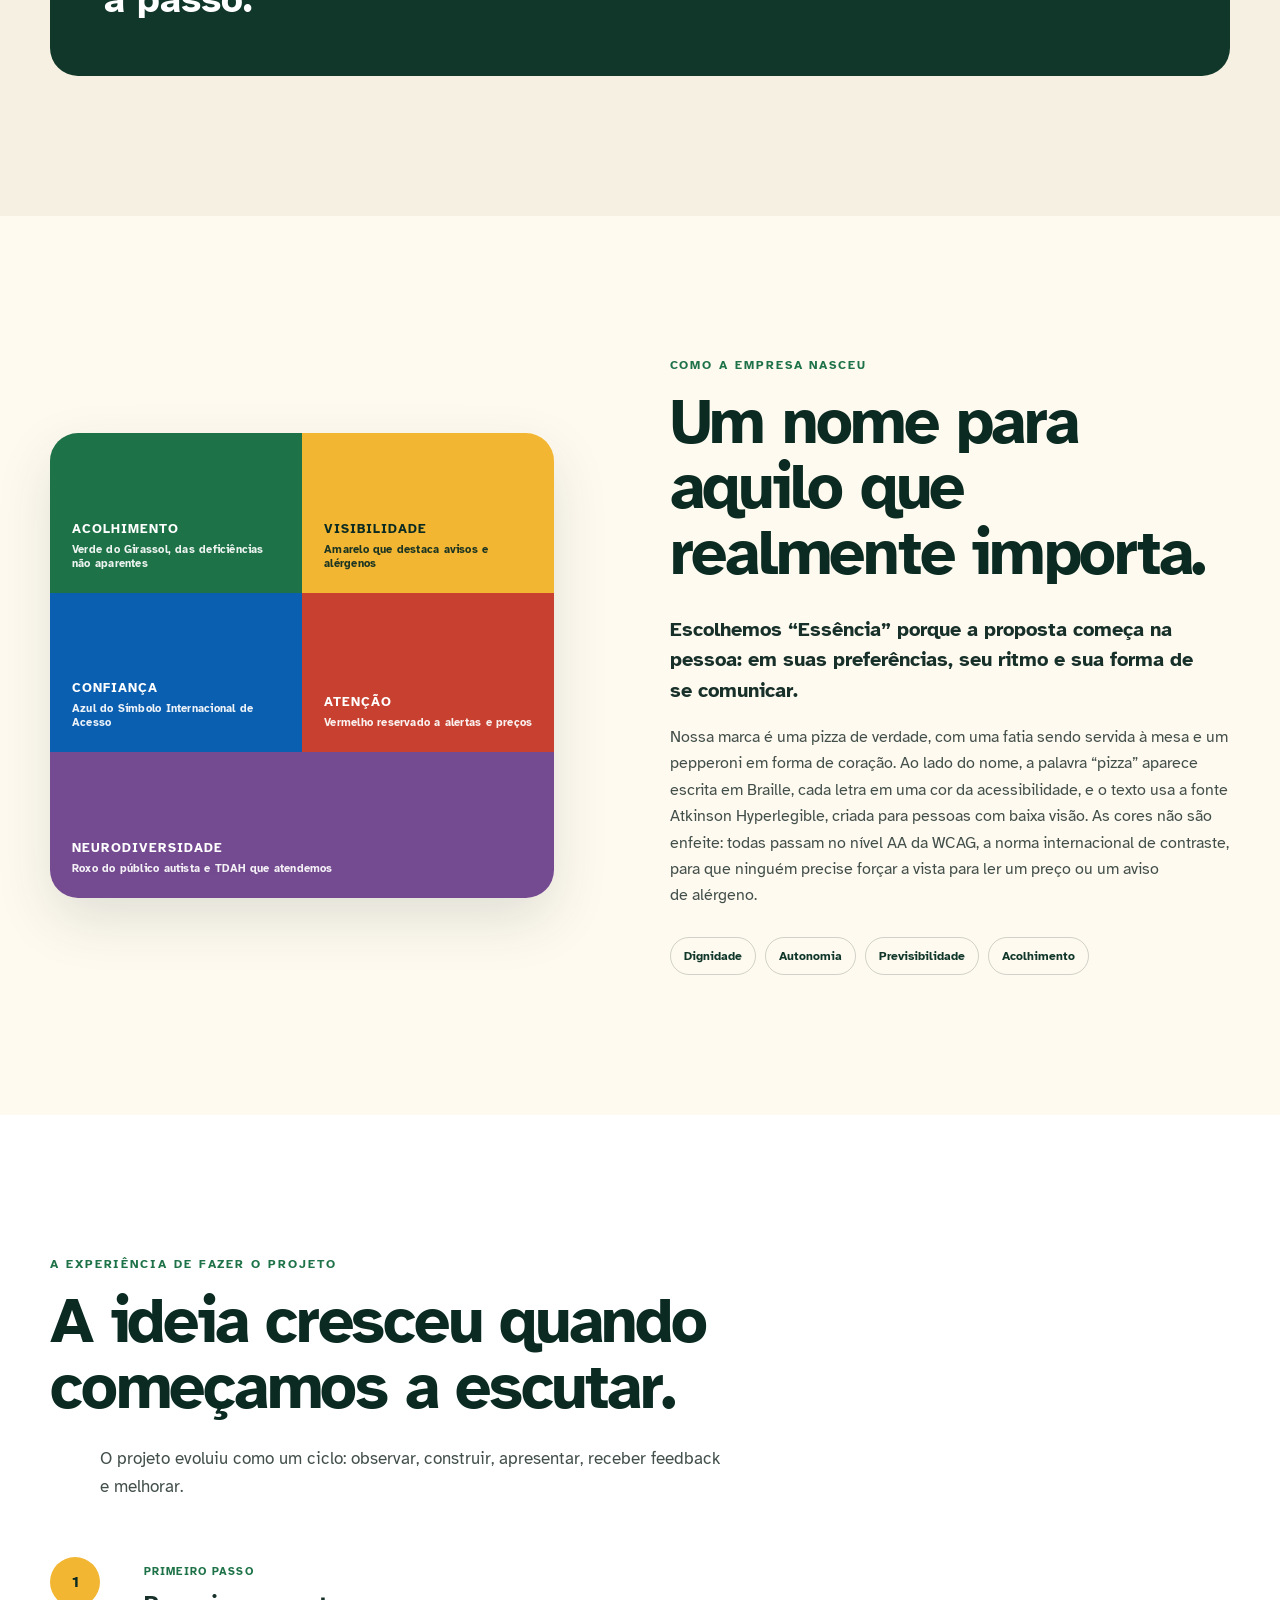
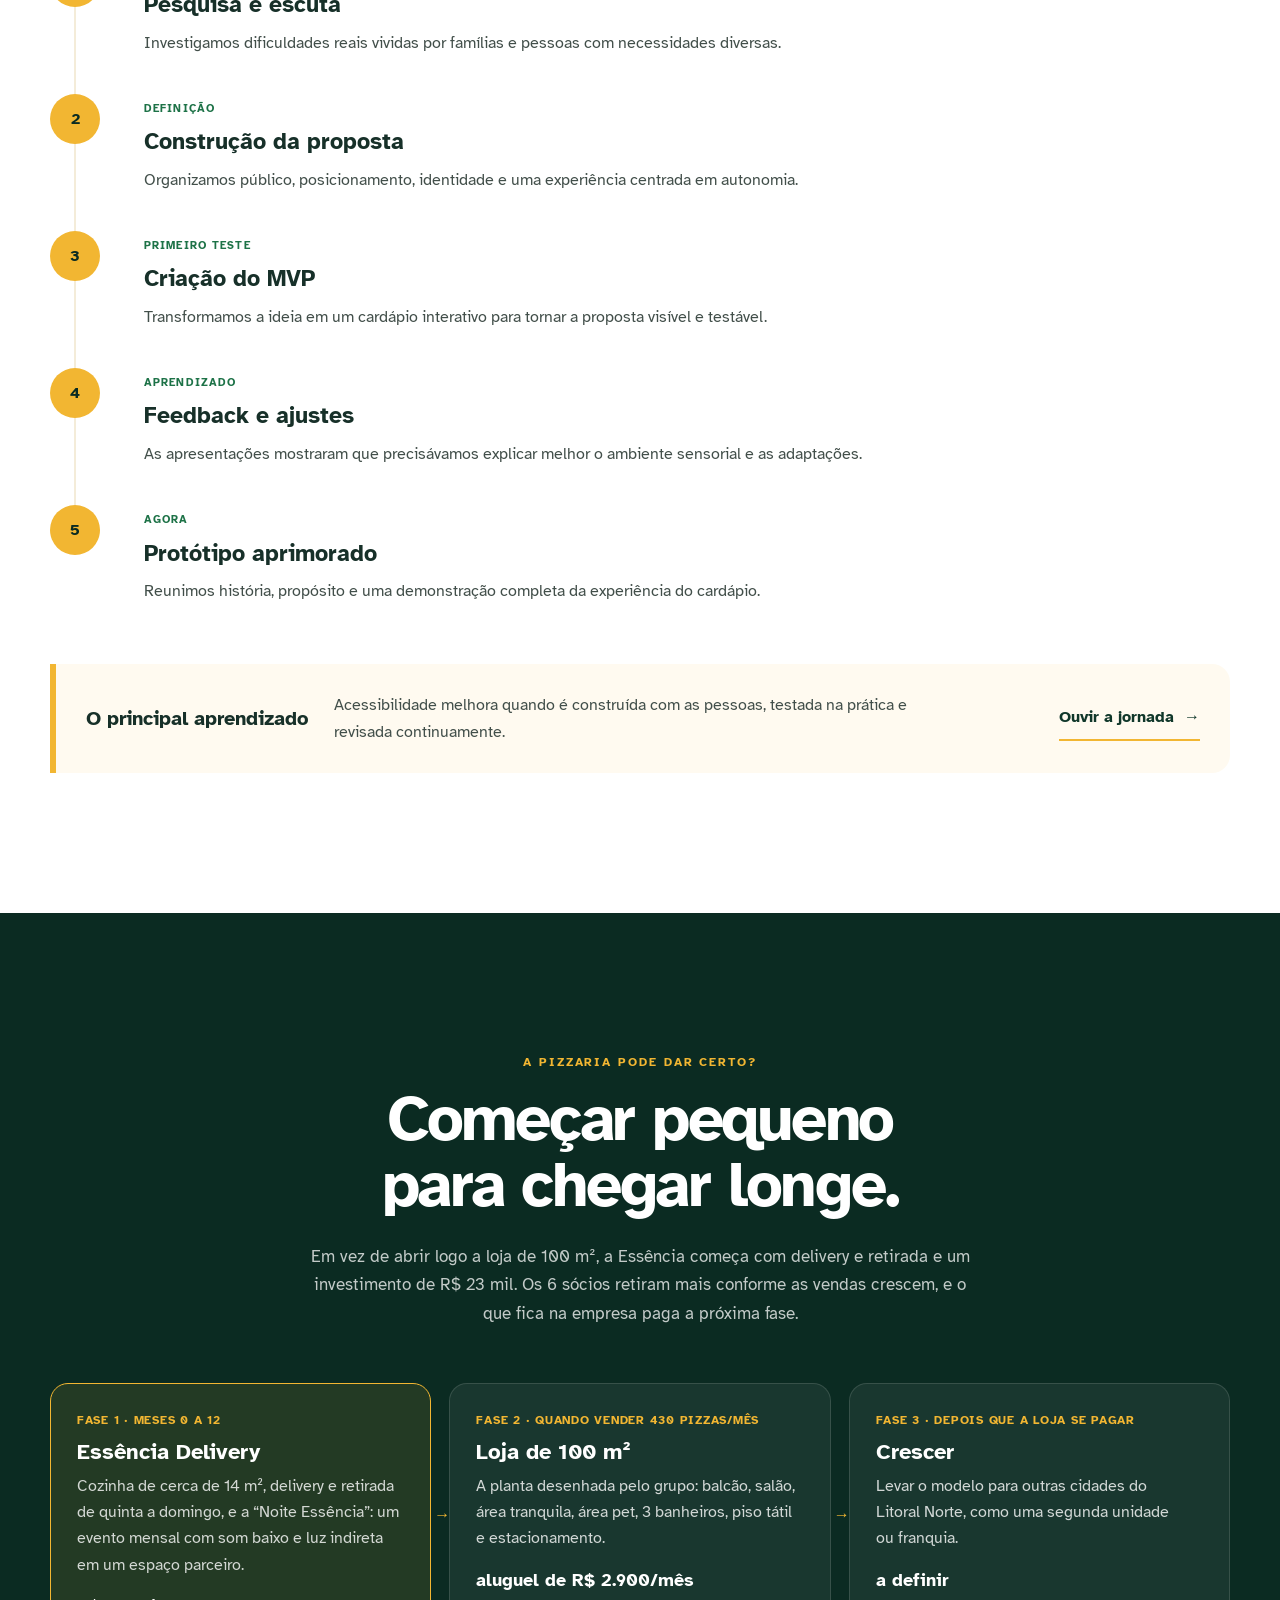
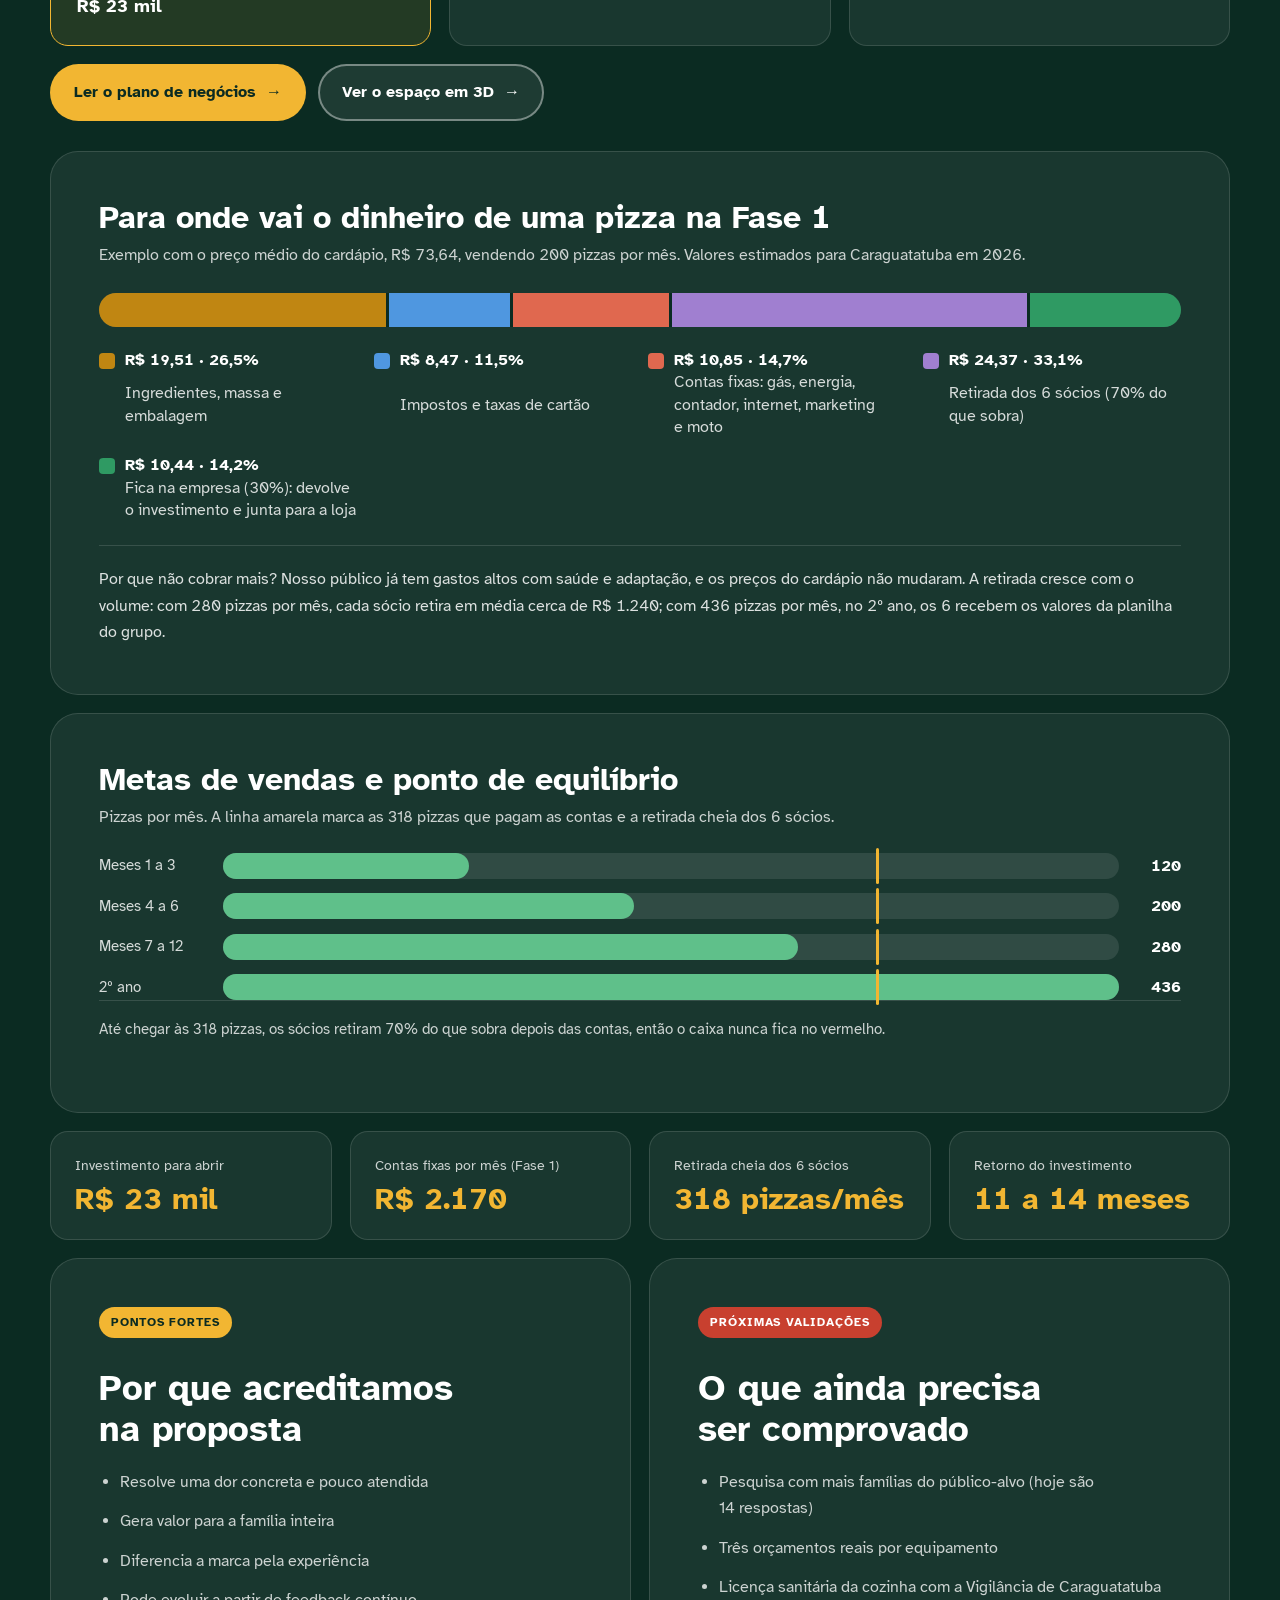
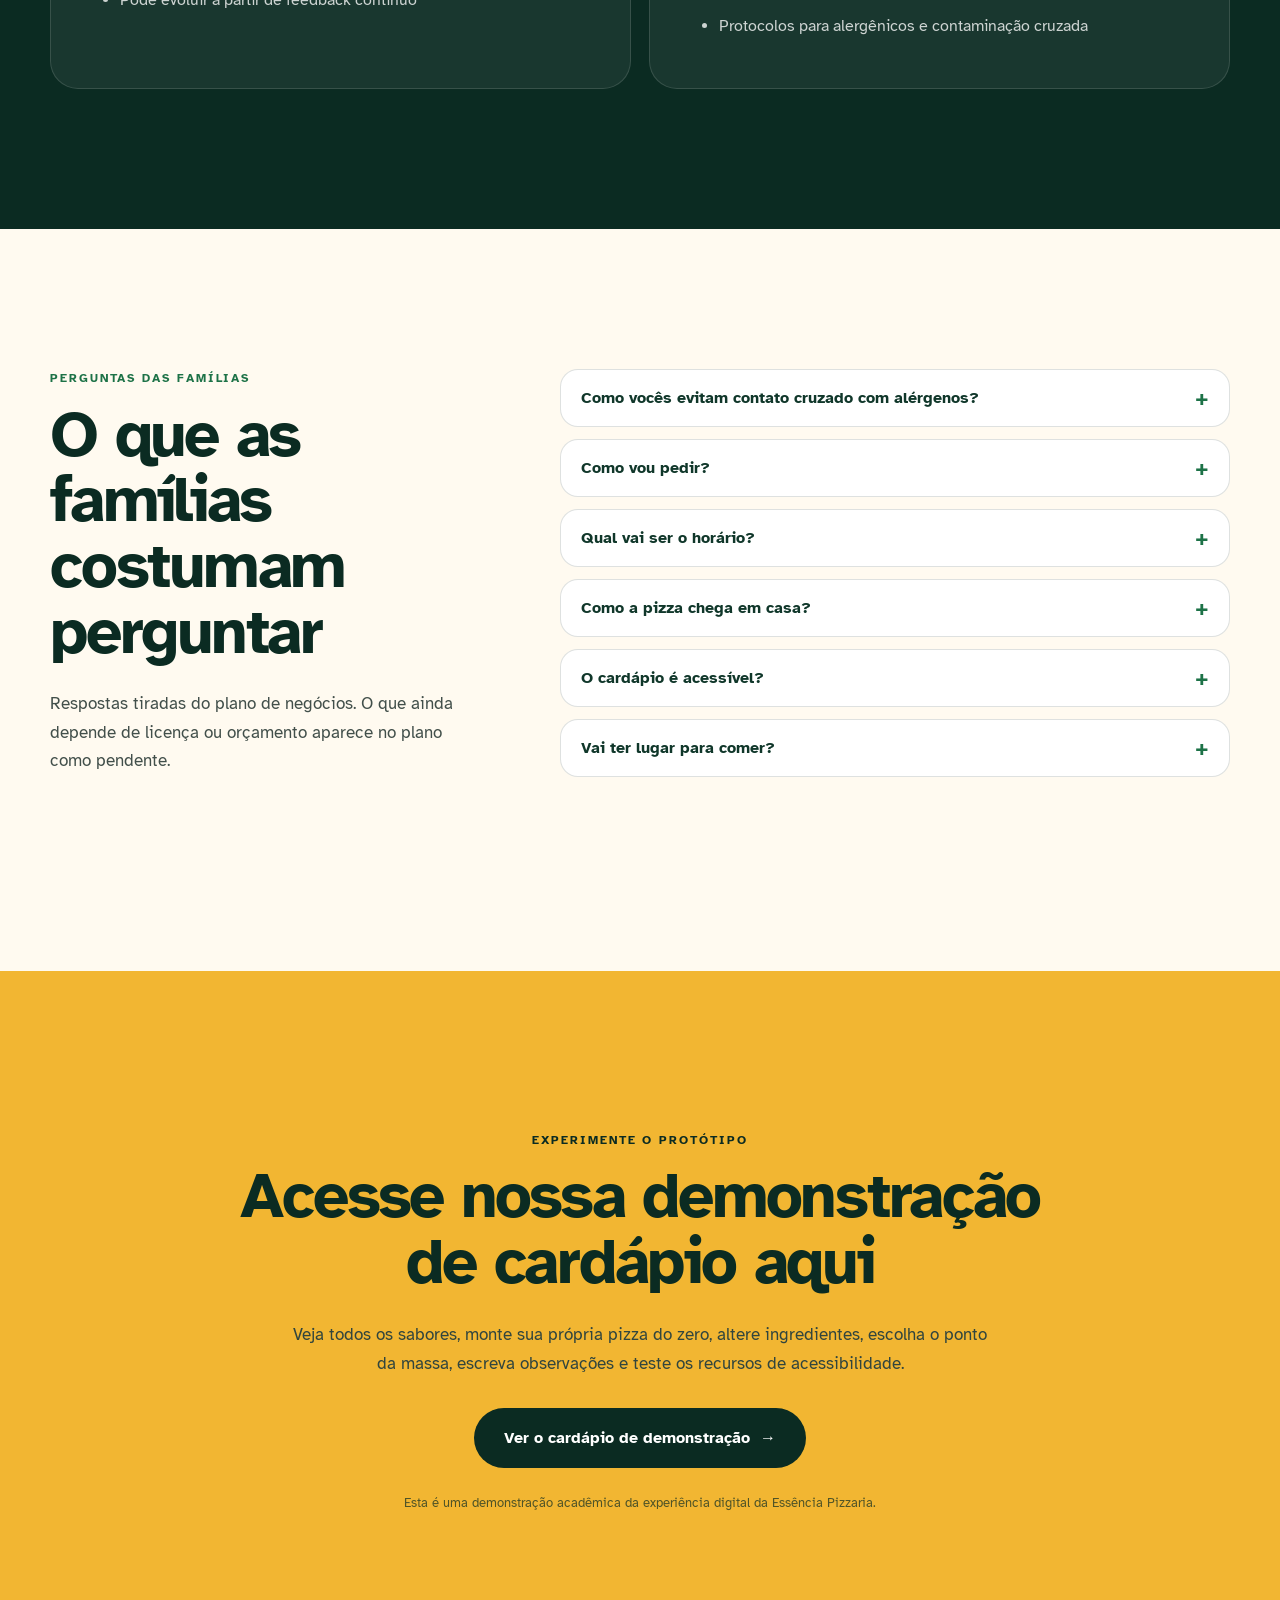
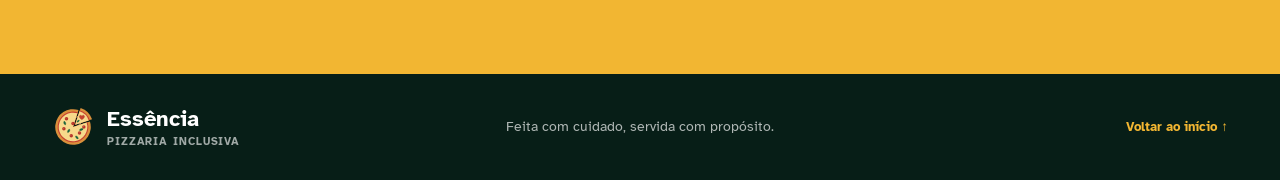
==== commit 5559c216: "Fase C: movimento mais calmo, perguntas das familias e cardapio - Inicio: frase com o fato principal" ====
--- a/index.html
+++ b/index.html
@@ -26,6 +26,7 @@
   <link rel="stylesheet" href="https://fonts.googleapis.com/css2?family=Atkinson+Hyperlegible:ital,wght@0,400;0,700;1,400;1,700&display=swap">
   <link rel="stylesheet" href="styles.css">
   <link rel="stylesheet" href="movimento.css">
+  <script type="application/ld+json">{"@context": "https://schema.org", "@type": "FAQPage", "mainEntity": [{"@type": "Question", "name": "Como vocês evitam contato cruzado com alérgenos?", "acceptedAnswer": {"@type": "Answer", "text": "Na proposta da cozinha, os utensílios são separados por cor, há uma bancada só para pedidos com restrição e cada pedido segue um checklist de restrições. Antes de fechar a caixa, uma segunda pessoa confere o pedido. Mesmo assim, retirar um ingrediente não elimina o risco de contato cruzado: escreva a alergia na observação do pedido."}}, {"@type": "Question", "name": "Como vou pedir?", "acceptedAnswer": {"@type": "Answer", "text": "A Fase 1 prevê pedidos pelo WhatsApp, pelo iFood e retirada no balcão. No cardápio do site você já vê cada ingrediente, a quantidade e os alérgenos antes de escolher."}}, {"@type": "Question", "name": "Qual vai ser o horário?", "acceptedAnswer": {"@type": "Answer", "text": "De quinta a domingo, das 18h às 23h. A massa é preparada à tarde."}}, {"@type": "Question", "name": "Como a pizza chega em casa?", "acceptedAnswer": {"@type": "Answer", "text": "Na caixa de papelão kraft com etiqueta em Braille, pictograma, os alérgenos do pedido e um lacre de papel na frente, que mostra se a caixa foi aberta depois da conferência na cozinha."}}, {"@type": "Question", "name": "O cardápio é acessível?", "acceptedAnswer": {"@type": "Answer", "text": "Sim. Ele tem leitura em áudio, tradutor de Libras (VLibras), texto maior, alto contraste e modo foco, e você pode montar a pizza do zero, ingrediente por ingrediente."}}, {"@type": "Question", "name": "Vai ter lugar para comer?", "acceptedAnswer": {"@type": "Answer", "text": "Na Fase 1, não: é delivery e retirada, mais a Noite Essência, um encontro mensal com som baixo e luz indireta em um espaço parceiro. A loja da Fase 2, com cerca de 100 m², terá área tranquila, área pet, banheiros acessíveis, piso tátil e estacionamento. Dá para ver a planta no espaço em 3D."}}]}</script>
 </head>
 <body>
   <a class="skip-link" href="#conteudo">Pular para o conteúdo</a>
@@ -43,7 +44,6 @@
       <a href="#jornada">Nossa jornada</a>
       <a href="#viabilidade">Viabilidade</a>
       <a href="plano.html">Plano de negócios</a>
-      <a href="espaco-3d.html">O espaço em 3D</a>
     </nav>
 
     <div class="header-actions">
@@ -61,11 +61,12 @@
         <p class="eyebrow light">Caraguatatuba · São Paulo</p>
         <h1 id="hero-title">Uma pizzaria onde todos podem participar da escolha.</h1>
         <p class="hero-lead">O Essência nasceu para unir famílias à mesa com mais previsibilidade, autonomia e acolhimento.</p>
+        <p class="hero-fact">Proposta para Caraguatatuba: delivery e retirada de quinta a domingo, das 18h às 23h.</p>
         <div class="hero-actions">
-          <a class="button primary" href="#origem">Conheça nossa história</a>
+          <a class="button primary" href="cardapio/index.html">Ver o cardápio</a>
           <button class="button ghost speech-trigger" type="button" data-speech="intro">▶ Ouvir apresentação</button>
         </div>
-        <p class="hero-note"><span aria-hidden="true">●</span> Feita com cuidado, servida com propósito.</p>
+        <p class="hero-note"><span aria-hidden="true">●</span> 92,9% de quem respondeu à nossa pesquisa acha que a inclusão melhora a experiência de todos <small>(13 de 14 respostas, out/2026)</small></p>
       </div>
     </section>
 
@@ -236,9 +237,8 @@
         </ol>
 
         <div class="phase-links">
-          <a class="button ghost" href="espaco-3d.html">Ver em 3D: cozinha, loja, caixa e pizza, com medidas <span aria-hidden="true">→</span></a>
-          <a class="button ghost" href="embalagem-3d.html">Ver a caixa da pizza em 3D <span aria-hidden="true">→</span></a>
-          <a class="button primary" href="plano.html">Ver o plano de negócios completo <span aria-hidden="true">→</span></a>
+          <a class="button primary" href="plano.html">Ler o plano de negócios <span aria-hidden="true">→</span></a>
+          <a class="button ghost" href="espaco-3d.html">Ver o espaço em 3D <span aria-hidden="true">→</span></a>
         </div>
 
         <div class="price-breakdown" aria-labelledby="breakdown-title">
@@ -307,12 +307,48 @@
       </div>
     </section>
 
+    <section class="section faq" id="perguntas" aria-labelledby="faq-title">
+      <div class="container faq-inner">
+        <div class="section-heading">
+          <p class="eyebrow">Perguntas das famílias</p>
+          <h2 id="faq-title">O que as famílias costumam perguntar</h2>
+          <p>Respostas tiradas do plano de negócios. O que ainda depende de licença ou orçamento aparece no plano como pendente.</p>
+        </div>
+        <div class="faq-list">
+          <details>
+            <summary>Como vocês evitam contato cruzado com alérgenos?</summary>
+            <p>Na proposta da cozinha, os utensílios são separados por cor, há uma bancada só para pedidos com restrição e cada pedido segue um checklist de restrições. Antes de fechar a caixa, uma segunda pessoa confere o pedido. Mesmo assim, retirar um ingrediente não elimina o risco de contato cruzado: escreva a alergia na observação do pedido.</p>
+          </details>
+          <details>
+            <summary>Como vou pedir?</summary>
+            <p>A Fase 1 prevê pedidos pelo WhatsApp, pelo iFood e retirada no balcão. No cardápio do site você já vê cada ingrediente, a quantidade e os alérgenos antes de escolher.</p>
+          </details>
+          <details>
+            <summary>Qual vai ser o horário?</summary>
+            <p>De quinta a domingo, das 18h às 23h. A massa é preparada à tarde.</p>
+          </details>
+          <details>
+            <summary>Como a pizza chega em casa?</summary>
+            <p>Na caixa de papelão kraft com etiqueta em Braille, pictograma, os alérgenos do pedido e um lacre de papel na frente, que mostra se a caixa foi aberta depois da conferência na cozinha.</p>
+          </details>
+          <details>
+            <summary>O cardápio é acessível?</summary>
+            <p>Sim. Ele tem leitura em áudio, tradutor de Libras (VLibras), texto maior, alto contraste e modo foco, e você pode montar a pizza do zero, ingrediente por ingrediente.</p>
+          </details>
+          <details>
+            <summary>Vai ter lugar para comer?</summary>
+            <p>Na Fase 1, não: é delivery e retirada, mais a Noite Essência, um encontro mensal com som baixo e luz indireta em um espaço parceiro. A loja da Fase 2, com cerca de 100 m², terá área tranquila, área pet, banheiros acessíveis, piso tátil e estacionamento. Dá para ver a planta no espaço em 3D.</p>
+          </details>
+        </div>
+      </div>
+    </section>
+
     <section class="final-cta" id="demonstracao" aria-labelledby="cta-title">
       <div class="container cta-inner">
         <p class="eyebrow">Experimente o protótipo</p>
         <h2 id="cta-title">Acesse nossa demonstração de cardápio aqui</h2>
         <p>Veja todos os sabores, monte sua própria pizza do zero, altere ingredientes, escolha o ponto da massa, escreva observações e teste os recursos de acessibilidade.</p>
-        <a class="button primary large" href="cardapio/index.html">Abrir demonstração do cardápio <span aria-hidden="true">→</span></a>
+        <a class="button primary large" href="cardapio/index.html">Ver o cardápio de demonstração <span aria-hidden="true">→</span></a>
         <small>Esta é uma demonstração acadêmica da experiência digital da Essência Pizzaria.</small>
       </div>
     </section>
--- a/styles.css
+++ b/styles.css
@@ -175,6 +175,7 @@
 }
 
 .main-nav a {
+  white-space: nowrap;
   color: var(--green-900);
   font-size: 0.88rem;
   font-weight: 750;
@@ -1040,7 +1041,7 @@
   opacity: 0;
   pointer-events: none;
   transform: translateY(12px);
-  transition: 180ms ease;
+  transition: opacity 180ms ease, transform 180ms ease;
 }
 
 .toast.visible {
@@ -1432,3 +1433,89 @@
 @media (prefers-reduced-motion: reduce) {
   .animate-bars .seg, .sales-track i { transition: none; }
 }
+
+/* Títulos equilibrados, parágrafos sem palavra sozinha, números que não "pulam" */
+h1, h2, h3 { text-wrap: balance; }
+p, li, figcaption, dd { text-wrap: pretty; }
+table, .stat strong, .key-numbers dd, .sales-row strong, .price-breakdown, .pizza-price, .cart-item-price, .cart-total, .builder-total, #custom-total, #builder-total, .stepper-value, .v3d-table, .line-legend { font-variant-numeric: tabular-nums; }
+
+/* Faixa de fato concreto no hero */
+.hero-fact {
+  margin: -14px 0 26px;
+  color: rgba(255, 255, 255, 0.92);
+  font-weight: 700;
+}
+
+.hero-note small {
+  opacity: 0.85;
+}
+
+/* Perguntas das famílias */
+.faq-inner {
+  display: grid;
+  grid-template-columns: minmax(0, 0.8fr) minmax(0, 1.2fr);
+  gap: clamp(28px, 5vw, 64px);
+  align-items: start;
+}
+
+.faq-list {
+  display: grid;
+  gap: 12px;
+}
+
+.faq-list details {
+  border: 1px solid rgba(23, 48, 41, 0.14);
+  border-radius: var(--radius-md);
+  background: var(--white);
+}
+
+.faq-list summary {
+  display: flex;
+  justify-content: space-between;
+  gap: 16px;
+  min-height: 56px;
+  align-items: center;
+  padding: 14px 20px;
+  color: var(--green-900);
+  font-weight: 800;
+  cursor: pointer;
+  list-style: none;
+}
+
+.faq-list summary::-webkit-details-marker {
+  display: none;
+}
+
+.faq-list summary::after {
+  content: "+";
+  flex: 0 0 auto;
+  color: var(--green-700);
+  font-size: 1.4rem;
+  line-height: 1;
+}
+
+.faq-list details[open] summary::after {
+  content: "−";
+}
+
+.faq-list details p {
+  margin: 0;
+  padding: 0 20px 18px;
+  color: var(--muted);
+}
+
+body.high-contrast .faq-list details {
+  border-color: #ffffff;
+  background: #000000;
+}
+
+body.high-contrast .faq-list summary,
+body.high-contrast .faq-list details p {
+  color: #ffffff;
+}
+
+@media (max-width: 900px) {
+  .faq-inner {
+    grid-template-columns: 1fr;
+  }
+}
--- a/movimento.css
+++ b/movimento.css
@@ -5,23 +5,23 @@
 }
 
 /* Entradas ao rolar: só escondem quando o script está ativo */
-.mv .rv { opacity: 0; transform: translateY(18px); transition: opacity 600ms var(--ease-out) var(--d, 0ms), transform 700ms var(--ease-out) var(--d, 0ms); }
+.mv .rv { opacity: 0; transform: translateY(12px); transition: opacity 450ms var(--ease-out) var(--d, 0ms), transform 450ms var(--ease-out) var(--d, 0ms); }
 .mv .rv.is-in { opacity: 1; transform: none; }
 
 /* Barras horizontais do plano crescem da esquerda */
 .plano-page .hbars i { position: relative; overflow: hidden; background: #e8e2d2 !important; }
-.plano-page .hbars i::before { content: ""; position: absolute; inset: 0 auto 0 0; width: calc(var(--v) * 1%); border-radius: 4px; background: var(--bar, var(--c1)); transform-origin: left center; transition: transform 1000ms var(--ease-out); }
+.plano-page .hbars i::before { content: ""; position: absolute; inset: 0 auto 0 0; width: calc(var(--v) * 1%); border-radius: 4px; background: var(--bar, var(--c1)); transform-origin: left center; transition: transform 700ms var(--ease-out); }
 .plano-page .hbars.cap i::before { --bar: var(--c3); }
 .plano-page .hbars.cap li:first-child i::before { --bar: var(--c2); }
 .plano-page .hbars.cap li.max i::before { background: repeating-linear-gradient(135deg, #9aa8a2 0 4px, #c9d1cd 4px 8px); }
-.plano-page .hbars li:nth-child(2) i::before { transition-delay: 70ms; }
-.plano-page .hbars li:nth-child(3) i::before { transition-delay: 140ms; }
-.plano-page .hbars li:nth-child(4) i::before { transition-delay: 210ms; }
-.plano-page .hbars li:nth-child(5) i::before { transition-delay: 280ms; }
-.plano-page .hbars li:nth-child(6) i::before { transition-delay: 350ms; }
-.plano-page .hbars li:nth-child(7) i::before { transition-delay: 420ms; }
-.plano-page .hbars li:nth-child(8) i::before { transition-delay: 490ms; }
-.plano-page .hbars li:nth-child(9) i::before { transition-delay: 560ms; }
+.plano-page .hbars li:nth-child(2) i::before { transition-delay: 50ms; }
+.plano-page .hbars li:nth-child(3) i::before { transition-delay: 100ms; }
+.plano-page .hbars li:nth-child(4) i::before { transition-delay: 150ms; }
+.plano-page .hbars li:nth-child(5) i::before { transition-delay: 200ms; }
+.plano-page .hbars li:nth-child(6) i::before { transition-delay: 250ms; }
+.plano-page .hbars li:nth-child(7) i::before { transition-delay: 300ms; }
+.plano-page .hbars li:nth-child(8) i::before { transition-delay: 350ms; }
+.plano-page .hbars li:nth-child(9) i::before { transition-delay: 400ms; }
 .mv .hbars:not(.is-in) i::before { transform: scaleX(0); }
 
 /* Barra empilhada do preço */
@@ -32,7 +32,7 @@
 .mv .stackbar:not(.is-in) span { transform: scaleX(0.2); opacity: 0; }
 
 /* Cronograma */
-.g-row i { transform-origin: left center; transition: transform 900ms var(--ease-out); }
+.g-row i { transform-origin: left center; transition: transform 700ms var(--ease-out); }
 .g-row em { transition: transform 400ms var(--ease-out), opacity 300ms ease; }
 .g-row:nth-child(3) i { transition-delay: 80ms; }
 .g-row:nth-child(4) i { transition-delay: 160ms; }
@@ -56,7 +56,7 @@
     transition: transform 220ms var(--ease-out), box-shadow 220ms ease;
   }
   .mv .plano-page .card.rv.is-in, .mv .feature-card.rv.is-in, .mv .phase.rv.is-in, .mv .key-numbers > div.rv.is-in {
-    transition: opacity 600ms var(--ease-out) var(--d, 0ms), transform 220ms var(--ease-out), box-shadow 220ms ease;
+    transition: opacity 450ms var(--ease-out) var(--d, 0ms), transform 220ms var(--ease-out), box-shadow 220ms ease;
   }
   .plano-page .card:hover, .feature-card:hover, .phase:hover, .checklist a:hover {
     transform: translateY(-4px);
@@ -71,12 +71,12 @@
 .button, .menu-button, .checklist a, .seg-btn { -webkit-tap-highlight-color: transparent; }
 .button:active, .menu-button:active, .checklist a:active, .seg-btn:active { transform: scale(0.97); }
 
-/* Pizza girando devagar no topo do plano (decoração) */
+/* Pizza parada no topo do plano (decoração; não gira mais) */
 .plano-page .sub-hero { position: relative; overflow: hidden; }
 .plano-page .sub-hero::after {
   content: ""; position: absolute; z-index: 0; right: -90px; top: 50%; width: clamp(240px, 34vw, 440px); aspect-ratio: 1;
   background: url("assets/logo-essencia-marca.svg") center / contain no-repeat; opacity: 0.13;
-  transform: translateY(-50%); animation: girar 60s linear infinite; pointer-events: none;
+  transform: translateY(-50%); pointer-events: none;
 }
 .plano-page .sub-hero .container { position: relative; z-index: 1; }
 @keyframes girar { to { transform: translateY(-50%) rotate(360deg); } }
@@ -95,6 +95,12 @@
 .spy-progress { height: 3px; background: rgba(16, 55, 42, 0.08); }
 .spy-progress i { display: block; height: 100%; background: linear-gradient(90deg, var(--green-700), var(--yellow), var(--blue), var(--red)); transform: scaleX(0); transform-origin: left center; }
 
+/* Diálogos entram com um fade curto (a saída é imediata) */
+dialog[open] { animation: entrar-dialogo 200ms var(--ease-out); }
+dialog[open]::backdrop { animation: entrar-fundo 200ms ease; }
+@keyframes entrar-dialogo { from { opacity: 0; transform: translateY(8px) scale(0.97); } }
+@keyframes entrar-fundo { from { opacity: 0; } }
+
 /* Acessibilidade: modo foco e menos movimento */
 body.focus-mode .rv, body.focus-mode .stackbar span, body.focus-mode .g-row i, body.focus-mode .g-row em, body.focus-mode .hbars i::before { opacity: 1 !important; transform: none !important; }
 body.focus-mode.plano-page .sub-hero::after { display: none; }
@@ -104,6 +110,7 @@
 @media (prefers-reduced-motion: reduce) {
   .mv .rv, .mv .stackbar span, .mv .g-row i, .mv .g-row em, .mv .hbars i::before { opacity: 1 !important; transform: none !important; transition: opacity 200ms ease !important; }
   .plano-page .sub-hero::after { animation: none; }
+  dialog[open], dialog[open]::backdrop { animation-name: entrar-fundo; animation-duration: 150ms; }
   .flow li.lit b { transform: none; }
 }
 @media (max-width: 560px) { .plano-spy a span { display: none; } .plano-spy a { padding: 6px 8px; } }
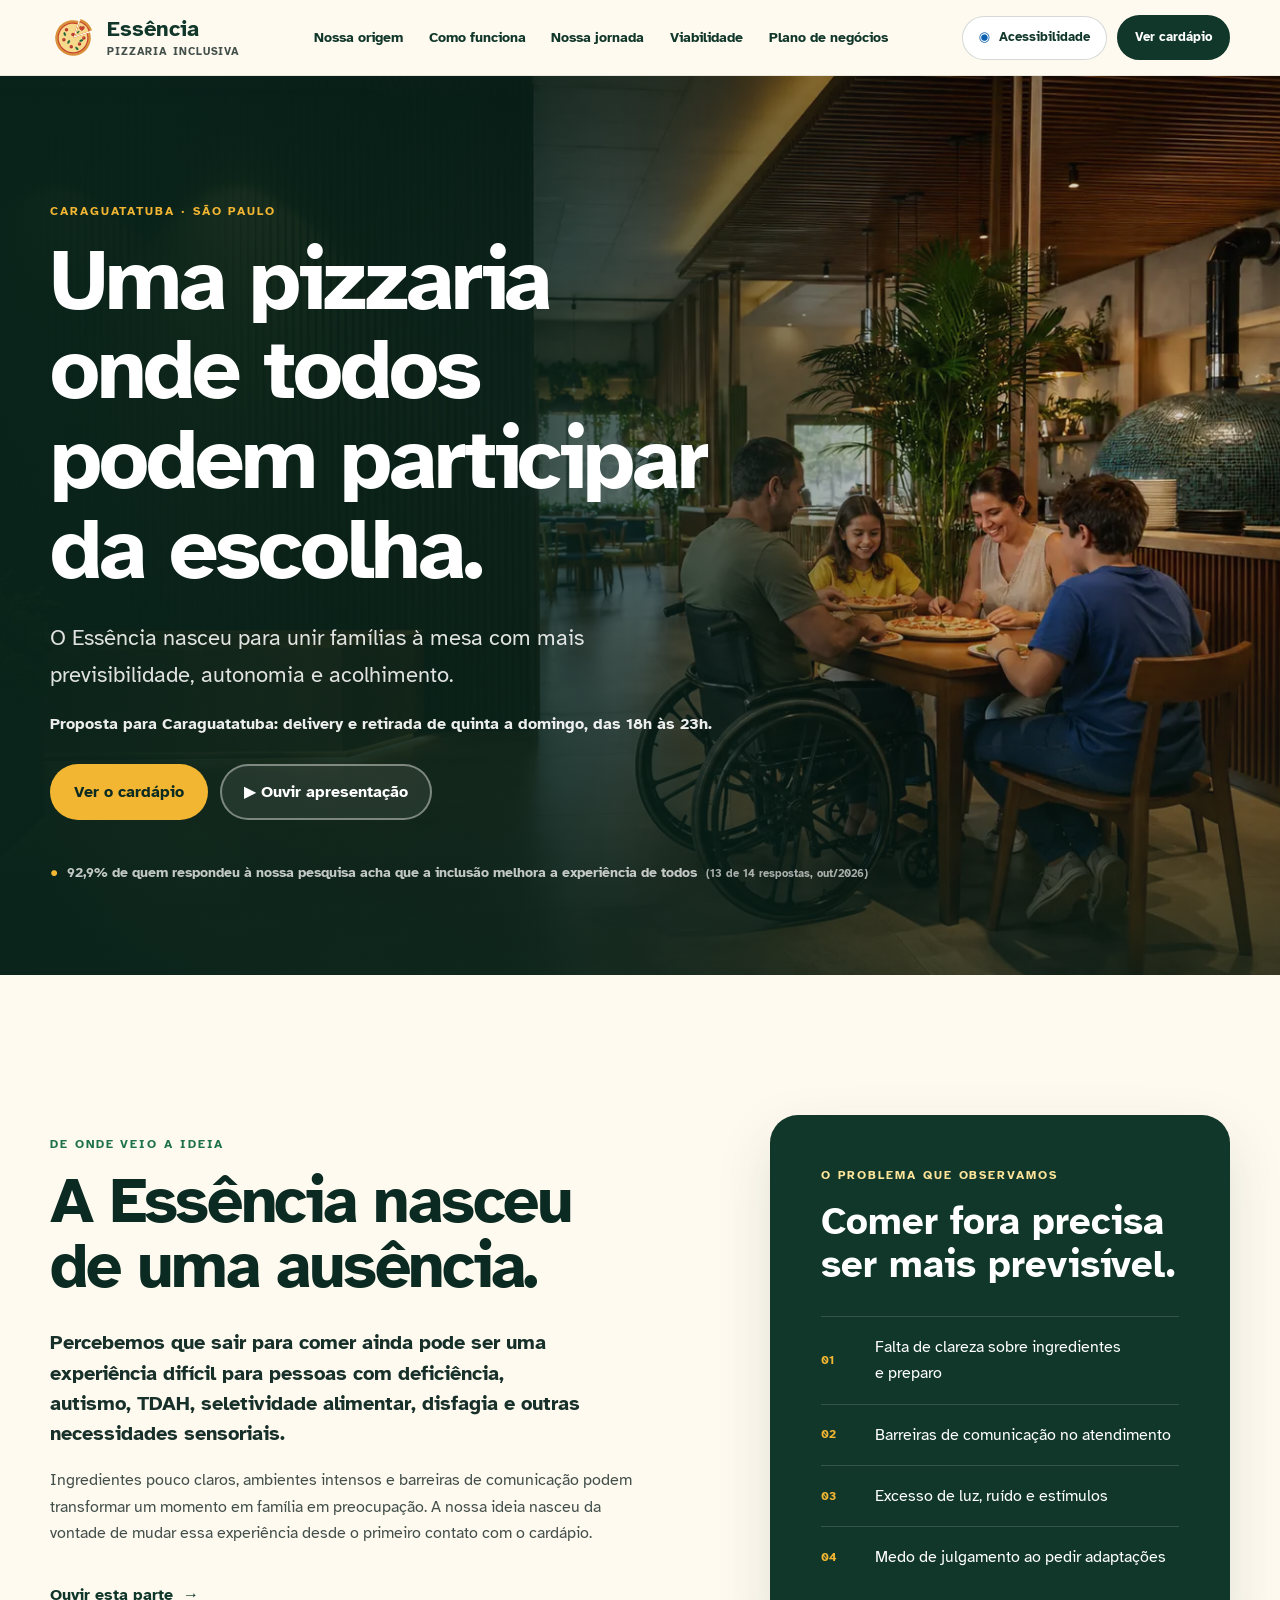
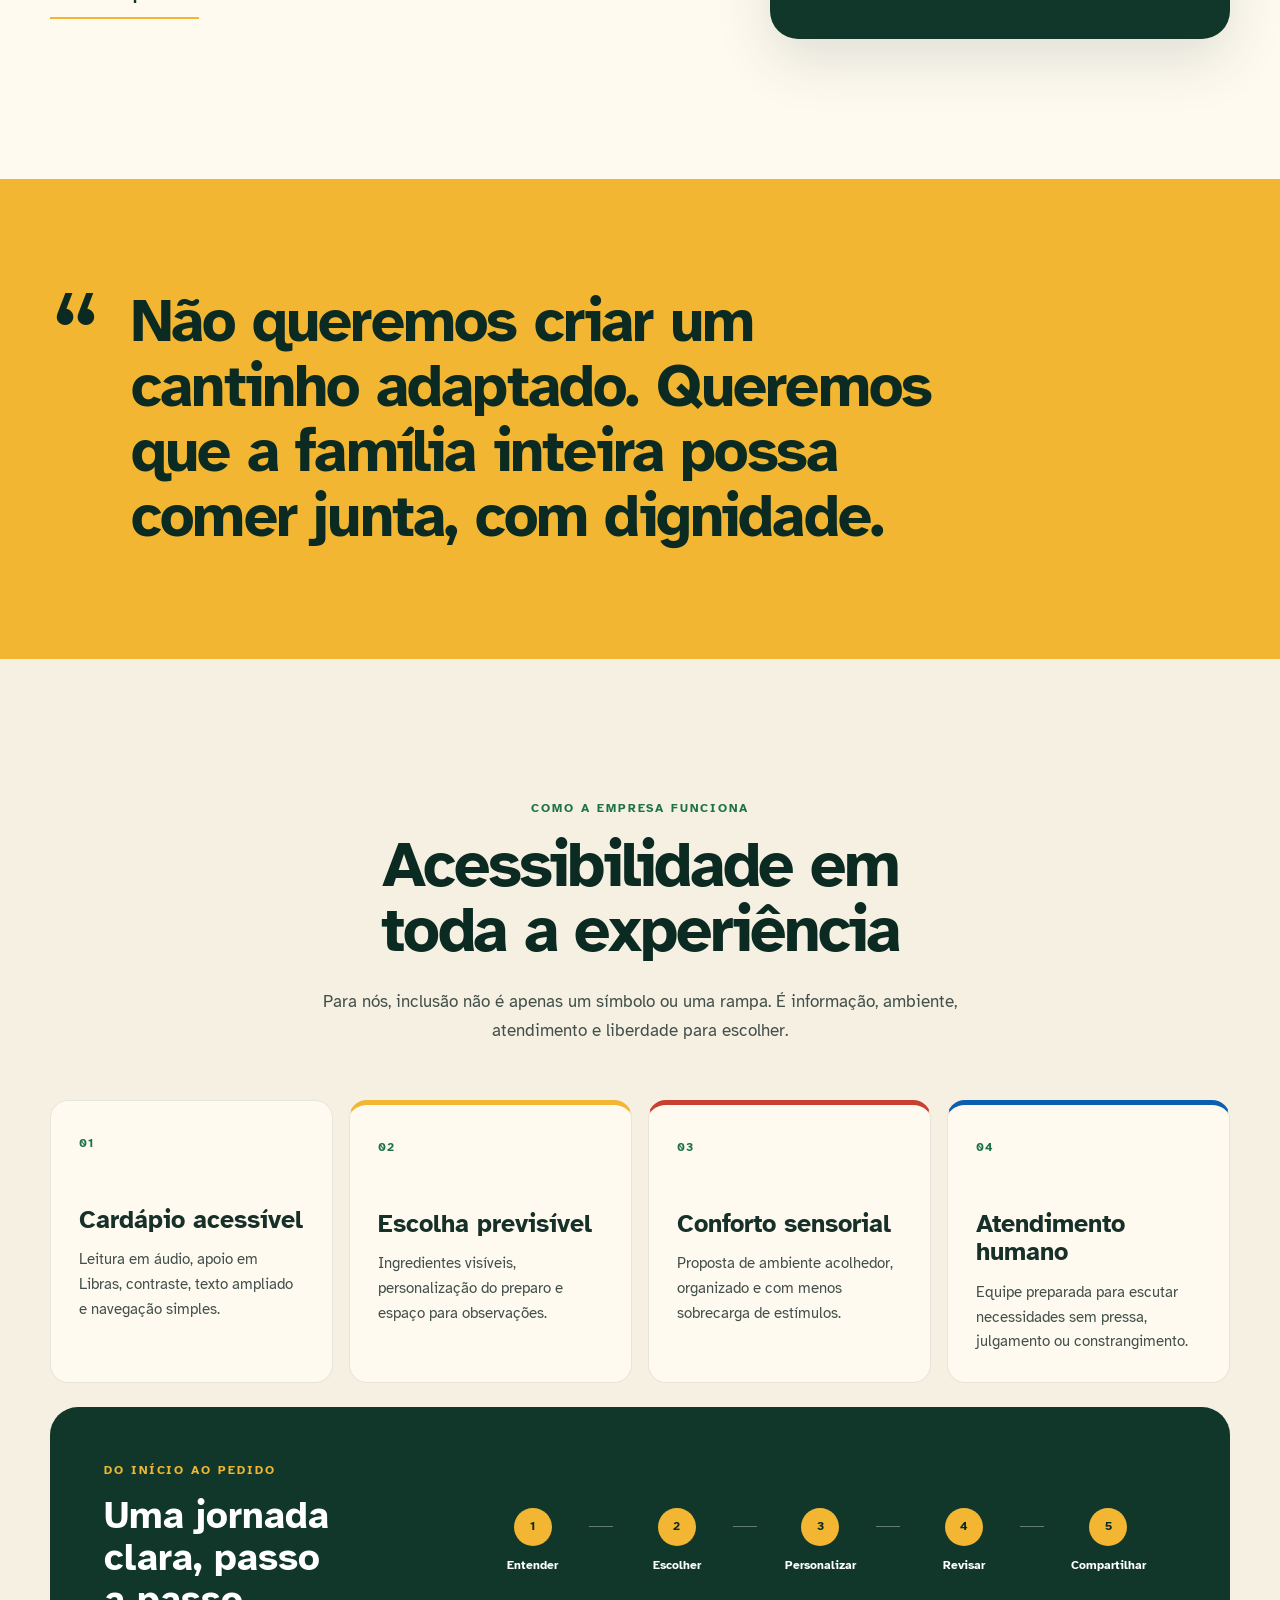
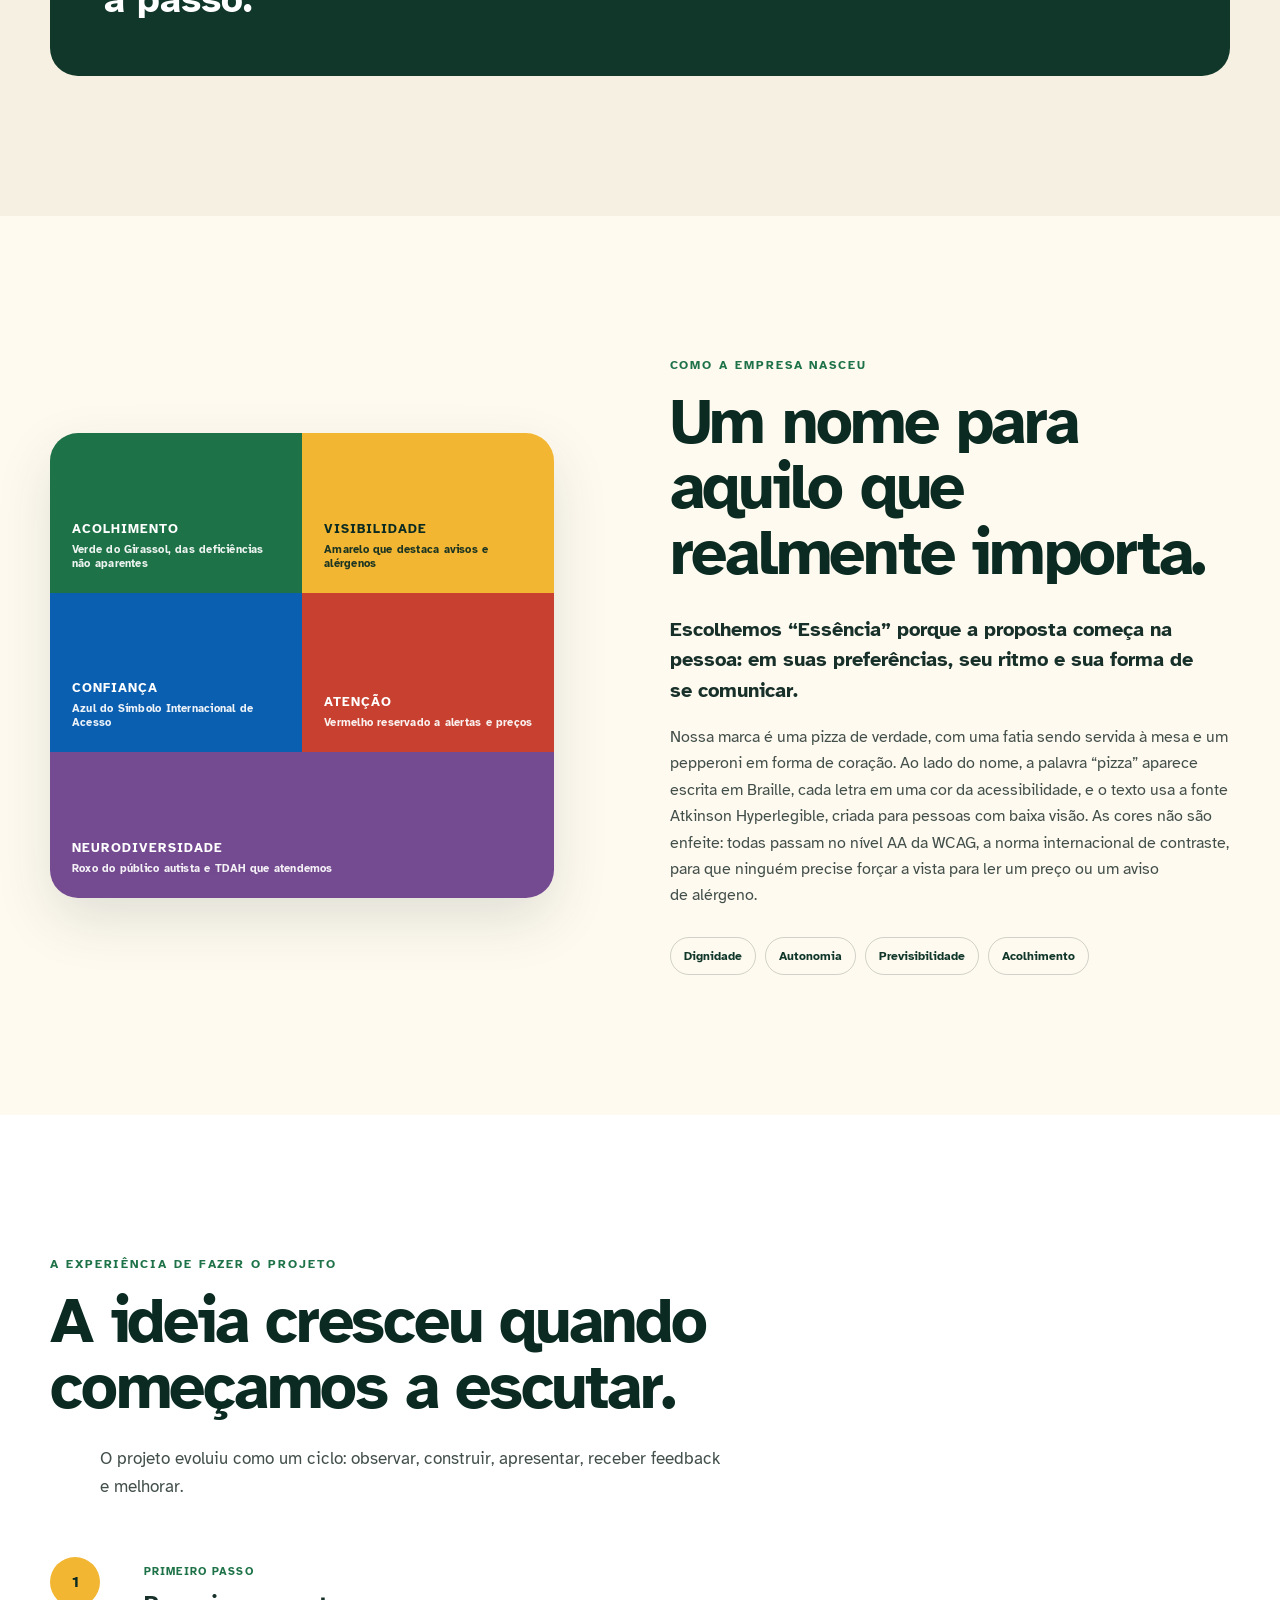
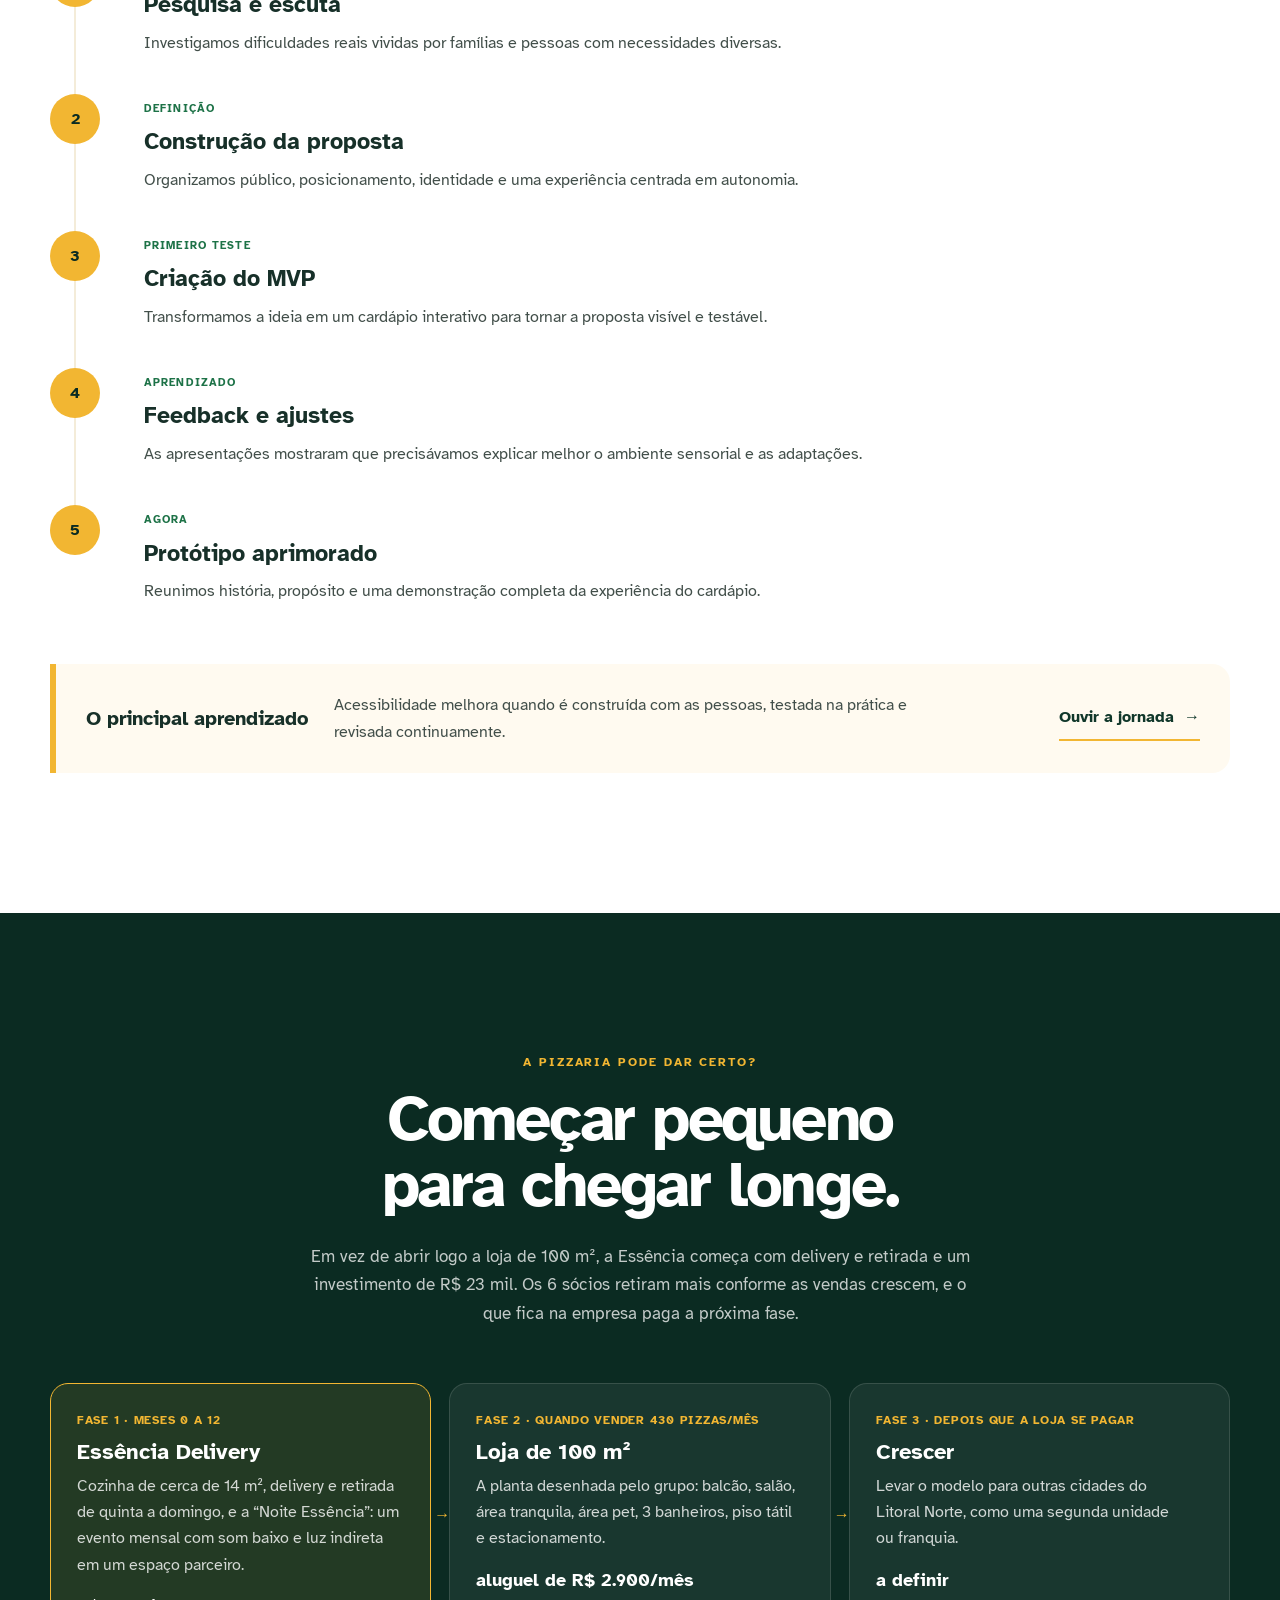
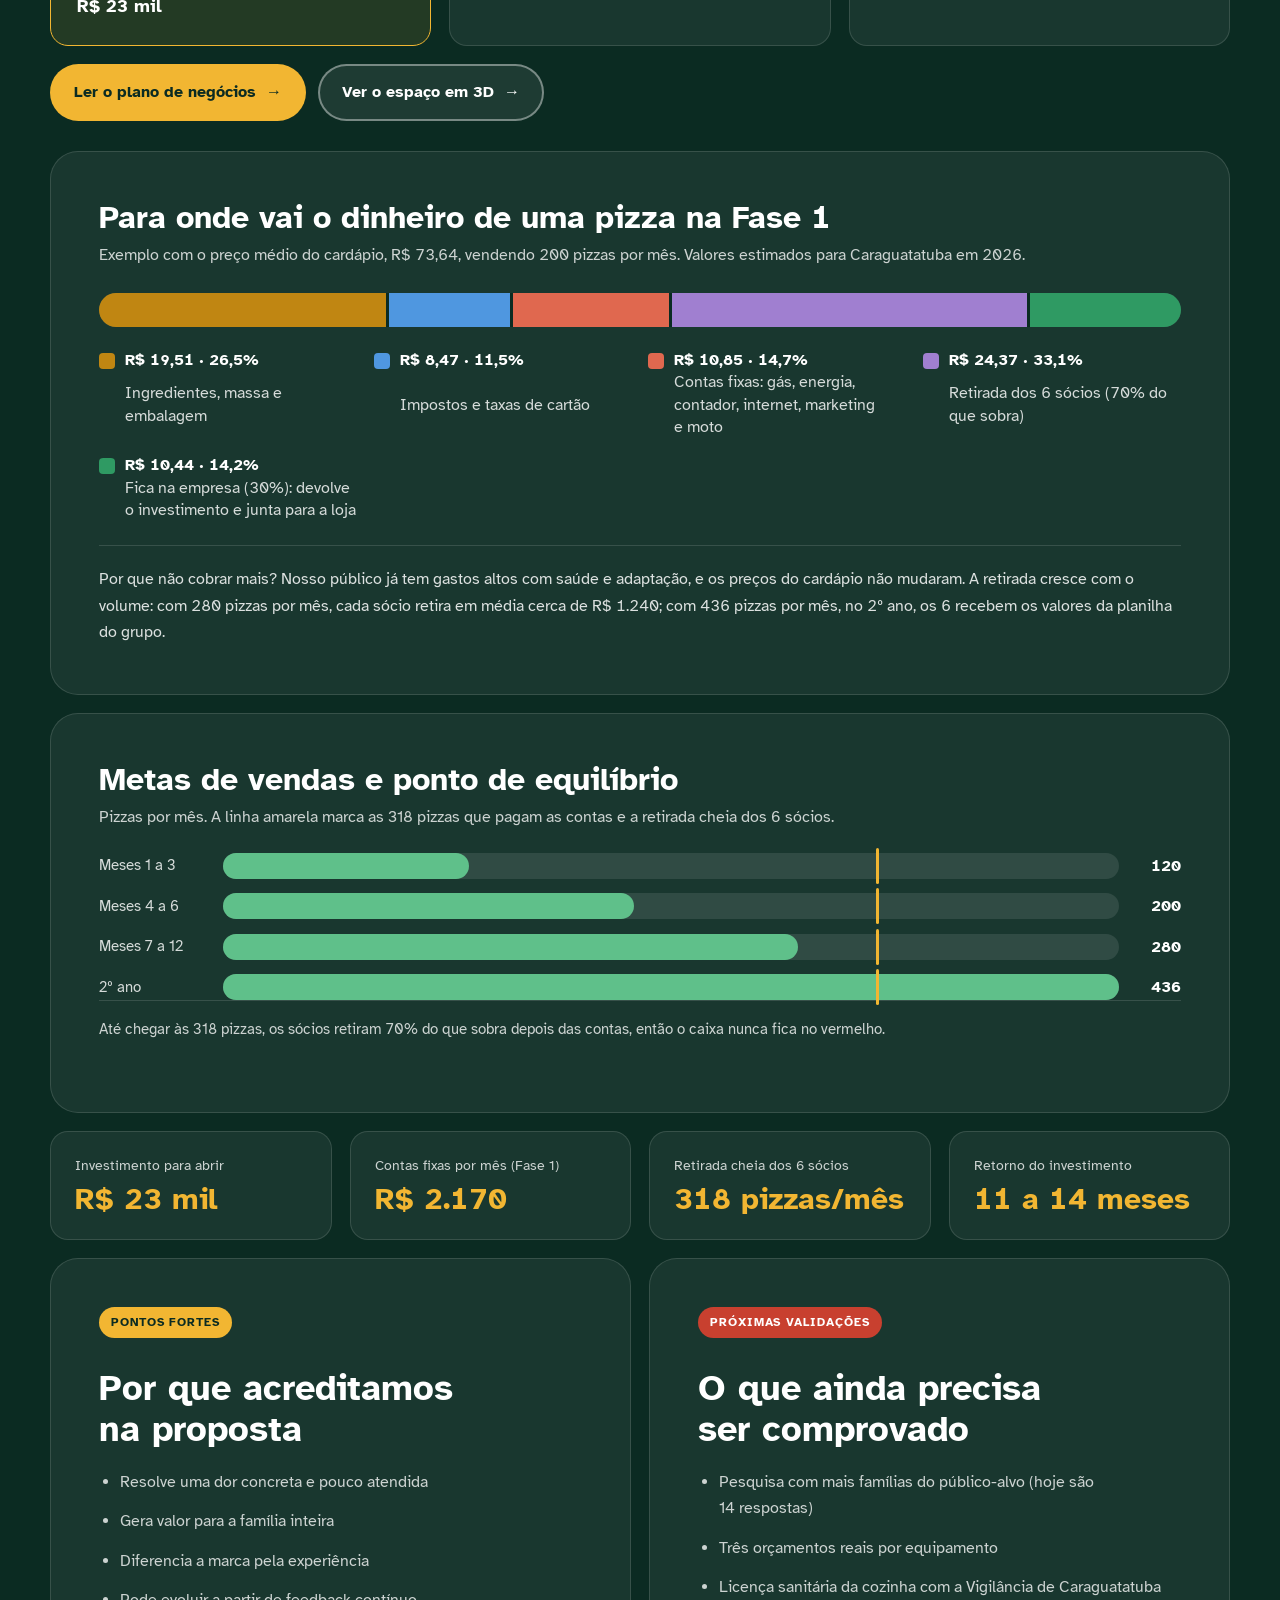
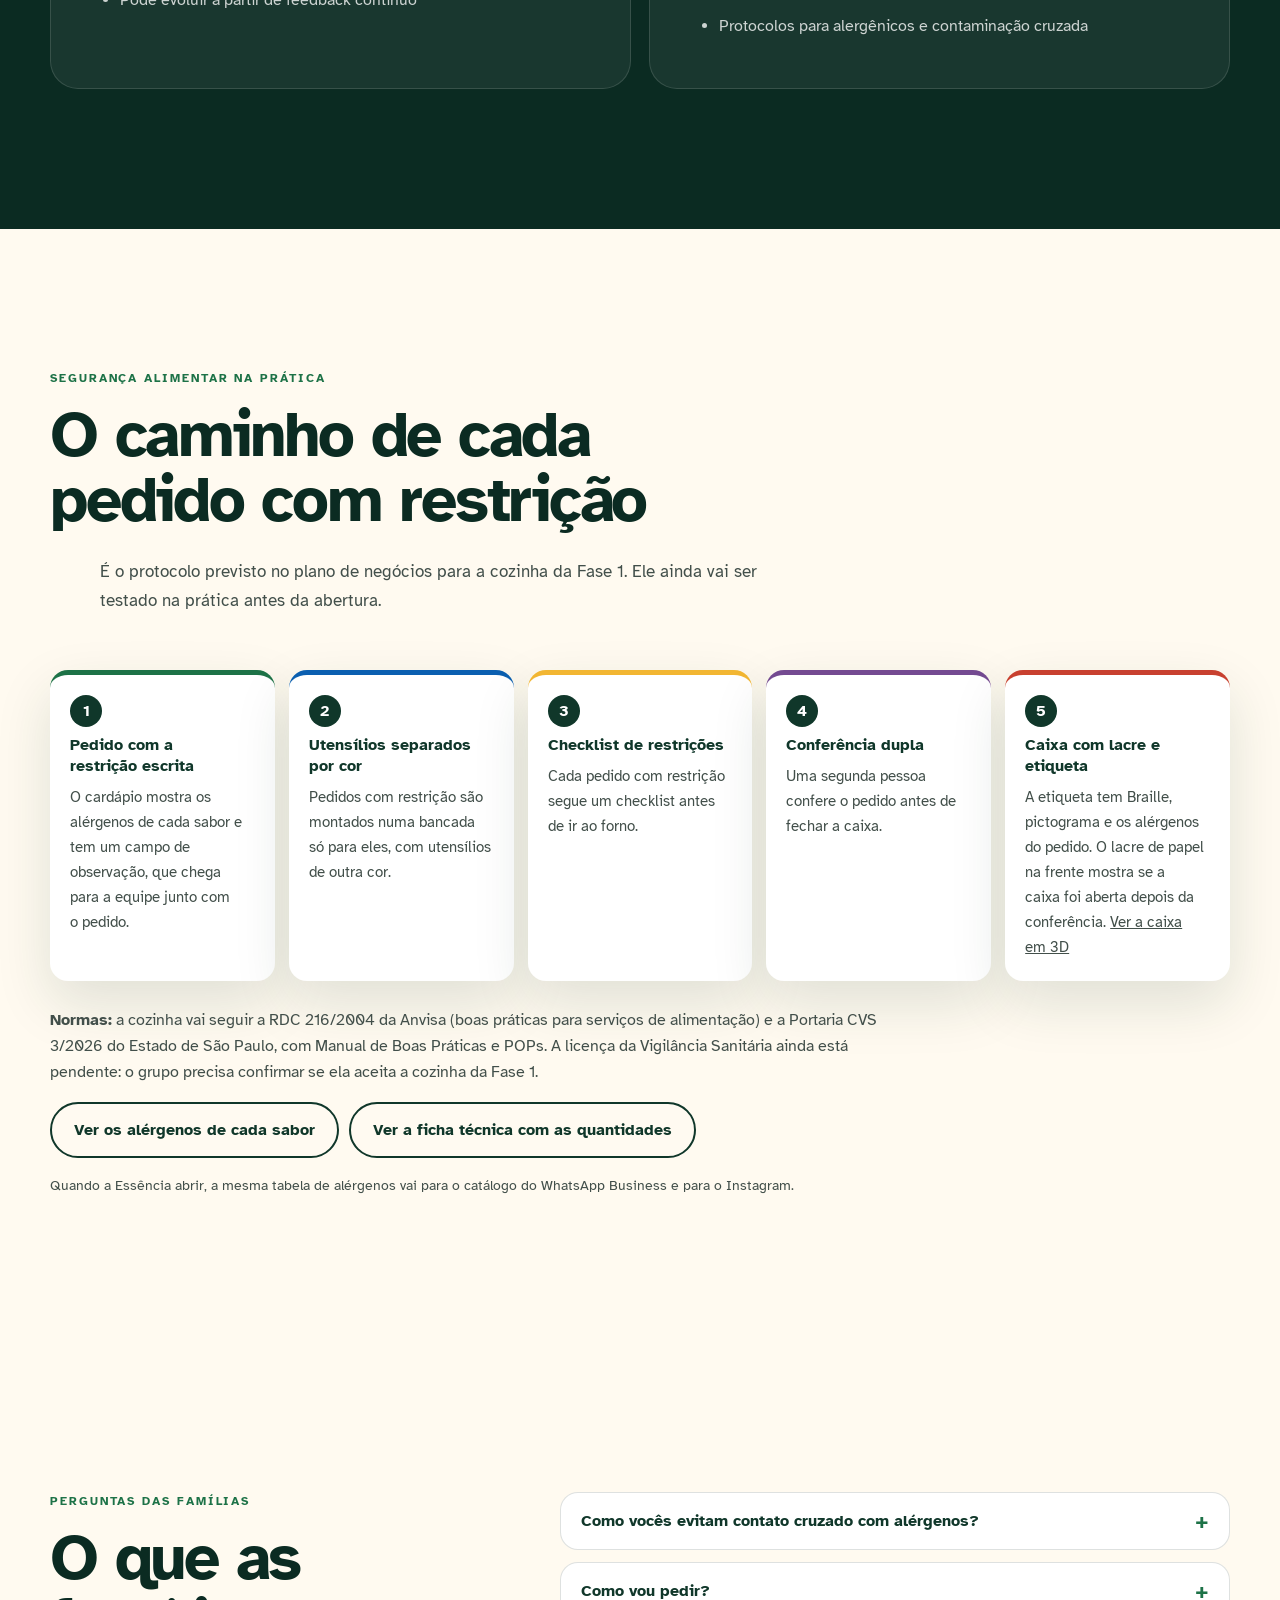
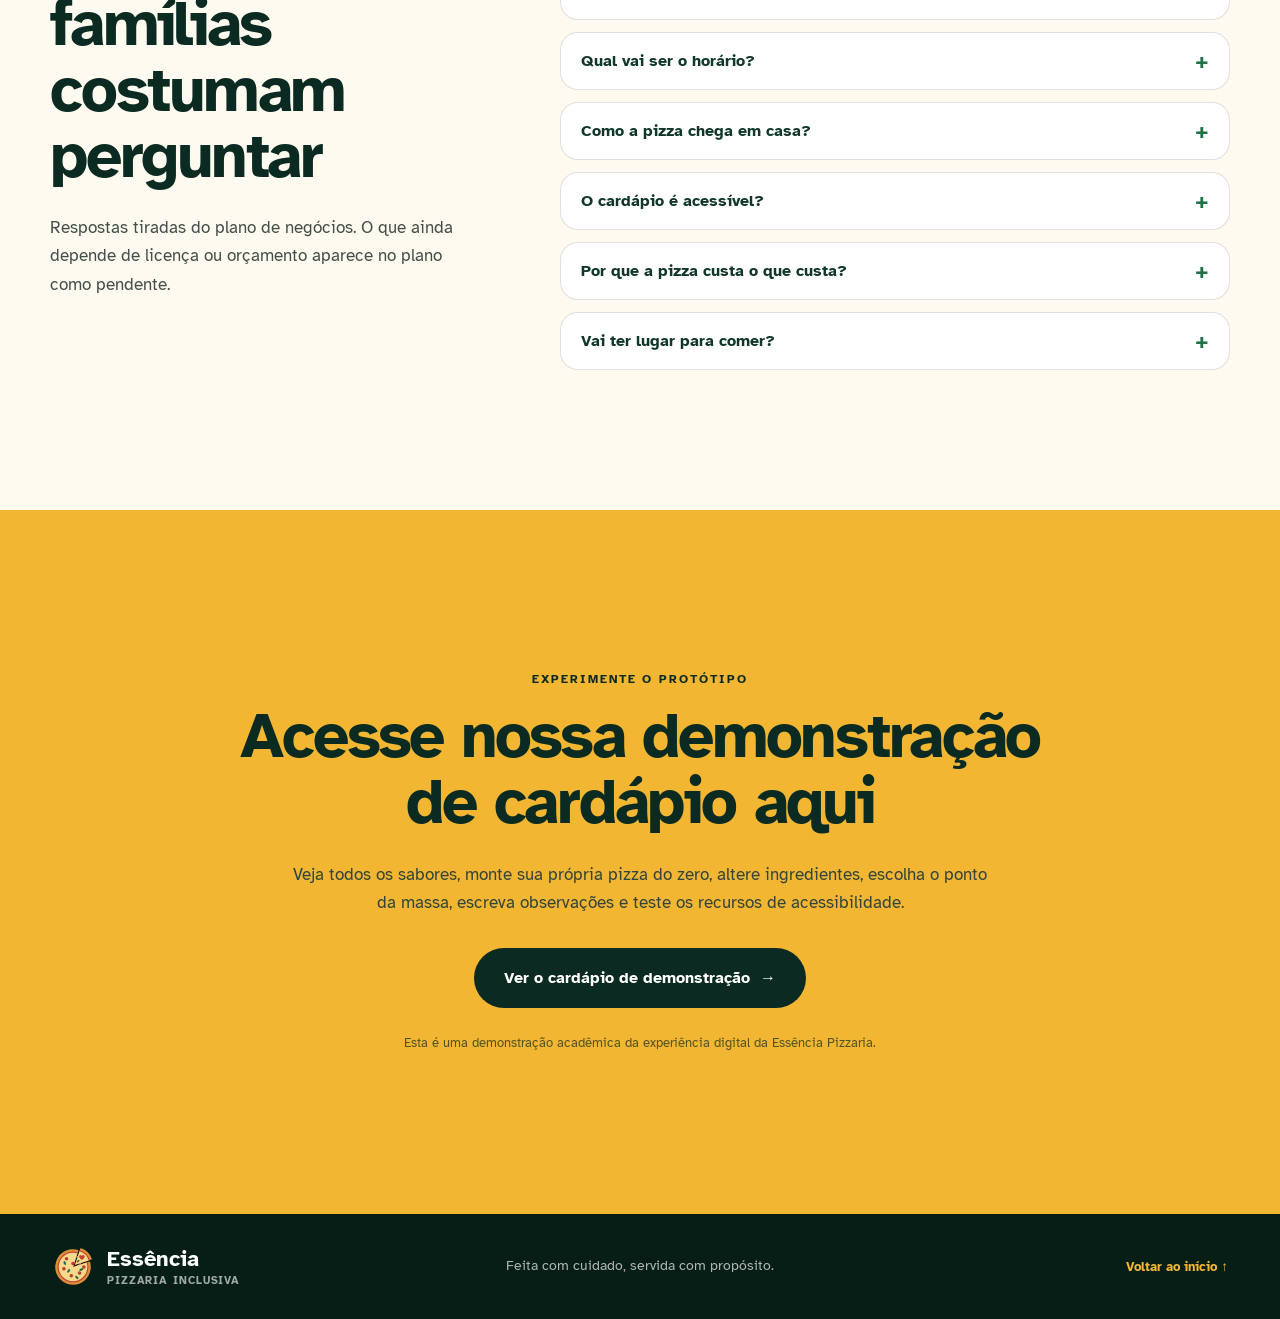
==== commit 54326946: "Seguranca alimentar na pratica e transparencia de preco Recomendacoes da simulacao MiroFish aplicada" ====
--- a/index.html
+++ b/index.html
@@ -26,7 +26,7 @@
   <link rel="stylesheet" href="https://fonts.googleapis.com/css2?family=Atkinson+Hyperlegible:ital,wght@0,400;0,700;1,400;1,700&display=swap">
   <link rel="stylesheet" href="styles.css">
   <link rel="stylesheet" href="movimento.css">
-  <script type="application/ld+json">{"@context": "https://schema.org", "@type": "FAQPage", "mainEntity": [{"@type": "Question", "name": "Como vocês evitam contato cruzado com alérgenos?", "acceptedAnswer": {"@type": "Answer", "text": "Na proposta da cozinha, os utensílios são separados por cor, há uma bancada só para pedidos com restrição e cada pedido segue um checklist de restrições. Antes de fechar a caixa, uma segunda pessoa confere o pedido. Mesmo assim, retirar um ingrediente não elimina o risco de contato cruzado: escreva a alergia na observação do pedido."}}, {"@type": "Question", "name": "Como vou pedir?", "acceptedAnswer": {"@type": "Answer", "text": "A Fase 1 prevê pedidos pelo WhatsApp, pelo iFood e retirada no balcão. No cardápio do site você já vê cada ingrediente, a quantidade e os alérgenos antes de escolher."}}, {"@type": "Question", "name": "Qual vai ser o horário?", "acceptedAnswer": {"@type": "Answer", "text": "De quinta a domingo, das 18h às 23h. A massa é preparada à tarde."}}, {"@type": "Question", "name": "Como a pizza chega em casa?", "acceptedAnswer": {"@type": "Answer", "text": "Na caixa de papelão kraft com etiqueta em Braille, pictograma, os alérgenos do pedido e um lacre de papel na frente, que mostra se a caixa foi aberta depois da conferência na cozinha."}}, {"@type": "Question", "name": "O cardápio é acessível?", "acceptedAnswer": {"@type": "Answer", "text": "Sim. Ele tem leitura em áudio, tradutor de Libras (VLibras), texto maior, alto contraste e modo foco, e você pode montar a pizza do zero, ingrediente por ingrediente."}}, {"@type": "Question", "name": "Vai ter lugar para comer?", "acceptedAnswer": {"@type": "Answer", "text": "Na Fase 1, não: é delivery e retirada, mais a Noite Essência, um encontro mensal com som baixo e luz indireta em um espaço parceiro. A loja da Fase 2, com cerca de 100 m², terá área tranquila, área pet, banheiros acessíveis, piso tátil e estacionamento. Dá para ver a planta no espaço em 3D."}}]}</script>
+  <script type="application/ld+json">{"@context": "https://schema.org", "@type": "FAQPage", "mainEntity": [{"@type": "Question", "name": "Como vocês evitam contato cruzado com alérgenos?", "acceptedAnswer": {"@type": "Answer", "text": "Na proposta da cozinha, os utensílios são separados por cor, há uma bancada só para pedidos com restrição e cada pedido segue um checklist de restrições. Antes de fechar a caixa, uma segunda pessoa confere o pedido. Mesmo assim, retirar um ingrediente não elimina o risco de contato cruzado: escreva a alergia na observação do pedido."}}, {"@type": "Question", "name": "Como vou pedir?", "acceptedAnswer": {"@type": "Answer", "text": "A Fase 1 prevê pedidos pelo WhatsApp, pelo iFood e retirada no balcão. No cardápio do site você já vê cada ingrediente, a quantidade e os alérgenos antes de escolher."}}, {"@type": "Question", "name": "Qual vai ser o horário?", "acceptedAnswer": {"@type": "Answer", "text": "De quinta a domingo, das 18h às 23h. A massa é preparada à tarde."}}, {"@type": "Question", "name": "Como a pizza chega em casa?", "acceptedAnswer": {"@type": "Answer", "text": "Na caixa de papelão kraft com etiqueta em Braille, pictograma, os alérgenos do pedido e um lacre de papel na frente, que mostra se a caixa foi aberta depois da conferência na cozinha."}}, {"@type": "Question", "name": "O cardápio é acessível?", "acceptedAnswer": {"@type": "Answer", "text": "Sim. Ele tem leitura em áudio, tradutor de Libras (VLibras), texto maior, alto contraste e modo foco, e você pode montar a pizza do zero, ingrediente por ingrediente."}}, {"@type": "Question", "name": "Por que a pizza custa o que custa?", "acceptedAnswer": {"@type": "Answer", "text": "Numa pizza média de R$ 73,64, R$ 19,51 pagam ingredientes e embalagem, R$ 8,47 vão para impostos e taxas e cerca de R$ 10,85 pagam as contas fixas da Fase 1 (com 200 pizzas por mês). O que sobra vira a retirada dos 6 sócios (70%) e o caixa da empresa (30%). Tirar um ingrediente não muda o preço. A conta completa está na seção de viabilidade."}}, {"@type": "Question", "name": "Vai ter lugar para comer?", "acceptedAnswer": {"@type": "Answer", "text": "Na Fase 1, não: é delivery e retirada, mais a Noite Essência, um encontro mensal com som baixo e luz indireta em um espaço parceiro. A loja da Fase 2, com cerca de 100 m², terá área tranquila, área pet, banheiros acessíveis, piso tátil e estacionamento. Dá para ver a planta no espaço em 3D."}}]}</script>
 </head>
 <body>
   <a class="skip-link" href="#conteudo">Pular para o conteúdo</a>
@@ -241,7 +241,7 @@
           <a class="button ghost" href="espaco-3d.html">Ver o espaço em 3D <span aria-hidden="true">→</span></a>
         </div>
 
-        <div class="price-breakdown" aria-labelledby="breakdown-title">
+        <div class="price-breakdown" id="composicao-preco" aria-labelledby="breakdown-title">
           <div class="breakdown-head">
             <h3 id="breakdown-title">Para onde vai o dinheiro de uma pizza na Fase 1</h3>
             <p>Exemplo com o preço médio do cardápio, R$ 73,64, vendendo 200 pizzas por mês. Valores estimados para Caraguatatuba em 2026.</p>
@@ -307,6 +307,28 @@
       </div>
     </section>
 
+    <section class="section seguranca" id="seguranca" aria-labelledby="seguranca-title">
+      <div class="container">
+        <div class="section-heading">
+          <p class="eyebrow">Segurança alimentar na prática</p>
+          <h2 id="seguranca-title">O caminho de cada pedido com restrição</h2>
+          <p>É o protocolo previsto no plano de negócios para a cozinha da Fase 1. Ele ainda vai ser testado na prática antes da abertura.</p>
+        </div>
+        <ol class="protocolo">
+          <li><b>1</b><strong>Pedido com a restrição escrita</strong><span>O cardápio mostra os alérgenos de cada sabor e tem um campo de observação, que chega para a equipe junto com o pedido.</span></li>
+          <li><b>2</b><strong>Utensílios separados por cor</strong><span>Pedidos com restrição são montados numa bancada só para eles, com utensílios de outra cor.</span></li>
+          <li><b>3</b><strong>Checklist de restrições</strong><span>Cada pedido com restrição segue um checklist antes de ir ao forno.</span></li>
+          <li><b>4</b><strong>Conferência dupla</strong><span>Uma segunda pessoa confere o pedido antes de fechar a caixa.</span></li>
+          <li><b>5</b><strong>Caixa com lacre e etiqueta</strong><span>A etiqueta tem Braille, pictograma e os alérgenos do pedido. O lacre de papel na frente mostra se a caixa foi aberta depois da conferência. <a href="embalagem-3d.html">Ver a caixa em 3D</a></span></li>
+        </ol>
+        <div class="seguranca-rodape">
+          <p><strong>Normas:</strong> a cozinha vai seguir a RDC 216/2004 da Anvisa (boas práticas para serviços de alimentação) e a Portaria CVS 3/2026 do Estado de São Paulo, com Manual de Boas Práticas e POPs. A licença da Vigilância Sanitária ainda está pendente: o grupo precisa confirmar se ela aceita a cozinha da Fase 1.</p>
+          <p class="seguranca-links"><a class="button ghost" href="cardapio/index.html#cardapio">Ver os alérgenos de cada sabor</a> <a class="button ghost" href="plano.html#ficha-tecnica">Ver a ficha técnica com as quantidades</a></p>
+          <p class="small-print">Quando a Essência abrir, a mesma tabela de alérgenos vai para o catálogo do WhatsApp Business e para o Instagram.</p>
+        </div>
+      </div>
+    </section>
+
     <section class="section faq" id="perguntas" aria-labelledby="faq-title">
       <div class="container faq-inner">
         <div class="section-heading">
@@ -334,6 +356,10 @@
           <details>
             <summary>O cardápio é acessível?</summary>
             <p>Sim. Ele tem leitura em áudio, tradutor de Libras (VLibras), texto maior, alto contraste e modo foco, e você pode montar a pizza do zero, ingrediente por ingrediente.</p>
+          </details>
+          <details>
+            <summary>Por que a pizza custa o que custa?</summary>
+            <p>Numa pizza média de R$ 73,64, R$ 19,51 pagam ingredientes e embalagem, R$ 8,47 vão para impostos e taxas e cerca de R$ 10,85 pagam as contas fixas da Fase 1 (com 200 pizzas por mês). O que sobra vira a retirada dos 6 sócios (70%) e o caixa da empresa (30%). Tirar um ingrediente não muda o preço. A conta completa está na seção de viabilidade. <a href="#composicao-preco">Ver a divisão do preço</a></p>
           </details>
           <details>
             <summary>Vai ter lugar para comer?</summary>
--- a/styles.css
+++ b/styles.css
@@ -1519,3 +1519,101 @@
     grid-template-columns: 1fr;
   }
 }
+
+/* Segurança alimentar na prática (recomendações da simulação MiroFish) */
+.protocolo {
+  display: grid;
+  grid-template-columns: repeat(5, minmax(0, 1fr));
+  gap: 14px;
+  margin: 28px 0 0;
+  padding: 0;
+  list-style: none;
+}
+
+.protocolo li {
+  display: grid;
+  align-content: start;
+  gap: 8px;
+  padding: 20px;
+  border-top: 5px solid var(--green-700);
+  border-radius: var(--radius-md);
+  background: var(--white);
+  box-shadow: var(--shadow);
+}
+
+.protocolo li:nth-child(2) { border-top-color: var(--blue); }
+.protocolo li:nth-child(3) { border-top-color: var(--yellow); }
+.protocolo li:nth-child(4) { border-top-color: var(--purple); }
+.protocolo li:nth-child(5) { border-top-color: var(--red); }
+
+.protocolo b {
+  display: grid;
+  width: 32px;
+  height: 32px;
+  place-items: center;
+  border-radius: 50%;
+  color: var(--white);
+  background: var(--green-900);
+}
+
+.protocolo strong {
+  color: var(--green-900);
+  line-height: 1.3;
+}
+
+.protocolo span {
+  color: var(--muted);
+  font-size: 0.95rem;
+}
+
+.seguranca-rodape {
+  max-width: 860px;
+  margin-top: 26px;
+}
+
+.seguranca-rodape p {
+  color: var(--muted);
+}
+
+.seguranca-links {
+  display: flex;
+  flex-wrap: wrap;
+  gap: 10px;
+}
+
+.seguranca-links .button {
+  color: var(--green-900);
+  border-color: var(--green-900);
+}
+
+.small-print {
+  font-size: 0.9rem;
+}
+
+body.high-contrast .protocolo li {
+  border-color: #ffe100;
+  background: #000000;
+}
+
+body.high-contrast .protocolo strong,
+body.high-contrast .protocolo span,
+body.high-contrast .seguranca-rodape p {
+  color: #ffffff;
+}
+
+body.high-contrast .seguranca-links .button {
+  color: #ffffff;
+  border-color: #ffffff;
+}
+
+@media (max-width: 1060px) {
+  .protocolo {
+    grid-template-columns: repeat(2, minmax(0, 1fr));
+  }
+}
+
+@media (max-width: 560px) {
+  .protocolo {
+    grid-template-columns: 1fr;
+  }
+}
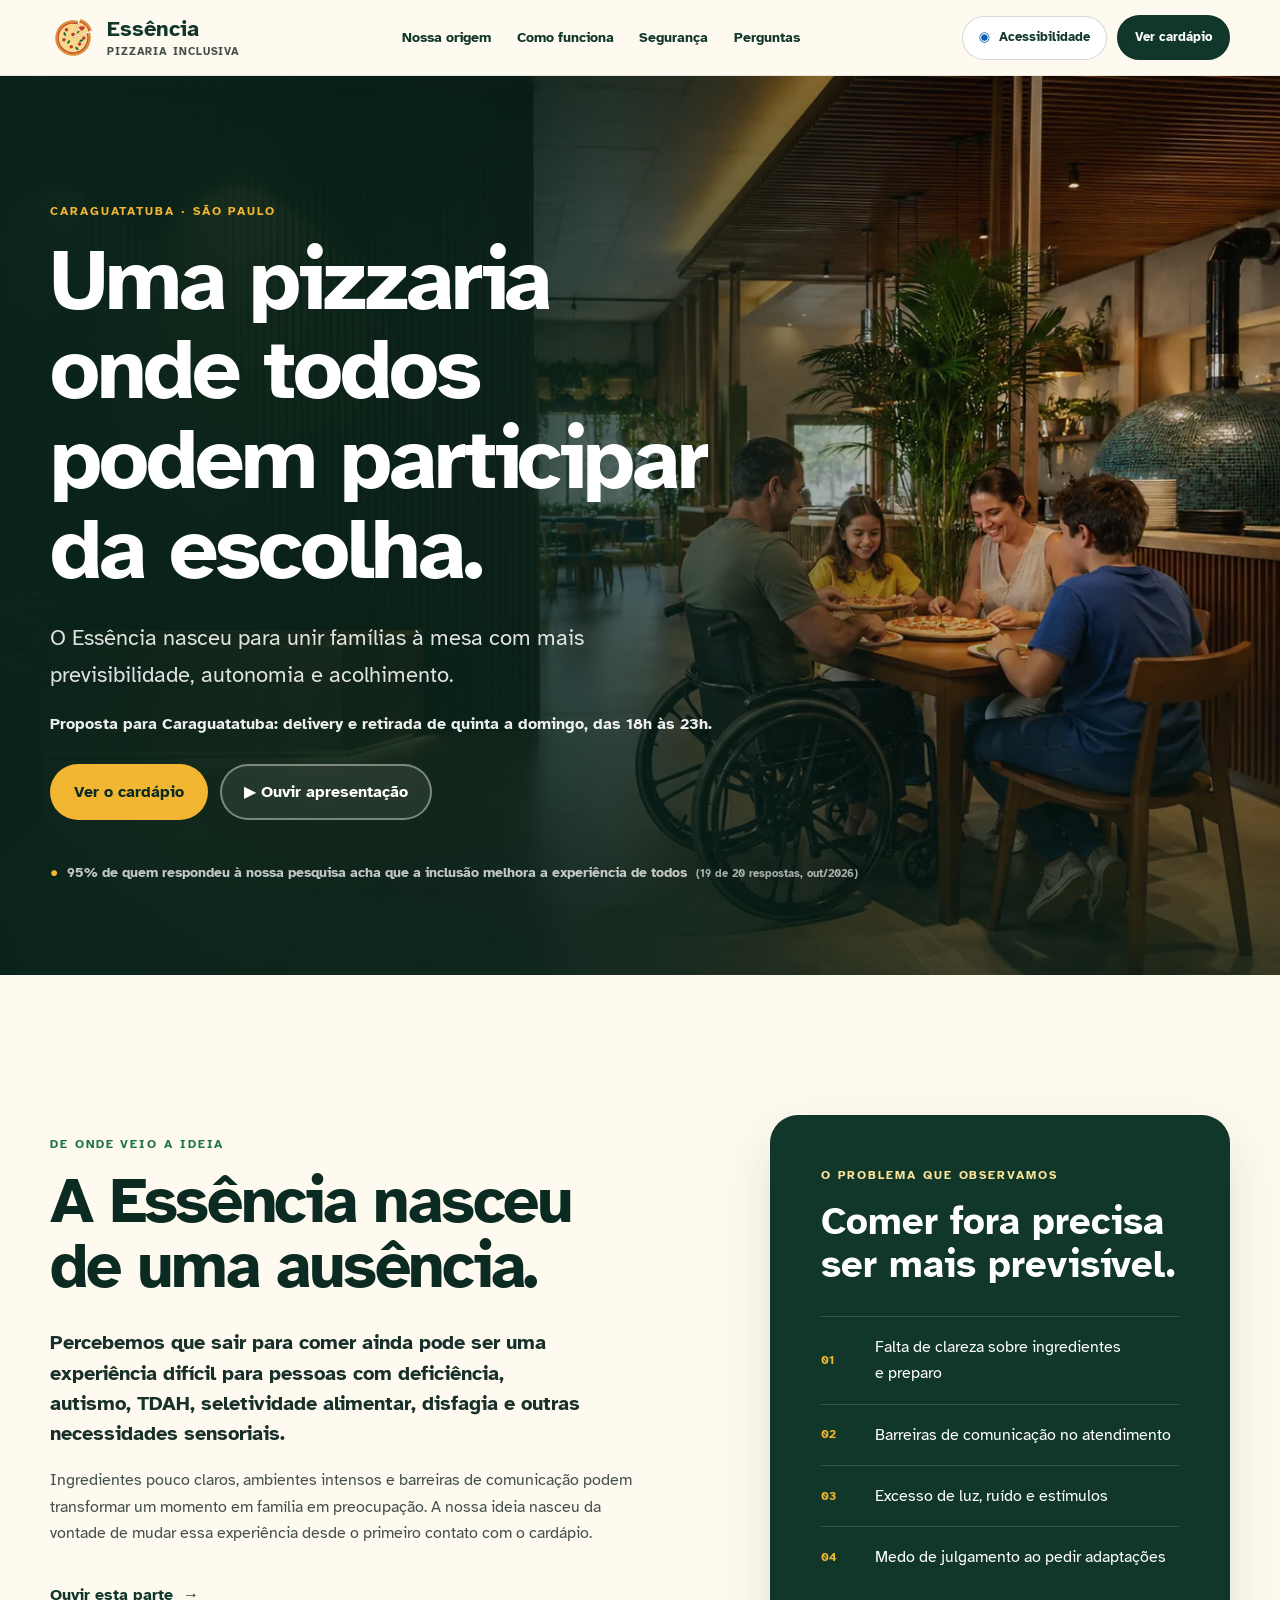
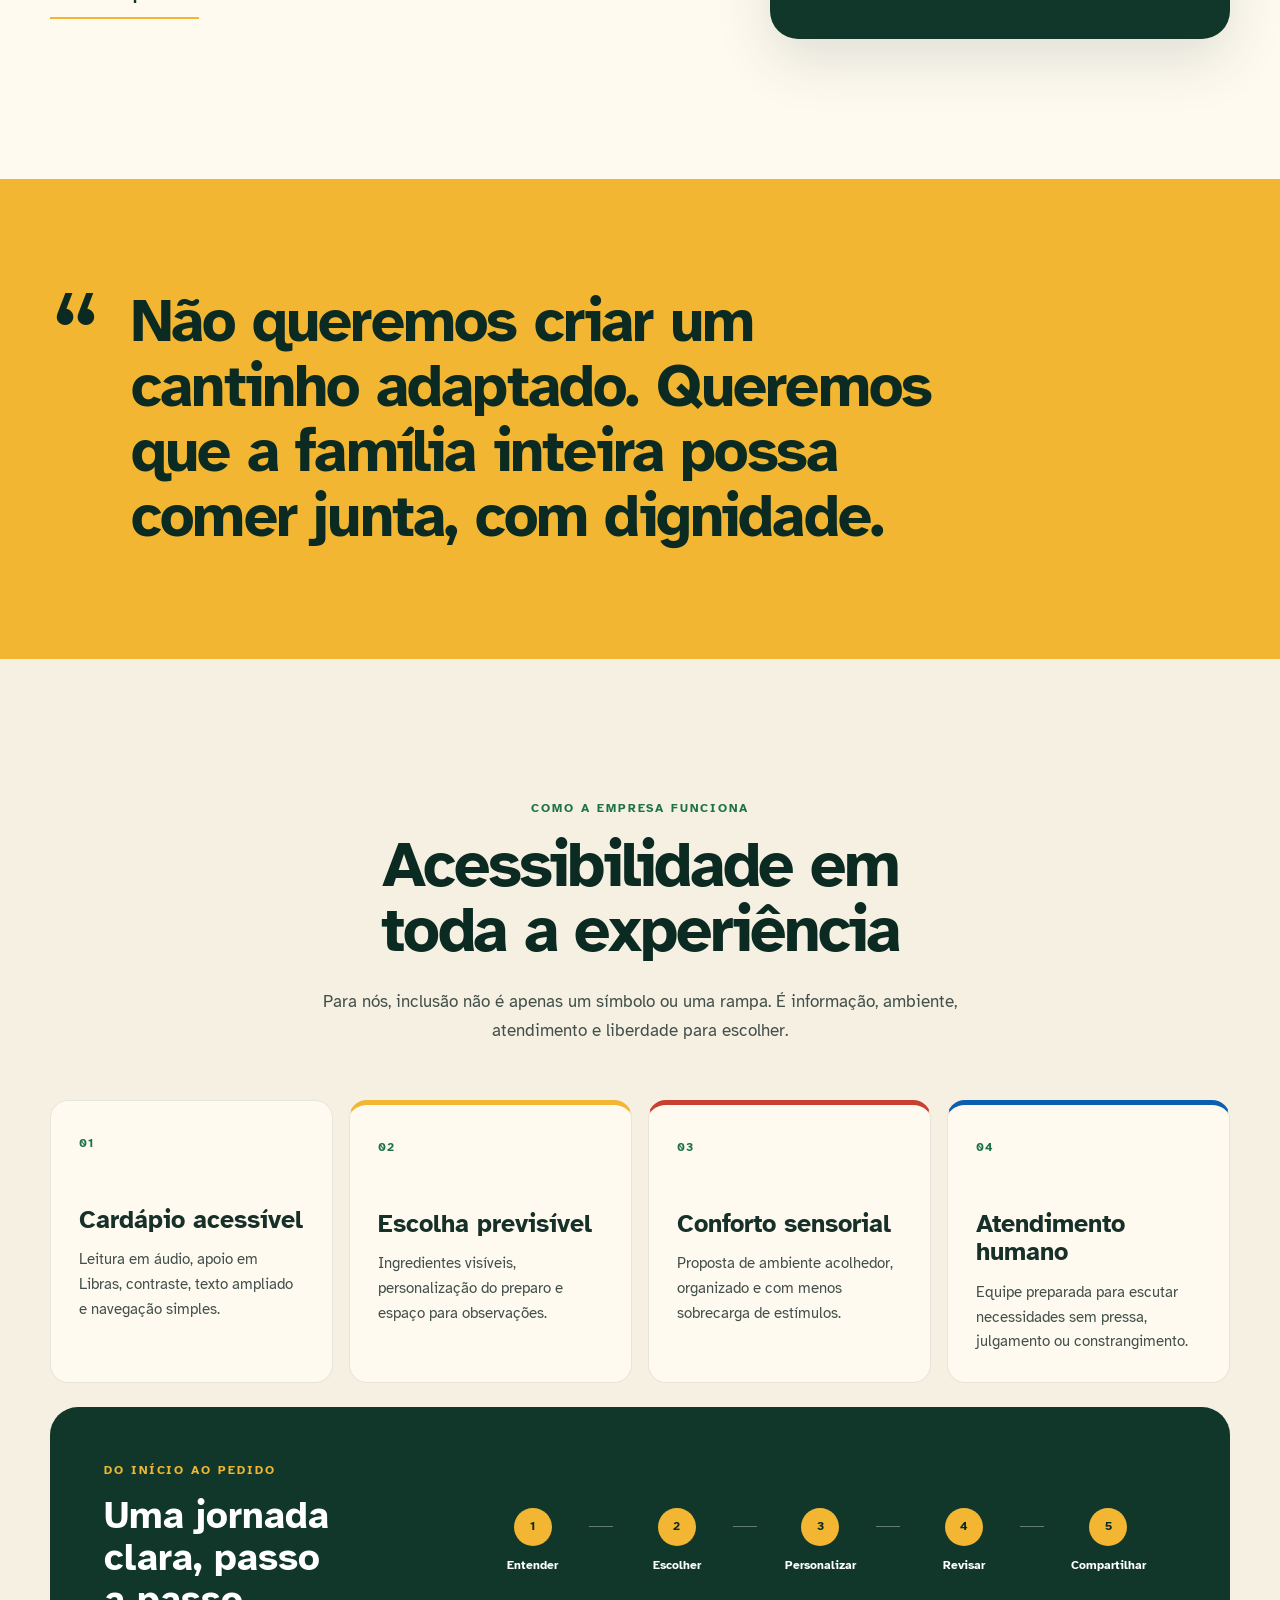
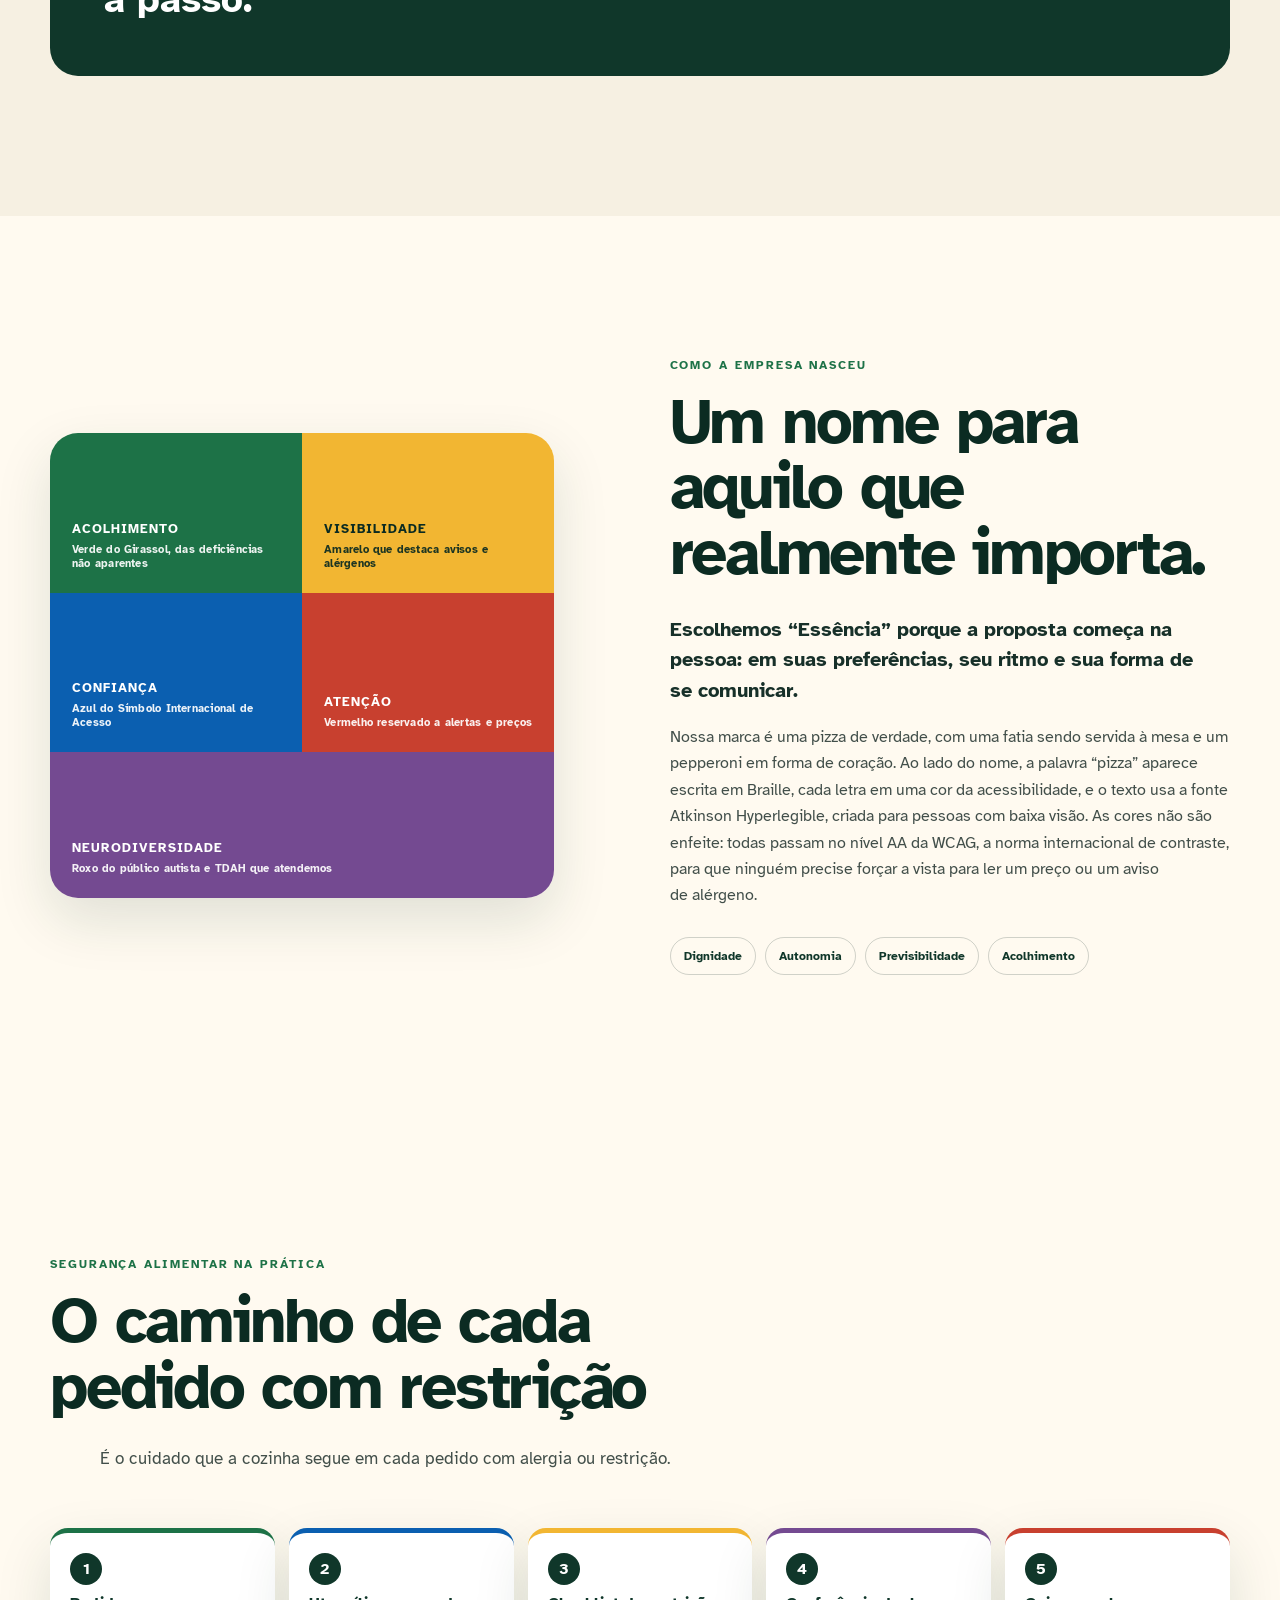
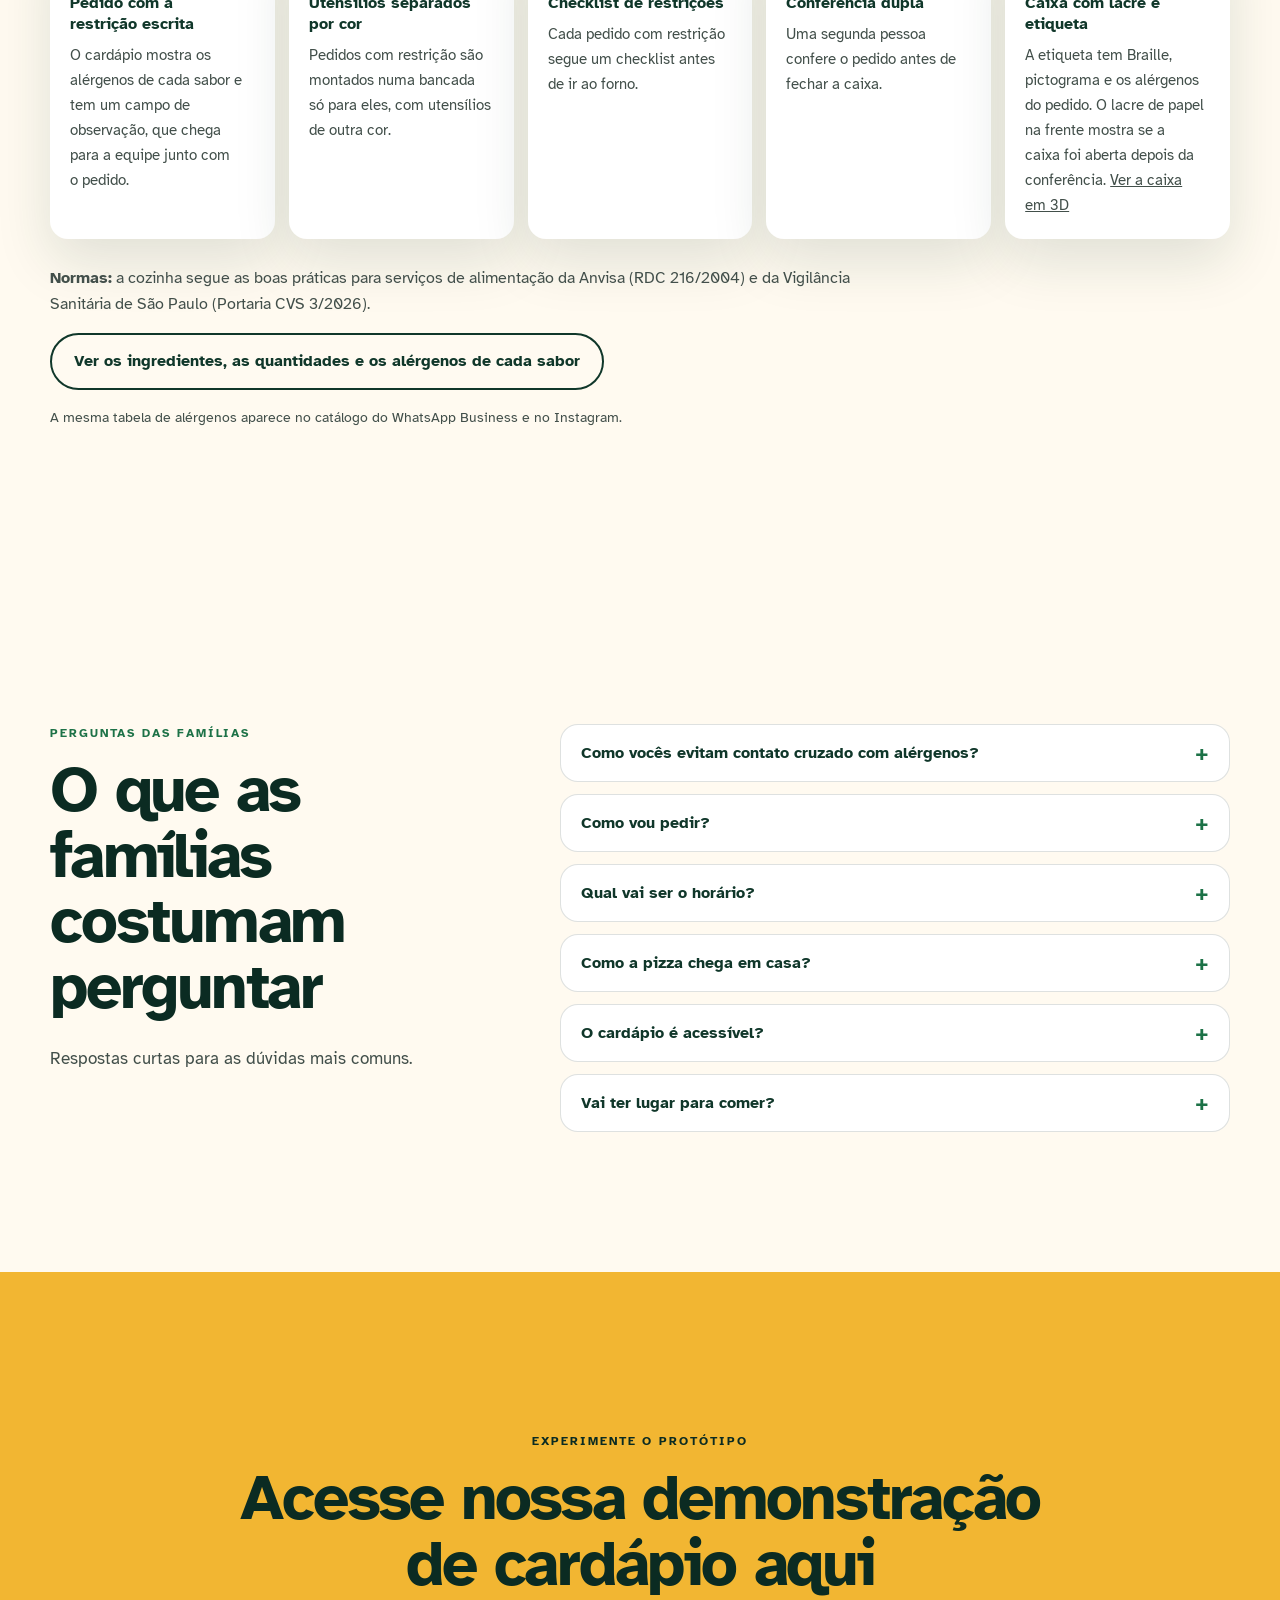
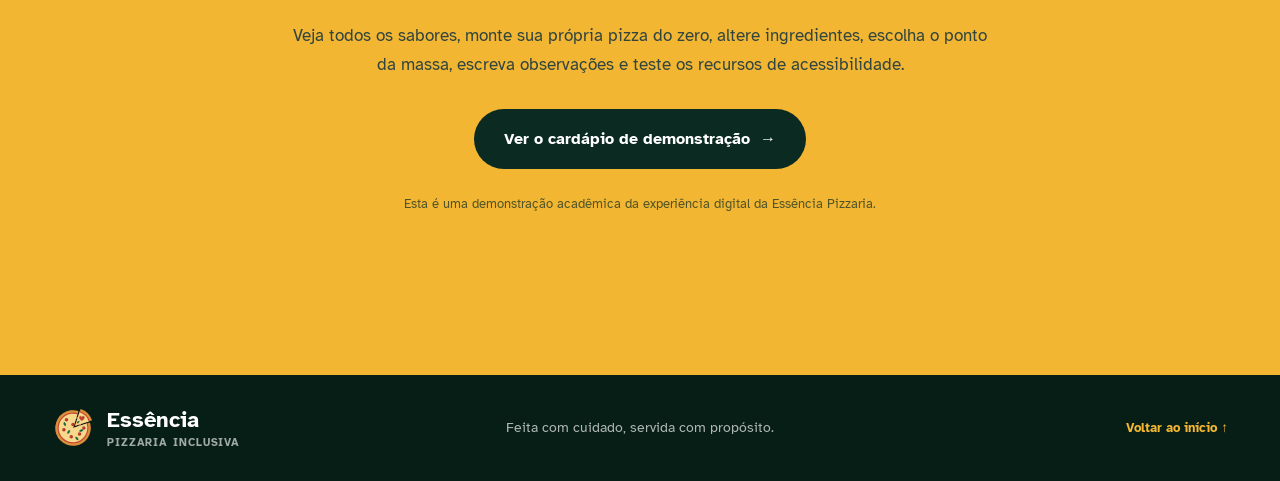
==== commit 57e904d6: "Separa o site do cliente do plano de negócios Pedido da professora (áudio de 06/11): o cliente só pr" ====
--- a/index.html
+++ b/index.html
@@ -3,7 +3,7 @@
 <head>
   <meta charset="utf-8">
   <meta name="viewport" content="width=device-width, initial-scale=1">
-  <meta name="description" content="Conheça a origem, o funcionamento e a jornada da Essência Pizzaria, uma experiência pensada para acolher diferentes formas de perceber e escolher.">
+  <meta name="description" content="Pizzaria inclusiva em Caraguatatuba: cardápio com ingredientes e alérgenos à vista, áudio e Libras, delivery e retirada sem fila.">
   <meta name="theme-color" content="#173f31">
   <title>Pizzaria inclusiva em Caraguatatuba | Essência</title>
   <link rel="canonical" href="https://gg0185465-create.github.io/essencia-pizzaria/">
@@ -12,7 +12,7 @@
   <meta property="og:locale" content="pt_BR">
   <meta property="og:site_name" content="Essência Pizzaria">
   <meta property="og:title" content="Pizzaria inclusiva em Caraguatatuba | Essência">
-  <meta property="og:description" content="Conheça a origem, o funcionamento e a jornada da Essência Pizzaria, uma experiência pensada para acolher diferentes formas de perceber e escolher.">
+  <meta property="og:description" content="Pizzaria inclusiva em Caraguatatuba: cardápio com ingredientes e alérgenos à vista, áudio e Libras, delivery e retirada sem fila.">
   <meta property="og:url" content="https://gg0185465-create.github.io/essencia-pizzaria/">
   <meta property="og:image" content="https://gg0185465-create.github.io/essencia-pizzaria/assets/og-essencia.jpg">
   <meta property="og:image:width" content="1200">
@@ -26,14 +26,14 @@
   <link rel="stylesheet" href="https://fonts.googleapis.com/css2?family=Atkinson+Hyperlegible:ital,wght@0,400;0,700;1,400;1,700&display=swap">
   <link rel="stylesheet" href="styles.css">
   <link rel="stylesheet" href="movimento.css">
-  <script type="application/ld+json">{"@context": "https://schema.org", "@type": "FAQPage", "mainEntity": [{"@type": "Question", "name": "Como vocês evitam contato cruzado com alérgenos?", "acceptedAnswer": {"@type": "Answer", "text": "Na proposta da cozinha, os utensílios são separados por cor, há uma bancada só para pedidos com restrição e cada pedido segue um checklist de restrições. Antes de fechar a caixa, uma segunda pessoa confere o pedido. Mesmo assim, retirar um ingrediente não elimina o risco de contato cruzado: escreva a alergia na observação do pedido."}}, {"@type": "Question", "name": "Como vou pedir?", "acceptedAnswer": {"@type": "Answer", "text": "A Fase 1 prevê pedidos pelo WhatsApp, pelo iFood e retirada no balcão. No cardápio do site você já vê cada ingrediente, a quantidade e os alérgenos antes de escolher."}}, {"@type": "Question", "name": "Qual vai ser o horário?", "acceptedAnswer": {"@type": "Answer", "text": "De quinta a domingo, das 18h às 23h. A massa é preparada à tarde."}}, {"@type": "Question", "name": "Como a pizza chega em casa?", "acceptedAnswer": {"@type": "Answer", "text": "Na caixa de papelão kraft com etiqueta em Braille, pictograma, os alérgenos do pedido e um lacre de papel na frente, que mostra se a caixa foi aberta depois da conferência na cozinha."}}, {"@type": "Question", "name": "O cardápio é acessível?", "acceptedAnswer": {"@type": "Answer", "text": "Sim. Ele tem leitura em áudio, tradutor de Libras (VLibras), texto maior, alto contraste e modo foco, e você pode montar a pizza do zero, ingrediente por ingrediente."}}, {"@type": "Question", "name": "Por que a pizza custa o que custa?", "acceptedAnswer": {"@type": "Answer", "text": "Numa pizza média de R$ 73,64, R$ 19,51 pagam ingredientes e embalagem, R$ 8,47 vão para impostos e taxas e cerca de R$ 10,85 pagam as contas fixas da Fase 1 (com 200 pizzas por mês). O que sobra vira a retirada dos 6 sócios (70%) e o caixa da empresa (30%). Tirar um ingrediente não muda o preço. A conta completa está na seção de viabilidade."}}, {"@type": "Question", "name": "Vai ter lugar para comer?", "acceptedAnswer": {"@type": "Answer", "text": "Na Fase 1, não: é delivery e retirada, mais a Noite Essência, um encontro mensal com som baixo e luz indireta em um espaço parceiro. A loja da Fase 2, com cerca de 100 m², terá área tranquila, área pet, banheiros acessíveis, piso tátil e estacionamento. Dá para ver a planta no espaço em 3D."}}]}</script>
+  <script type="application/ld+json">{"@context": "https://schema.org", "@type": "FAQPage", "mainEntity": [{"@type": "Question", "name": "Como vocês evitam contato cruzado com alérgenos?", "acceptedAnswer": {"@type": "Answer", "text": "Na proposta da cozinha, os utensílios são separados por cor, há uma bancada só para pedidos com restrição e cada pedido segue um checklist de restrições. Antes de fechar a caixa, uma segunda pessoa confere o pedido. Mesmo assim, retirar um ingrediente não elimina o risco de contato cruzado: escreva a alergia na observação do pedido."}}, {"@type": "Question", "name": "Como vou pedir?", "acceptedAnswer": {"@type": "Answer", "text": "Pelo WhatsApp, pelo iFood ou com retirada no balcão, com horário marcado e sem fila. No cardápio do site você vê cada ingrediente, a quantidade e os alérgenos antes de escolher."}}, {"@type": "Question", "name": "Qual vai ser o horário?", "acceptedAnswer": {"@type": "Answer", "text": "De quinta a domingo, das 18h às 23h. A massa é preparada à tarde."}}, {"@type": "Question", "name": "Como a pizza chega em casa?", "acceptedAnswer": {"@type": "Answer", "text": "Na caixa de papelão kraft com etiqueta em Braille, pictograma, os alérgenos do pedido e um lacre de papel na frente, que mostra se a caixa foi aberta depois da conferência na cozinha."}}, {"@type": "Question", "name": "O cardápio é acessível?", "acceptedAnswer": {"@type": "Answer", "text": "Sim. Ele tem leitura em áudio, tradutor de Libras (VLibras), texto maior, alto contraste e modo foco, e você pode montar a pizza do zero, ingrediente por ingrediente."}}, {"@type": "Question", "name": "Vai ter lugar para comer?", "acceptedAnswer": {"@type": "Answer", "text": "No começo, não: é delivery e retirada, mais a Noite Essência, um encontro por mês com som baixo e luz indireta em um espaço parceiro. Depois, a loja vai ter área tranquila, área pet, banheiros acessíveis, piso tátil e estacionamento."}}]}</script>
 </head>
 <body>
   <a class="skip-link" href="#conteudo">Pular para o conteúdo</a>
   <div class="reading-progress" aria-hidden="true"><span id="readingProgress"></span></div>
 
   <header class="site-header" aria-label="Cabeçalho principal">
-    <a class="brand" href="#inicio" aria-label="Essência Pizzaria, voltar ao início">
+    <a class="brand" href="#inicio" aria-label="Essência Pizzaria inclusiva, voltar ao início">
       <img class="brand-logo" src="assets/logo-essencia-marca.svg" alt="" width="46" height="46">
       <span><strong>Essência</strong><small>Pizzaria inclusiva</small></span>
     </a>
@@ -41,9 +41,8 @@
     <nav class="main-nav" aria-label="Navegação principal">
       <a href="#origem">Nossa origem</a>
       <a href="#funciona">Como funciona</a>
-      <a href="#jornada">Nossa jornada</a>
-      <a href="#viabilidade">Viabilidade</a>
-      <a href="plano.html">Plano de negócios</a>
+      <a href="#seguranca">Segurança</a>
+      <a href="#perguntas">Perguntas</a>
     </nav>
 
     <div class="header-actions">
@@ -66,7 +65,7 @@
           <a class="button primary" href="cardapio/index.html">Ver o cardápio</a>
           <button class="button ghost speech-trigger" type="button" data-speech="intro">▶ Ouvir apresentação</button>
         </div>
-        <p class="hero-note"><span aria-hidden="true">●</span> 92,9% de quem respondeu à nossa pesquisa acha que a inclusão melhora a experiência de todos <small>(13 de 14 respostas, out/2026)</small></p>
+        <p class="hero-note"><span aria-hidden="true">●</span> 95% de quem respondeu à nossa pesquisa acha que a inclusão melhora a experiência de todos <small>(19 de 20 respostas, out/2026)</small></p>
       </div>
     </section>
 
@@ -168,151 +167,12 @@
       </div>
     </section>
 
-    <section class="section journey" id="jornada" aria-labelledby="journey-title">
-      <div class="container">
-        <div class="section-heading">
-          <p class="eyebrow">A experiência de fazer o projeto</p>
-          <h2 id="journey-title">A ideia cresceu quando começamos a escutar.</h2>
-          <p>O projeto evoluiu como um ciclo: observar, construir, apresentar, receber feedback e melhorar.</p>
-        </div>
-
-        <ol class="timeline">
-          <li>
-            <span class="timeline-marker">1</span>
-            <div><small>Primeiro passo</small><h3>Pesquisa e escuta</h3><p>Investigamos dificuldades reais vividas por famílias e pessoas com necessidades diversas.</p></div>
-          </li>
-          <li>
-            <span class="timeline-marker">2</span>
-            <div><small>Definição</small><h3>Construção da proposta</h3><p>Organizamos público, posicionamento, identidade e uma experiência centrada em autonomia.</p></div>
-          </li>
-          <li>
-            <span class="timeline-marker">3</span>
-            <div><small>Primeiro teste</small><h3>Criação do MVP</h3><p>Transformamos a ideia em um cardápio interativo para tornar a proposta visível e testável.</p></div>
-          </li>
-          <li>
-            <span class="timeline-marker">4</span>
-            <div><small>Aprendizado</small><h3>Feedback e ajustes</h3><p>As apresentações mostraram que precisávamos explicar melhor o ambiente sensorial e as adaptações.</p></div>
-          </li>
-          <li>
-            <span class="timeline-marker">5</span>
-            <div><small>Agora</small><h3>Protótipo aprimorado</h3><p>Reunimos história, propósito e uma demonstração completa da experiência do cardápio.</p></div>
-          </li>
-        </ol>
-
-        <div class="learning-note">
-          <strong>O principal aprendizado</strong>
-          <p>Acessibilidade melhora quando é construída com as pessoas, testada na prática e revisada continuamente.</p>
-          <button class="text-button speech-trigger" type="button" data-speech="jornada">Ouvir a jornada <span aria-hidden="true">→</span></button>
-        </div>
-      </div>
-    </section>
-
-    <section class="section viability" id="viabilidade" aria-labelledby="viability-title">
-      <div class="container">
-        <div class="section-heading centered light-heading">
-          <p class="eyebrow light">A pizzaria pode dar certo?</p>
-          <h2 id="viability-title">Começar pequeno para chegar longe.</h2>
-          <p>Em vez de abrir logo a loja de 100 m², a Essência começa com delivery e retirada e um investimento de R$ 23 mil. Os 6 sócios retiram mais conforme as vendas crescem, e o que fica na empresa paga a próxima fase.</p>
-        </div>
-
-        <ol class="phases" aria-label="As três fases da Essência">
-          <li class="phase current">
-            <p class="phase-tag">Fase 1 · meses 0 a 12</p>
-            <h3>Essência Delivery</h3>
-            <p>Cozinha de cerca de 14 m², delivery e retirada de quinta a domingo, e a “Noite Essência”: um evento mensal com som baixo e luz indireta em um espaço parceiro.</p>
-            <strong class="phase-cost">R$ 23 mil</strong>
-          </li>
-          <li class="phase">
-            <p class="phase-tag">Fase 2 · quando vender 430 pizzas/mês</p>
-            <h3>Loja de 100 m²</h3>
-            <p>A planta desenhada pelo grupo: balcão, salão, área tranquila, área pet, 3 banheiros, piso tátil e estacionamento.</p>
-            <strong class="phase-cost">aluguel de R$ 2.900/mês</strong>
-          </li>
-          <li class="phase">
-            <p class="phase-tag">Fase 3 · depois que a loja se pagar</p>
-            <h3>Crescer</h3>
-            <p>Levar o modelo para outras cidades do Litoral Norte, como uma segunda unidade ou franquia.</p>
-            <strong class="phase-cost">a definir</strong>
-          </li>
-        </ol>
-
-        <div class="phase-links">
-          <a class="button primary" href="plano.html">Ler o plano de negócios <span aria-hidden="true">→</span></a>
-          <a class="button ghost" href="espaco-3d.html">Ver o espaço em 3D <span aria-hidden="true">→</span></a>
-        </div>
-
-        <div class="price-breakdown" id="composicao-preco" aria-labelledby="breakdown-title">
-          <div class="breakdown-head">
-            <h3 id="breakdown-title">Para onde vai o dinheiro de uma pizza na Fase 1</h3>
-            <p>Exemplo com o preço médio do cardápio, R$ 73,64, vendendo 200 pizzas por mês. Valores estimados para Caraguatatuba em 2026.</p>
-          </div>
-          <div class="breakdown-bar animate-bars" aria-hidden="true">
-            <span class="seg seg-cmv" style="--w: 26.5%"></span>
-            <span class="seg seg-tax" style="--w: 11.5%"></span>
-            <span class="seg seg-fixed" style="--w: 14.7%"></span>
-            <span class="seg seg-socios" style="--w: 33.1%"></span>
-            <span class="seg seg-profit" style="--w: 14.2%"></span>
-          </div>
-          <ul class="breakdown-legend">
-            <li><span class="swatch seg-cmv" aria-hidden="true"></span><strong>R$ 19,51 · 26,5%</strong> Ingredientes, massa e embalagem</li>
-            <li><span class="swatch seg-tax" aria-hidden="true"></span><strong>R$ 8,47 · 11,5%</strong> Impostos e taxas de cartão</li>
-            <li><span class="swatch seg-fixed" aria-hidden="true"></span><strong>R$ 10,85 · 14,7%</strong> Contas fixas: gás, energia, contador, internet, marketing e moto</li>
-            <li><span class="swatch seg-socios" aria-hidden="true"></span><strong>R$ 24,37 · 33,1%</strong> Retirada dos 6 sócios (70% do que sobra)</li>
-            <li><span class="swatch seg-profit" aria-hidden="true"></span><strong>R$ 10,44 · 14,2%</strong> Fica na empresa (30%): devolve o investimento e junta para a loja</li>
-          </ul>
-          <p class="breakdown-note">Por que não cobrar mais? Nosso público já tem gastos altos com saúde e adaptação, e os preços do cardápio não mudaram. A retirada cresce com o volume: com 280 pizzas por mês, cada sócio retira em média cerca de R$ 1.240; com 436 pizzas por mês, no 2º ano, os 6 recebem os valores da planilha do grupo.</p>
-        </div>
-
-        <div class="sales-chart" aria-labelledby="sales-title">
-          <h3 id="sales-title">Metas de vendas e ponto de equilíbrio</h3>
-          <p>Pizzas por mês. A linha amarela marca as 318 pizzas que pagam as contas e a retirada cheia dos 6 sócios.</p>
-          <div class="sales-bars animate-bars" role="img" aria-label="Meses 1 a 3: 120 pizzas por mês. Meses 4 a 6: 200. Meses 7 a 12: 280. Segundo ano: 436. Retirada cheia dos 6 sócios: 318 pizzas por mês.">
-            <div class="sales-row"><span>Meses 1 a 3</span><div class="sales-track"><i style="--w: 27.5%"></i><b class="breakeven" style="left: 72.9%"></b></div><strong>120</strong></div>
-            <div class="sales-row"><span>Meses 4 a 6</span><div class="sales-track"><i style="--w: 45.9%"></i><b class="breakeven" style="left: 72.9%"></b></div><strong>200</strong></div>
-            <div class="sales-row"><span>Meses 7 a 12</span><div class="sales-track"><i style="--w: 64.2%"></i><b class="breakeven" style="left: 72.9%"></b></div><strong>280</strong></div>
-            <div class="sales-row"><span>2º ano</span><div class="sales-track"><i style="--w: 100%"></i><b class="breakeven" style="left: 72.9%"></b></div><strong>436</strong></div>
-          </div>
-          <p class="sales-note">Até chegar às 318 pizzas, os sócios retiram 70% do que sobra depois das contas, então o caixa nunca fica no vermelho.</p>
-        </div>
-
-        <dl class="key-numbers">
-          <div><dt>Investimento para abrir</dt><dd>R$ 23 mil</dd></div>
-          <div><dt>Contas fixas por mês (Fase 1)</dt><dd>R$ 2.170</dd></div>
-          <div><dt>Retirada cheia dos 6 sócios</dt><dd>318 pizzas/mês</dd></div>
-          <div><dt>Retorno do investimento</dt><dd>11 a 14 meses</dd></div>
-        </dl>
-
-        <div class="viability-grid">
-          <article>
-            <p class="status positive">Pontos fortes</p>
-            <h3>Por que acreditamos na proposta</h3>
-            <ul>
-              <li>Resolve uma dor concreta e pouco atendida</li>
-              <li>Gera valor para a família inteira</li>
-              <li>Diferencia a marca pela experiência</li>
-              <li>Pode evoluir a partir de feedback contínuo</li>
-            </ul>
-          </article>
-          <article>
-            <p class="status attention">Próximas validações</p>
-            <h3>O que ainda precisa ser comprovado</h3>
-            <ul>
-              <li>Pesquisa com mais famílias do público-alvo (hoje são 14 respostas)</li>
-              <li>Três orçamentos reais por equipamento</li>
-              <li>Licença sanitária da cozinha com a Vigilância de Caraguatatuba</li>
-              <li>Protocolos para alergênicos e contaminação cruzada</li>
-            </ul>
-          </article>
-        </div>
-      </div>
-    </section>
-
     <section class="section seguranca" id="seguranca" aria-labelledby="seguranca-title">
       <div class="container">
         <div class="section-heading">
           <p class="eyebrow">Segurança alimentar na prática</p>
           <h2 id="seguranca-title">O caminho de cada pedido com restrição</h2>
-          <p>É o protocolo previsto no plano de negócios para a cozinha da Fase 1. Ele ainda vai ser testado na prática antes da abertura.</p>
+          <p>É o cuidado que a cozinha segue em cada pedido com alergia ou restrição.</p>
         </div>
         <ol class="protocolo">
           <li><b>1</b><strong>Pedido com a restrição escrita</strong><span>O cardápio mostra os alérgenos de cada sabor e tem um campo de observação, que chega para a equipe junto com o pedido.</span></li>
@@ -322,9 +182,9 @@
           <li><b>5</b><strong>Caixa com lacre e etiqueta</strong><span>A etiqueta tem Braille, pictograma e os alérgenos do pedido. O lacre de papel na frente mostra se a caixa foi aberta depois da conferência. <a href="embalagem-3d.html">Ver a caixa em 3D</a></span></li>
         </ol>
         <div class="seguranca-rodape">
-          <p><strong>Normas:</strong> a cozinha vai seguir a RDC 216/2004 da Anvisa (boas práticas para serviços de alimentação) e a Portaria CVS 3/2026 do Estado de São Paulo, com Manual de Boas Práticas e POPs. A licença da Vigilância Sanitária ainda está pendente: o grupo precisa confirmar se ela aceita a cozinha da Fase 1.</p>
-          <p class="seguranca-links"><a class="button ghost" href="cardapio/index.html#cardapio">Ver os alérgenos de cada sabor</a> <a class="button ghost" href="plano.html#ficha-tecnica">Ver a ficha técnica com as quantidades</a></p>
-          <p class="small-print">Quando a Essência abrir, a mesma tabela de alérgenos vai para o catálogo do WhatsApp Business e para o Instagram.</p>
+          <p><strong>Normas:</strong> a cozinha segue as boas práticas para serviços de alimentação da Anvisa (RDC 216/2004) e da Vigilância Sanitária de São Paulo (Portaria CVS 3/2026).</p>
+          <p class="seguranca-links"><a class="button ghost" href="cardapio/index.html#cardapio">Ver os ingredientes, as quantidades e os alérgenos de cada sabor</a></p>
+          <p class="small-print">A mesma tabela de alérgenos aparece no catálogo do WhatsApp Business e no Instagram.</p>
         </div>
       </div>
     </section>
@@ -334,7 +194,7 @@
         <div class="section-heading">
           <p class="eyebrow">Perguntas das famílias</p>
           <h2 id="faq-title">O que as famílias costumam perguntar</h2>
-          <p>Respostas tiradas do plano de negócios. O que ainda depende de licença ou orçamento aparece no plano como pendente.</p>
+          <p>Respostas curtas para as dúvidas mais comuns.</p>
         </div>
         <div class="faq-list">
           <details>
@@ -343,7 +203,7 @@
           </details>
           <details>
             <summary>Como vou pedir?</summary>
-            <p>A Fase 1 prevê pedidos pelo WhatsApp, pelo iFood e retirada no balcão. No cardápio do site você já vê cada ingrediente, a quantidade e os alérgenos antes de escolher.</p>
+            <p>Pelo WhatsApp, pelo iFood ou com retirada no balcão, com horário marcado e sem fila. No cardápio do site você vê cada ingrediente, a quantidade e os alérgenos antes de escolher.</p>
           </details>
           <details>
             <summary>Qual vai ser o horário?</summary>
@@ -358,12 +218,8 @@
             <p>Sim. Ele tem leitura em áudio, tradutor de Libras (VLibras), texto maior, alto contraste e modo foco, e você pode montar a pizza do zero, ingrediente por ingrediente.</p>
           </details>
           <details>
-            <summary>Por que a pizza custa o que custa?</summary>
-            <p>Numa pizza média de R$ 73,64, R$ 19,51 pagam ingredientes e embalagem, R$ 8,47 vão para impostos e taxas e cerca de R$ 10,85 pagam as contas fixas da Fase 1 (com 200 pizzas por mês). O que sobra vira a retirada dos 6 sócios (70%) e o caixa da empresa (30%). Tirar um ingrediente não muda o preço. A conta completa está na seção de viabilidade. <a href="#composicao-preco">Ver a divisão do preço</a></p>
-          </details>
-          <details>
             <summary>Vai ter lugar para comer?</summary>
-            <p>Na Fase 1, não: é delivery e retirada, mais a Noite Essência, um encontro mensal com som baixo e luz indireta em um espaço parceiro. A loja da Fase 2, com cerca de 100 m², terá área tranquila, área pet, banheiros acessíveis, piso tátil e estacionamento. Dá para ver a planta no espaço em 3D.</p>
+            <p>No começo, não: é delivery e retirada, mais a Noite Essência, um encontro por mês com som baixo e luz indireta em um espaço parceiro. Depois, a loja vai ter área tranquila, área pet, banheiros acessíveis, piso tátil e estacionamento.</p>
           </details>
         </div>
       </div>
@@ -406,7 +262,7 @@
 
   <div class="toast" id="toast" role="status" aria-live="polite"></div>
 
-  <div vw class="enabled" aria-label="Tradutor de Libras">
+  <div vw class="enabled" role="region" aria-label="Tradutor de Libras">
     <div vw-access-button class="active"></div>
     <div vw-plugin-wrapper><div class="vw-plugin-top-wrapper"></div></div>
   </div>
--- a/styles.css
+++ b/styles.css
@@ -1617,3 +1617,6 @@
     grid-template-columns: 1fr;
   }
 }
+
+/* Âncoras do menu não ficam escondidas atrás do cabeçalho fixo */
+main [id] { scroll-margin-top: 96px; }
